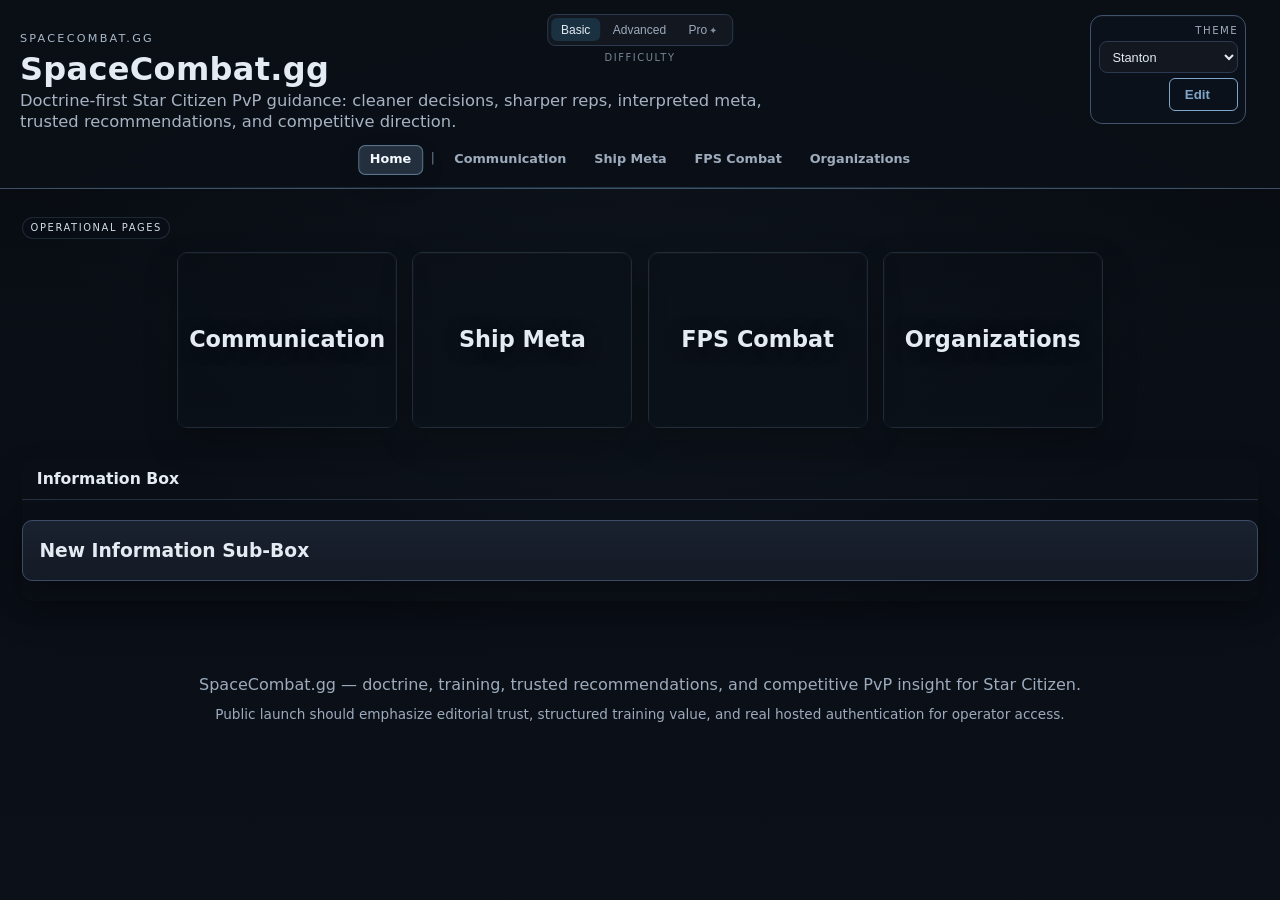
==== index.html @ c15464d0 "Add files via upload" ====
<!doctype html>
<html lang="en">
  <head>
    <meta charset="utf-8" />
    <meta name="viewport" content="width=device-width, initial-scale=1" />
    <title>SpaceCombat.gg — Star Citizen PvP Doctrine</title>
    <link rel="stylesheet" href="styles.css" />
  </head>
  <body>
    <header class="site-header">
      <div class="header-main">
        <div id="headerContent"></div>
        <div id="headerModeToggle" class="mode-toggle"></div>
        <div class="header-controls">
          <div class="header-actions">
            <div class="theme-control">
              <label for="themeSelect">Theme</label>
              <select id="themeSelect"></select>
            </div>
            <button id="adminToggle" class="btn btn-outline" type="button">Edit</button>
            <div class="status-pill" id="adminStatus">Viewer mode</div>
          </div>
        </div>
      </div>
      <div class="header-navs">
        <nav class="page-nav" id="pageNav"></nav>
        <div class="category-nav-band">
          <nav class="category-nav" id="categoryNav"></nav>
          <div id="headerSocials" class="header-socials"></div>
        </div>
      </div>
    </header>

    <section id="adminBox" class="admin-box panel"></section>

    <main id="blocksContainer"></main>

    <footer class="site-footer">
      <div id="footerContent"></div>
    </footer>

    <script src="app.js"></script>
  </body>
</html>
---- styles.css ----
:root {
  color-scheme: dark;
  --bg: #0b1018;
  --panel: #121a26;
  --panel-elev: #182233;
  --line: #24324a;
  --text: #e3ecf5;
  --muted: #9bb0c9;
  --accent: #4cc3ff;
  --accent-strong: #7ad7ff;
  --danger: #ff6b6b;
  --success: #6bffb3;
  --warning: #ffce6b;
  --shadow: 0 12px 30px rgba(0, 0, 0, 0.35);
}

* {
  box-sizing: border-box;
}

body {
  margin: 0;
  font-family: "Inter", "Segoe UI", system-ui, sans-serif;
  background: radial-gradient(circle at top, #101a29 0%, var(--bg) 45%);
  color: var(--text);
  min-height: 100vh;
}


.boot-error,
.boot-warning {
  margin: 0.9rem 1.4rem;
  padding: 0.65rem 0.85rem;
  border-radius: 8px;
  border: 1px solid;
  font-size: 0.85rem;
}

.boot-error {
  background: rgba(255, 107, 107, 0.12);
  border-color: var(--danger);
  color: #ffd4d4;
}

.boot-warning {
  background: rgba(255, 206, 107, 0.12);
  border-color: var(--warning);
  color: #ffe4a6;
}

h1,
h2,
h3 {
  margin: 0;
}

p {
  margin: 0.5rem 0;
}

a {
  color: var(--accent);
}

.site-header {
  position: sticky;
  top: 0;
  z-index: 20;
  background: rgba(11, 16, 24, 0.95);
  backdrop-filter: blur(12px);
  padding: 0.75rem 1.4rem 0.6rem;
  border-bottom: 1px solid var(--line);
  overflow: hidden;
}

.site-header.has-bg {
  background-image: linear-gradient(rgba(11, 16, 24, 0.85), rgba(11, 16, 24, 0.9)), var(--header-bg);
  background-size: cover;
  background-position: center;
}

.header-main {
  display: grid;
  grid-template-columns: minmax(0, 1fr) auto;
  gap: 1rem;
  align-items: start;
  position: relative;
  padding-right: 300px;
}

#headerModeToggle {
  position: absolute;
  left: 50%;
  top: 0;
  transform: translateX(-50%);
  justify-self: center;
  align-self: start;
  z-index: 3;
}

.header-controls {
  position: absolute;
  top: 0;
  right: 0;
}

.header-brand {
  display: grid;
  grid-template-columns: var(--header-logo-slot-width, 250px) minmax(0, max-content);
  gap: 1rem;
  align-items: center;
}

.header-logo-slot {
  width: var(--header-logo-slot-width, 250px);
  min-height: 1px;
  display: flex;
  align-items: center;
  justify-content: center;
}

.header-logo {
  width: 100%;
  max-width: 240px;
  height: auto;
  object-fit: contain;
  align-self: center;
  border-radius: 0;
  border: none;
  background: transparent;
}

.header-logo-editor {
  display: grid;
  gap: 0.5rem;
  margin-top: 0.6rem;
}

.eyebrow {
  text-transform: uppercase;
  letter-spacing: 0.2em;
  font-size: 0.7rem;
  color: var(--muted);
}

.subhead {
  color: var(--muted);
}

.header-actions {
  display: grid;
  grid-template-rows: auto auto auto;
  gap: 0.55rem;
  align-items: end;
  justify-items: end;
  min-width: 156px;
  padding: 0.7rem 0.72rem;
  border: 1px solid rgba(122, 215, 255, 0.22);
  border-radius: 14px;
  background: rgba(14, 21, 32, 0.88);
  box-shadow: 0 10px 26px rgba(0, 0, 0, 0.26);
}

.mode-toggle-stack {
  display: grid;
  justify-items: center;
  gap: 0.38rem;
}

.home-nav-btn {
  min-width: 3.4rem;
  height: 1.7rem;
  padding: 0 0.75rem;
  border-radius: 999px;
  display: inline-flex;
  align-items: center;
  justify-content: center;
  text-decoration: none;
  border: 1px solid rgba(122, 215, 255, 0.72);
  background: rgba(76, 195, 255, 0.2);
  box-shadow: inset 0 0 0 1px rgba(10, 16, 24, 0.35);
  color: var(--text);
  font-size: 0.64rem;
  font-weight: 600;
  letter-spacing: 0.08em;
  text-transform: uppercase;
}

.home-nav-btn.is-active {
  border-color: var(--accent);
  background: rgba(76, 195, 255, 0.34);
}

.header-navs {
  margin-top: 0.45rem;
  display: grid;
  gap: 0.35rem;
  justify-items: center;
  padding-inline: clamp(180px, 18vw, 320px);
}

.category-nav-band {
  display: grid;
  grid-template-columns: minmax(0, 1fr) 132px;
  align-items: center;
  width: min(100%, 980px);
  gap: 0.4rem;
}

.header-eyebrow-row {
  display: flex;
  align-items: center;
  gap: 1rem;
  flex-wrap: wrap;
}

.mode-toggle { display: inline-flex; }
.mode-toggle-buttons { display:inline-flex; gap:0.2rem; padding:0.2rem; border:1px solid var(--line); border-radius:8px; background:var(--panel); }
.mode-btn { border:none; background:transparent; color:var(--muted); padding:0.3rem 0.6rem; border-radius:6px; font-size:0.75rem; cursor:pointer; }
.mode-btn.is-active { background:rgba(76,195,255,0.15); color:var(--text); }

.theme-control {
  display: grid;
  gap: 0.28rem;
  justify-items: end;
  align-self: start;
  width: 100%;
  font-size: 0.7rem;
  text-transform: uppercase;
  letter-spacing: 0.12em;
  color: var(--muted);
}

.theme-control select {
  width: 100%;
  background: var(--panel);
  border: 1px solid var(--line);
  color: var(--text);
  border-radius: 8px;
  padding: 0.34rem 0.55rem;
  font-size: 0.8rem;
}

.status-pill {
  width: 100%;
  justify-content: center;
  padding: 0.35rem 0.75rem;
  border-radius: 999px;
  border: 1px solid var(--line);
  font-size: 0.75rem;
  color: var(--muted);
  display: none;
}

#adminToggle {
  justify-self: end;
  align-self: end;
  min-width: 4.3rem;
}

.admin-active .status-pill {
  display: inline-flex;
}

.top-nav {
  display: flex;
  justify-content: flex-end;
  align-items: center;
  gap: 1rem;
  margin-top: 1rem;
}

.top-nav input {
  width: min(420px, 100%);
  padding: 0.6rem 0.8rem;
  background: var(--panel);
  border: 1px solid var(--line);
  border-radius: 6px;
  color: var(--text);
}

.category-nav {
  margin-top: 1rem;
  display: grid;
  grid-template-columns: repeat(auto-fit, minmax(90px, 120px));
  justify-content: center;
  gap: 0.5rem;
}

.category-nav a {
  text-decoration: none;
  font-size: 0.8rem;
  padding: 0.35rem 0.7rem;
  border-radius: 6px;
  border: 1px solid var(--line);
  color: var(--muted);
  background: var(--panel);
}

.header-text {
  display: grid;
  gap: 0.15rem;
  width: fit-content;
  max-width: min(68ch, calc(100vw - 620px));
}

.header-subtitle-multiline { white-space: pre-wrap; }

.admin-box {
  display: none;
  margin: 1.5rem 2rem 0;
  padding: 1rem 1.25rem;
  gap: 0.8rem;
  background: var(--panel);
  border: 1px solid var(--line);
  border-radius: 12px;
  box-shadow: var(--shadow);
}

.admin-active .admin-box {
  display: grid;
}

.admin-box .admin-row {
  align-items: center;
  gap: 0.4rem;
}

.admin-box .admin-section {
  display: grid;
  gap: 0.5rem;
}

.admin-box .admin-section-title {
  font-size: 0.75rem;
  text-transform: uppercase;
  letter-spacing: 0.18em;
  color: var(--muted);
}

.admin-box .btn {
  padding: 0.35rem 0.6rem;
  font-size: 0.75rem;
}

.admin-box input,
.admin-box select,
.admin-box textarea {
  font-size: 0.75rem;
  padding: 0.3rem 0.45rem;
}

.header-socials {
  display: flex;
  gap: 0.3rem;
  align-items: center;
  justify-content: flex-end;
  min-height: 28px;
}

.header-socials a,
.header-socials span {
  width: 24px;
  height: 24px;
  display: inline-flex;
  align-items: center;
  justify-content: center;
  background: transparent;
  border: none;
}

.header-socials img {
  width: 100%;
  height: 100%;
  object-fit: contain;
}

.inline-input {
  background: transparent;
  border: 1px solid transparent;
  color: var(--text);
  padding: 0;
  font-family: inherit;
}

.inline-input:focus {
  outline: none;
  border-color: var(--accent);
  background: rgba(18, 26, 38, 0.5);
  padding: 0.2rem 0.35rem;
  border-radius: 6px;
}

.inline-input.eyebrow {
  text-transform: uppercase;
  letter-spacing: 0.2em;
  font-size: 0.7rem;
  color: var(--muted);
}

.inline-input.title {
  font-size: 2.1rem;
  font-weight: 700;
}

.inline-input.subhead {
  color: var(--muted);
  font-size: 1rem;
}

.inline-input.intro {
  color: var(--muted);
  font-size: 0.95rem;
  width: min(560px, 100%);
  min-height: 2.4rem;
}

main {
  padding: 2rem;
  display: flex;
  flex-direction: column;
  gap: 2rem;
}

#blocksContainer.page-content-enter {
  animation: pageContentEnter 420ms cubic-bezier(0.22, 0.7, 0.2, 1);
}

@keyframes pageContentEnter {
  from {
    opacity: 0;
    transform: translateY(-10px);
    clip-path: inset(0 0 18px 0);
  }
  to {
    opacity: 1;
    transform: translateY(0);
    clip-path: inset(0 0 0 0);
  }
}

.panel,
.category-section {
  scroll-margin-top: var(--scroll-offset, 180px);
}

.panel {
  background: var(--panel);
  border: 1px solid var(--line);
  border-radius: 12px;
  box-shadow: var(--shadow);
}

.panelless-block {
  background: transparent;
  border: none;
  box-shadow: none;
}

.panelless-block > .panel-body {
  padding-inline: 0;
}

.panel-header {
  padding: 0.7rem 1.5rem;
  border-bottom: 1px solid var(--line);
  display: flex;
  align-items: center;
  justify-content: space-between;
  gap: 1rem;
  flex-wrap: wrap;
}

.panel-header .header-controls {
  display: flex;
  gap: 0.5rem;
  flex-wrap: wrap;
  align-items: center;
}

.panel-title-input {
  background: transparent;
  border: 1px solid transparent;
  color: var(--text);
  font-size: 1.25rem;
  font-weight: 550;
  padding: 0;
}

.panel-title-input:focus {
  outline: none;
  border-color: var(--accent);
  background: rgba(18, 26, 38, 0.5);
  padding: 0.2rem 0.4rem;
  border-radius: 6px;
}

.panel-body {
  padding: 1.25rem 1.5rem;
}

.rules-grid {
  display: grid;
  gap: 1.5rem;
  grid-template-columns: repeat(auto-fit, minmax(200px, 260px));
  justify-content: center;
}

.rule-card {
  background: var(--panel-elev);
  padding: 1rem;
  border-radius: 10px;
  border: 1px solid var(--line);
  display: grid;
  gap: 0.5rem;
}

.rule-card .rule-subtitle {
  color: var(--muted);
  font-size: 0.9rem;
  margin-top: 0.1rem;
  margin-bottom: 0.1rem;
}

.rule-card .rule-body {
  border-top: 1px solid rgba(36, 50, 74, 0.5);
  padding-top: 0.5rem;
  margin-top: 0.2rem;
}

.rule-card .rule-body p {
  color: var(--text);
  line-height: 1.5;
  margin: 0.5rem 0 0;
}

.note-box {
  border: 1px solid rgba(255, 206, 107, 0.6);
  background: rgba(255, 206, 107, 0.12);
  color: var(--muted);
  padding: 0.5rem 0.65rem;
  border-radius: 8px;
  font-size: 0.8rem;
  line-height: 1.4;
}

.admin-active .rule-card input,
.admin-active .rule-card textarea {
  background: var(--panel);
  border: 1px solid var(--line);
  color: var(--text);
  border-radius: 6px;
  padding: 0.3rem 0.5rem;
  width: 100%;
}

.flow-grid {
  display: grid;
  gap: 1.5rem;
  grid-template-columns: repeat(4, minmax(220px, 1fr));
  align-items: stretch;
}

.flow-card {
  background: var(--panel-elev);
  border: 1px solid var(--line);
  padding: 1rem;
  border-radius: 10px;
  display: flex;
  flex-direction: column;
  gap: 0.5rem;
  height: 100%;
}

.flow-content {
  display: flex;
  flex-direction: column;
  gap: 0.5rem;
  flex: 1;
}

.flow-media {
  margin-top: auto;
  display: grid;
  gap: 0.6rem;
}

.flow-media-item {
  display: grid;
  gap: 0.4rem;
}

.flow-image {
  width: 100%;
  max-height: 240px;
  border-radius: 8px;
  object-fit: contain;
  background: rgba(18, 26, 38, 0.35);
}

.flow-row {
  margin-top: 0.8rem;
  display: flex;
  flex-wrap: wrap;
  gap: 0.4rem;
  align-items: center;
}

.flow-row-block {
  display: grid;
  gap: 0.5rem;
}

.flow-content > .flow-row-block:first-of-type {
  margin-top: 0.35rem;
}

.flow-row-block + .flow-row-block {
  margin-top: 1rem;
  padding-top: 1rem;
  border-top: 1px solid rgba(36, 50, 74, 0.6);
}

.flow-row-meta {
  display: grid;
  gap: 0.2rem;
}

.flow-row-title {
  font-size: 0.85rem;
  color: var(--text);
  font-weight: 600;
}

.flow-row-example {
  font-size: 0.8rem;
  color: var(--muted);
}

.flow-node-wrap {
  display: inline-flex;
  flex-direction: column;
  align-items: center;
  gap: 0.2rem;
}

.flow-role-label {
  font-size: 0.65rem;
  text-transform: uppercase;
  letter-spacing: 0.12em;
  color: var(--muted);
}

.flow-node {
  padding: 0.35rem 0.6rem;
  border-radius: 6px;
  background: rgba(76, 195, 255, 0.12);
  border: 1px solid rgba(76, 195, 255, 0.4);
  font-size: 0.85rem;
}

.flow-node.role-shot {
  background: rgba(158, 98, 255, 0.2);
  border-color: rgba(158, 98, 255, 0.5);
}

.flow-node.role-yourself {
  background: rgba(76, 195, 255, 0.15);
  border-color: rgba(76, 195, 255, 0.5);
}

.flow-node.role-enemy {
  background: rgba(255, 107, 107, 0.2);
  border-color: rgba(255, 107, 107, 0.5);
}

.flow-arrow {
  color: var(--muted);
  font-size: 0.95rem;
}

.flow-arrow.arrow-time {
  color: var(--accent-strong);
}

.flow-example-row {
  margin-top: 0.75rem;
  display: flex;
  flex-wrap: wrap;
  gap: 0.5rem;
  align-items: center;
}

.role-labels-editor {
  grid-column: 1 / -1;
  background: var(--panel-elev);
  border: 1px solid var(--line);
  border-radius: 10px;
  padding: 0.9rem;
  display: grid;
  gap: 0.75rem;
}

.role-labels-title {
  font-size: 0.8rem;
  text-transform: uppercase;
  letter-spacing: 0.14em;
  color: var(--muted);
}

.role-labels-list {
  display: grid;
  gap: 0.5rem;
}

.role-label-row {
  display: grid;
  grid-template-columns: minmax(140px, 1fr) auto minmax(140px, 220px) auto;
  gap: 0.5rem;
  align-items: center;
}

.role-color-preview {
  width: 18px;
  height: 18px;
  border-radius: 4px;
  border: 1px solid var(--line);
}

.role-color-select {
  background: var(--panel);
  border: 1px solid var(--line);
  color: var(--text);
  border-radius: 6px;
  padding: 0.35rem 0.5rem;
  font-size: 0.8rem;
}

.flow-example {
  align-self: flex-start;
}

.flow-divider { display:none; 
  color: var(--muted);
  font-size: 0.8rem;
  margin-left: 0.5rem;
}

.flow-note {
  font-size: 0.8rem;
  color: var(--muted);
}

.flow-editor {
  margin-top: 0.75rem;
  display: grid;
  gap: 0.4rem;
}

.flow-editor-panel {
  border: 1px dashed var(--line);
  border-radius: 8px;
  padding: 0.35rem 0.5rem 0.5rem;
  background: rgba(18, 26, 38, 0.4);
  max-width: 520px;
}

.flow-editor-panel summary {
  cursor: pointer;
  font-size: 0.75rem;
  color: var(--muted);
  font-weight: 600;
  list-style: none;
}

.flow-editor-panel summary::-webkit-details-marker {
  display: none;
}

.flow-editor-row {
  display: grid;
  gap: 0.35rem;
  margin-top: 0.5rem;
}

.flow-editor-item {
  display: grid;
  grid-template-columns: minmax(100px, 1fr) minmax(140px, 1.6fr) minmax(140px, 1fr) auto;
  gap: 0.5rem;
  align-items: center;
}

.flow-editor-item select,
.flow-editor-item input {
  background: var(--panel);
  border: 1px solid var(--line);
  color: var(--text);
  border-radius: 6px;
  padding: 0.3rem 0.45rem;
  font-size: 0.8rem;
}

.flow-editor-item label {
  font-size: 0.75rem;
  color: var(--muted);
}

.flow-editor-actions {
  display: flex;
  gap: 0.5rem;
  flex-wrap: wrap;
  margin-top: 0.5rem;
}

.flow-subbox-actions {
  display: flex;
  gap: 0.5rem;
  flex-wrap: wrap;
  align-items: center;
}

.flow-node-controls {
  display: flex;
  gap: 0.5rem;
  align-items: center;
}


.admin-tools {
  display: grid;
  gap: 1rem;
}

.admin-row {
  display: flex;
  flex-wrap: wrap;
  gap: 0.75rem;
  align-items: center;
}

.admin-note {
  color: var(--muted);
  font-size: 0.85rem;
}

.toggle {
  display: flex;
  align-items: center;
  gap: 0.5rem;
  font-size: 0.9rem;
}

.btn {
  background: var(--accent);
  color: #04101a;
  border: none;
  border-radius: 6px;
  padding: 0.5rem 0.9rem;
  cursor: pointer;
  font-weight: 600;
}

.btn-outline {
  background: transparent;
  border: 1px solid var(--accent);
  color: var(--accent);
}

.btn-ghost {
  background: transparent;
  color: var(--muted);
  border: 1px solid var(--line);
}

.btn-danger {
  border: 1px solid var(--danger);
  color: var(--danger);
  background: transparent;
}

.btn-warning {
  border: 1px solid var(--warning);
  color: var(--warning);
  background: rgba(255, 206, 107, 0.12);
}

.btn-compact {
  padding: 0.35rem 0.6rem;
  font-size: 0.75rem;
}

.btn:disabled,
.btn[disabled] {
  opacity: 0.5;
  cursor: not-allowed;
}

.category-section {
  display: flex;
  flex-direction: column;
  gap: 0.6rem;
}

.callout-group-card {
  background: var(--panel);
  border-radius: 12px;
  border: 1px solid var(--line);
  box-shadow: var(--shadow);
  padding: 1rem 1.25rem 1.25rem;
  display: flex;
  flex-direction: column;
  gap: 0.85rem;
}

.category-header {
  display: flex;
  justify-content: space-between;
  align-items: center;
  gap: 1rem;
  padding-bottom: 0.35rem;
  border-bottom: 1px solid var(--line);
}

.category-header h2 {
  font-size: 1.25rem;
}

.callout-card {
  background: var(--panel);
  border-radius: 10px;
  border: 1px solid var(--line);
  overflow: hidden;
}

.callout-header {
  display: flex;
  justify-content: space-between;
  align-items: center;
  padding: 0.85rem 1.2rem;
  cursor: pointer;
  background: rgba(18, 26, 38, 0.75);
}

.callout-title {
  display: flex;
  align-items: center;
  gap: 0.6rem;
  font-weight: 600;
}

.callout-title span {
  color: var(--accent-strong);
}

.chevron {
  transition: transform 0.2s ease;
}

.callout-card.expanded .chevron {
  transform: rotate(90deg);
}

.callout-body {
  padding: 0.85rem 1.1rem 1rem;
  display: none;
  gap: 0.6rem;
  border-top: 1px solid var(--line);
  grid-template-columns: repeat(2, minmax(0, 1fr));
  position: relative;
}

.callout-card.expanded .callout-body {
  display: grid;
}

.callout-body.has-media {
  padding-right: 220px;
}

.callout-media {
  position: absolute;
  top: 0.85rem;
  right: 1.1rem;
  width: 180px;
  height: calc(100% - 1.85rem);
  display: flex;
  flex-direction: column;
  gap: 0.4rem;
  align-items: stretch;
  justify-content: flex-start;
  overflow: hidden;
}

.callout-image {
  width: 100%;
  height: 100%;
  object-fit: contain;
  border-radius: 8px;
  background: rgba(18, 26, 38, 0.35);
  flex: 1;
  min-height: 0;
}

.image-upload {
  display: flex;
  flex-direction: column;
  gap: 0.35rem;
}

.flow-image-controls {
  align-items: flex-start;
}

.callout-image-controls {
  align-items: stretch;
}

.field {
  display: flex;
  flex-direction: column;
  gap: 0.35rem;
}

.field label {
  font-size: 0.75rem;
  text-transform: uppercase;
  letter-spacing: 0.08em;
  color: var(--muted);
  font-weight: 600;
}

.field input,
.field select,
.field textarea {
  background: var(--panel-elev);
  border: 1px solid var(--line);
  color: var(--text);
  border-radius: 6px;
  padding: 0.45rem 0.55rem;
}

.field textarea {
  min-height: 70px;
  resize: vertical;
}

.field .readonly {
  border-color: transparent;
  background: transparent;
  padding: 0;
  color: var(--text);
  font-weight: 400;
}

.callout-actions {
  display: flex;
  gap: 0.5rem;
  flex-wrap: wrap;
}

.block-actions {
  display: flex;
  gap: 0.35rem;
  flex-wrap: wrap;
  align-items: center;
}

.callout-group-actions {
  display: flex;
  gap: 0.5rem;
  flex-wrap: wrap;
  align-items: center;
}

.empty-state {
  padding: 1rem 1.5rem;
  color: var(--muted);
  border: 1px dashed var(--line);
  border-radius: 8px;
  background: rgba(18, 26, 38, 0.6);
}

.site-footer {
  padding: 2rem;
  text-align: center;
  color: var(--muted);
}

.footer-editor {
  display: grid;
  gap: 0.75rem;
}

.footer-editor input,
.footer-editor textarea {
  background: var(--panel);
  border: 1px solid var(--line);
  color: var(--text);
  border-radius: 6px;
  padding: 0.5rem 0.6rem;
}

.footer-line {
  color: var(--muted);
}

.footer-note {
  font-size: 0.85rem;
  margin-top: 0.5rem;
}

.online-admin-entry {
  margin-top: 1rem;
  display: flex;
  justify-content: center;
}

.online-admin-details summary {
  font-size: 0.6rem;
  text-transform: uppercase;
  letter-spacing: 0.28em;
  color: var(--muted);
  opacity: 0.4;
  cursor: pointer;
  list-style: none;
}

.online-admin-details summary::-webkit-details-marker {
  display: none;
}

.online-admin-form {
  margin-top: 0.4rem;
  display: flex;
  gap: 0.4rem;
  align-items: center;
  justify-content: center;
  flex-wrap: wrap;
}

.online-admin-form input {
  background: var(--panel);
  border: 1px solid var(--line);
  color: var(--text);
  border-radius: 6px;
  padding: 0.3rem 0.5rem;
  font-size: 0.75rem;
}

.online-admin-message {
  font-size: 0.7rem;
  color: var(--danger);
}

.callout-note-box {
  border: 1px solid rgba(255, 206, 107, 0.45);
  background: rgba(255, 206, 107, 0.1);
  color: var(--warning);
  padding: 0.3rem 0.5rem;
  border-radius: 8px;
  font-size: 0.8rem;
  line-height: 1.4;
  display: inline-flex;
  width: fit-content;
  max-width: 100%;
}

.callout-note-box.span-two {
  justify-self: start;
}

.rule-media {
  display: grid;
  gap: 0.5rem;
  margin-top: 0.5rem;
}

.rule-media .flow-image,
.rule-media .local-video,
.rule-media .youtube-frame {
  width: 100%;
  max-height: 240px;
  border-radius: 8px;
  object-fit: contain;
  background: rgba(18, 26, 38, 0.35);
}

.visibility-control label {
  font-size: 0.65rem;
  letter-spacing: 0.14em;
}

.visibility-control select {
  font-size: 0.75rem;
  padding: 0.25rem 0.4rem;
}

.flow-visibility {
  max-width: 200px;
}

.mode-basic .visibility-advanced {
  display: none;
}

.mode-advanced .visibility-basic {
  display: none;
}

.block-videos {
  display: grid;
  gap: 0.75rem;
}

.callout-group-card .block-videos {
  padding-top: 0.75rem;
  border-top: 1px solid var(--line);
}

.video-controls {
  display: flex;
  flex-wrap: wrap;
  gap: 0.5rem;
  align-items: center;
}

.video-controls input {
  background: var(--panel);
  border: 1px solid var(--line);
  color: var(--text);
  border-radius: 6px;
  padding: 0.4rem 0.6rem;
  min-width: 220px;
}

.video-grid {
  display: grid;
  gap: 0.75rem;
  grid-template-columns: repeat(auto-fit, minmax(240px, 1fr));
}

.video-grid.single {
  justify-items: start;
}

.video-card {
  display: grid;
  gap: 0.5rem;
  max-width: 520px;
  width: 100%;
}

.video-full .video-card {
  max-width: none;
}

.video-title {
  font-size: 0.8rem;
  color: var(--muted);
}

.video-title-input {
  background: var(--panel);
  border: 1px solid var(--line);
  color: var(--text);
  border-radius: 6px;
  padding: 0.35rem 0.5rem;
  font-size: 0.8rem;
  width: 100%;
}

.block-title-wrap {
  display: flex;
  flex-direction: column;
  gap: 0.2rem;
}

.block-context {
  font-size: 0.8rem;
  color: var(--muted);
}

.panel-context-input {
  background: transparent;
  border: 1px solid transparent;
  color: var(--muted);
  font-size: 0.85rem;
  padding: 0;
  min-width: 200px;
  width: 100%;
}

.panel-context-input:focus {
  outline: none;
  border-color: var(--accent);
  background: rgba(18, 26, 38, 0.5);
  padding: 0.2rem 0.35rem;
  border-radius: 6px;
}

.local-video,
.youtube-frame {
  width: 100%;
  aspect-ratio: 16 / 9;
  border: 0;
  border-radius: 10px;
  background: var(--panel-elev);
}

.span-two {
  grid-column: 1 / -1;
}

.half {
  min-width: 0;
}

input[type="file"] {
  display: none;
}

@media (max-width: 1024px) {
  .flow-grid {
    grid-template-columns: repeat(2, minmax(220px, 1fr));
  }
}

@media (max-width: 768px) {
  .header-main {
    grid-template-columns: 1fr;
    align-items: flex-start;
    padding-right: 0;
  }

  #headerModeToggle {
    position: static;
    transform: none;
    margin: 0.1rem auto 0.35rem;
  }

  .header-brand {
    grid-template-columns: 1fr;
    justify-items: flex-start;
  }

  .header-logo-slot {
    width: min(250px, 100%);
    justify-content: flex-start;
  }

  .header-logo {
    width: min(240px, 100%);
    height: auto;
  }

  .header-actions {
    width: 100%;
    align-items: flex-start;
  }

  .header-controls {
    width: 100%;
    align-items: flex-start;
    position: static;
  }

  .admin-box {
    margin: 1rem 1.5rem 0;
    width: auto;
  }

  .theme-control {
    justify-items: start;
  }


  .header-socials {
    position: static;
    margin-top: 0.75rem;
    justify-content: flex-start;
  }

  .top-nav {
    flex-direction: column;
    align-items: stretch;
  }

  .callout-body {
    grid-template-columns: 1fr;
  }

  .callout-body.has-media {
    padding-right: 1.1rem;
  }

  .callout-media {
    position: static;
    width: 100%;
    height: auto;
  }
}

@media (max-width: 640px) {
  .flow-grid {
    grid-template-columns: 1fr;
  }
}

.page-nav { margin-top: 0.45rem; display: grid; grid-template-columns: repeat(auto-fit, minmax(140px, 140px)); justify-content: center; gap: 0.45rem; }
.page-nav a { text-decoration:none; font-size:0.78rem; padding:0.35rem 0.7rem; border:1px solid var(--line); border-radius:6px; color:var(--muted); background:var(--panel); }
.page-nav a.is-active { color: var(--text); border-color: var(--accent); }
.home-hero { overflow:hidden; }
.home-hero.has-bg { background-image: linear-gradient(rgba(11,16,24,0.82),rgba(11,16,24,0.9)), var(--home-hero-bg); background-size: cover; background-position:center; }
.home-tiles { display:grid; grid-template-columns: repeat(auto-fit, minmax(180px, 220px)); justify-content: center; gap:1rem; }
.home-cta-row{ display:flex; gap:0.5rem; flex-wrap:wrap; margin-top:0.5rem;}
.advanced-indicator { color: var(--muted); font-size: 0.72rem; }

.home-tile{position:relative;overflow:hidden;border-radius:10px;min-height:150px;display:flex;flex-direction:column;background:linear-gradient(rgba(11,16,24,0.72),rgba(11,16,24,0.85)),var(--tile-bg);background-size:cover;background-position:center;}
.home-tile::after{content:"";position:absolute;inset:0;background:linear-gradient(rgba(11,16,24,0.45),rgba(11,16,24,0.72));pointer-events:none;z-index:1;}
.home-tile-title{font-size:1.35rem;font-weight:700;text-align:center;text-shadow:0 2px 10px rgba(0,0,0,0.5);position:relative;z-index:2;}
.home-tile-controls-strip{position:absolute;inset:0;border-radius:10px;display:flex;flex-direction:column;justify-content:space-between;gap:0.4rem;z-index:10;pointer-events:auto;background:rgba(11,16,24,0.92);border:1px solid rgba(76,195,255,0.22);padding:0.5rem;box-sizing:border-box;}
.home-tile-controls-strip .panel-title-input{font-size:0.75rem;padding:0.35rem 0.5rem;width:100%;border-radius:4px;}
.home-tile-controls-strip label,.home-tile-controls-strip input{border-radius:4px;}
.tile-media-row{display:flex;flex-wrap:wrap;gap:0.3rem;align-items:center;}
.tile-inline-actions{display:flex;gap:0.2rem;align-items:center;white-space:nowrap;}
.admin-active .home-tile::after{z-index:1;}
.admin-active .home-tile .home-tile-title{display:none;}
@media(max-width:1100px){.home-tile-controls-strip{flex-direction:row;flex-wrap:wrap;height:auto;position:static;}}
.home-hero-items{display:grid;gap:0.7rem;}
.home-hero-item{padding:0.7rem;}
.rule-card.has-bg{background-image:linear-gradient(rgba(18,26,38,0.88),rgba(18,26,38,0.9)), var(--rule-bg); background-size:cover; background-position:center;}


.header-main { align-items: center; }
.page-nav { margin-top: 0; display: grid; grid-template-columns: repeat(auto-fit, minmax(140px, 140px)); justify-content: center; gap: 0.45rem; }
.category-nav { margin-top: 0; display: grid; grid-template-columns: repeat(auto-fit, minmax(90px, 120px)); justify-content: center; gap: 0.35rem; }
.category-nav a { font-size: 0.72rem; padding: 0.26rem 0.5rem; background: rgba(24,34,51,0.92); border-color: rgba(76,195,255,0.22); display: block; text-align: center; }
.header-text { max-width: min(68ch, calc(100vw - 620px)); }
.header-title { width: fit-content; }
.subhead { margin-top: 0; max-width: 100%; }
.header-eyebrow { margin-bottom: 0.05rem; }
.header-title { margin: 0; line-height: 1.12; width: fit-content; }
.header-subtitle-multiline { margin: 0; width: 100%; max-width: 100%; line-height: 1.28; }

.click-edit { cursor: text; border-radius: 6px; }
.admin-active .click-edit:hover { outline: 1px dashed rgba(76,195,255,0.55); background: rgba(76,195,255,0.08); }

.admin-empty-placeholder {
  color: color-mix(in srgb, var(--muted) 82%, white 18%) !important;
  font-style: italic;
}

.home-hero-clean .panel-body { display:grid; gap:0.9rem; }
.hero-title-text { font-size: 1.7rem; font-weight: 700; }
.hero-split { display:grid; gap: 0.75rem; align-items:start; }
.hero-split-2 { grid-template-columns: repeat(2, minmax(0, 1fr)); }
.hero-split-col { min-width: 0; display:grid; gap:0.5rem; overflow:hidden; }
.hero-split-text { min-height: 1.2rem; }
.hero-col-media { display: grid; gap: 0.5rem; overflow: hidden; }
.hero-col-media-item { display: grid; gap: 0.35rem; max-width: 100%; }
.hero-col-media-item a { display: block; }
.hero-col-media-item .flow-image { width: 100%; max-height: 190px; object-fit: contain; }


.visibility-advanced { border-style: dashed !important; border-color: rgba(122,215,255,0.55) !important; }
.advanced-indicator { display:none; }

.subelement-head { display:flex; align-items:center; gap:0.3rem; margin-bottom:0.35rem; }
.subelement-title { font-weight:600; }


@media (max-width: 900px) {
  .header-main { grid-template-columns: 1fr; justify-items: center; padding-right: 0; }
  .header-controls { align-items: center; }
  .category-nav-band { grid-template-columns: 1fr; }
  .header-socials { justify-content: center; width: 100%; }
  #headerModeToggle { position: static; transform: none; margin-bottom: 0.35rem; }
  .header-text { max-width: min(68ch, 100%); }
}

.admin-active .home-tile .home-tile-title {
  position: relative;
  z-index: 6;
}

.category-nav.nav-deploy a,
.page-nav.nav-deploy a {
  opacity: 0;
  transform: translateY(-8px) scale(0.985);
  animation: navDeployIn 0.42s cubic-bezier(0.22, 0.7, 0.2, 1) forwards;
  animation-delay: calc(var(--deploy-order, 0) * 0.05s);
}

@keyframes navDeployIn {
  70% {
    opacity: 1;
    transform: translateY(1px) scale(1);
  }
  to {
    opacity: 1;
    transform: translateY(0) scale(1);
  }
}

.header-socials {
  min-width: 132px;
  justify-content: flex-end;
  align-items: center;
  gap: 0.25rem;
}

.header-socials img {
  width: 16px;
  height: 16px;
}

.ship-meta-box { display: grid; gap: 0.75rem; }
.ship-meta-subbox-grid { display:grid; grid-template-columns: repeat(auto-fit, minmax(200px, 220px)); justify-content: center; gap:0.7rem; }
.ship-meta-subbox { background: rgba(24,34,51,0.55); border:1px solid var(--line); border-radius:10px; padding:0.65rem; display:grid; gap:0.55rem; min-width:0; }
.ship-meta-compact-title { display:flex; align-items:center; gap:0.35rem; font-weight:600; white-space:nowrap; overflow:hidden; text-overflow:ellipsis; }
.ship-meta-compact-title .panel-title-input { min-width:0; font-size:0.8rem; }
.ship-meta-components-list { display:grid; gap:0.28rem; }
.ship-meta-component-row-compact { display:flex; align-items:center; justify-content:space-between; gap:0.4rem; }
.ship-meta-component-main { display:flex; align-items:center; gap:0.35rem; min-width:0; }
.ship-meta-component-name { white-space:nowrap; overflow:hidden; text-overflow:ellipsis; }
.ship-icon { display:inline-flex; align-items:center; justify-content:center; width:1rem; opacity:0.9; }
.ship-meta-signatures-compact { display:grid; grid-template-columns:repeat(5, minmax(0,1fr)); gap:0.3rem; }
.ship-meta-signatures-compact .field label { font-size:0.58rem; }
.ship-meta-signatures-compact .readonly { font-size:0.72rem; }
.ship-meta-cooling { display:flex; align-items:center; gap:0.35rem; }
.ship-meta-cooling-bars { display:flex; gap:0.2rem; flex:1; }
.ship-meta-cooling-bar { display:block; height:6px; border-radius:999px; background:linear-gradient(90deg, var(--accent), var(--accent-strong)); flex:1; max-width:22px; }





@media (max-width: 760px) {
  .ship-meta-subbox-grid { grid-template-columns: 1fr; }
  .ship-meta-signatures-compact { grid-template-columns: repeat(2, minmax(0, 1fr)); }
}

/* 2026-02 compact header + containment updates */
:root {
  --bg: #0c1017;
  --panel: #151b25;
  --panel-elev: #1b2432;
  --line: #2a3547;
  --accent: #68b4db;
  --accent-strong: #8fc7e7;
}

main, .panel, .panel-body, .flow-card, .rule-card, .ship-meta-subbox, .callout-card, .callout-body {
  min-width: 0;
}

.panel-header {
  padding: 0.45rem 0.9rem;
  border-bottom: 1px solid rgba(42, 53, 71, 0.85);
  background: transparent;
  gap: 0.6rem;
  flex-wrap: wrap;
}

.panel-header h2,
.panel-header .panel-title-input {
  font-size: 0.98rem;
  line-height: 1.2;
}

.block-title-wrap {
  display: inline-flex;
  align-items: baseline;
  gap: 0.5rem;
}

.block-context {
  font-size: 0.72rem;
  opacity: 0.85;
}

.rules-grid {
  grid-template-columns: repeat(auto-fit, minmax(200px, 260px));
  justify-content: center;
}

.rule-card {
  overflow: hidden;
}

.rule-card .rule-body p,
.rule-card textarea,
.flow-editor-item input,
.flow-editor-item select,
.ship-meta-subbox input,
.ship-meta-subbox textarea {
  overflow-wrap: anywhere;
  word-break: break-word;
}

.flow-grid {
  grid-template-columns: repeat(4, minmax(0, 1fr));
}

.flow-card,
.flow-editor-panel,
.flow-editor-row,
.flow-editor-item {
  width: 100%;
  max-width: 100%;
}

.flow-editor-panel {
  overflow: auto;
}

.flow-editor-item {
  grid-template-columns: minmax(90px, 1fr) minmax(120px, 1.4fr) minmax(110px, 1fr) auto;
}

.role-labels-editor {
  padding: 0.35rem;
  gap: 0.35rem;
}

.role-labels-editor-inline {
  background: transparent;
  border: none;
  padding: 0;
}

.role-labels-editor-inline .role-labels-title,
.role-labels-editor-inline .btn {
  display: none;
}

.role-labels-editor-inline .role-label-row {
  grid-template-columns: minmax(95px, 120px) auto minmax(80px, 110px) auto;
  gap: 0.25rem;
}

.role-labels-editor-inline .panel-title-input,
.role-labels-editor-inline .role-color-select,
.role-labels-editor-inline .btn {
  font-size: 0.68rem;
  padding: 0.2rem 0.3rem;
}

.flow-subbox-actions .btn,
.block-actions .btn {
  padding: 0.25rem 0.45rem;
  font-size: 0.68rem;
}

.ship-meta-subbox {
  overflow: hidden;
  background-image: linear-gradient(rgba(24, 34, 51, 0.84), rgba(24, 34, 51, 0.88)), var(--ship-meta-bg);
  background-size: cover;
  background-position: center;
}

.ship-meta-compact-title {
  font-size: 0.82rem;
  gap: 0.2rem;
}

.ship-meta-separator {
  opacity: 0.65;
}

.ship-meta-components-list,
.ship-meta-signatures-compact {
  display: grid;
  gap: 0.32rem;
}

.ship-meta-component-row-compact {
  display: grid;
  grid-template-columns: minmax(80px, 0.7fr) minmax(90px, 1fr) minmax(90px, 1fr);
  align-items: center;
}

.ship-meta-signatures-compact {
  grid-template-columns: repeat(5, minmax(0, 1fr));
}

.ship-meta-signatures-compact .field label {
  font-size: 0.56rem;
}

.ship-meta-signatures-compact .field input,
.ship-meta-signatures-compact .field .readonly {
  font-size: 0.72rem;
}


.site-header {
  padding-top: 0.35rem;
  padding-bottom: 0.45rem;
}

.header-main {
  align-items: start;
}

.header-brand {
  align-items: start;
}

.header-brand:has(.header-logo-slot:empty),
.header-brand.no-logo {
  grid-template-columns: minmax(0, 1fr);
}

.header-socials {
  position: static;
  margin-top: 0.2rem;
  justify-content: flex-start;
  min-width: 0;
}

.header-navs {
  margin-top: 0.2rem;
  gap: 0.2rem;
  justify-items: stretch;
}

.category-nav-band {
  width: 100%;
  grid-template-columns: 1fr;
}

.category-nav,
.page-nav {
  justify-content: flex-start;
}

@media (max-width: 1200px) {
  .ship-meta-signatures-compact { grid-template-columns: repeat(3, minmax(0, 1fr)); }
}

@media (max-width: 900px) {
  .ship-meta-signatures-compact { grid-template-columns: repeat(2, minmax(0, 1fr)); }
  .ship-meta-component-row-compact { grid-template-columns: 1fr; }
}

@media (max-width: 640px) {
  .ship-meta-signatures-compact { grid-template-columns: 1fr; }
}

/* 2026-02 requested compact/nav updates */
.header-navs,
.page-nav,
.category-nav {
  justify-items: center;
  justify-content: center;
}

.page-nav a.is-home-link {
  border-color: rgba(122, 215, 255, 0.8);
  background: rgba(76, 195, 255, 0.18);
  color: var(--text);
  font-weight: 700;
}

.page-nav a.is-draggable {
  cursor: grab;
}

.page-nav a.drop-target,
.home-tile.drop-target {
  outline: 1px dashed var(--accent);
  outline-offset: 2px;
}

.header-socials img {
  width: 42px;
  height: 42px;
}

.header-text {
  margin-top: 0.55rem;
}

.home-tiles {
  grid-template-columns: repeat(auto-fit, minmax(220px, 1fr));
}

.rules-grid,
.flow-grid {
  grid-template-columns: repeat(auto-fit, minmax(220px, 1fr));
}

.ship-meta-title-bar {
  display: flex;
  align-items: center;
  justify-content: space-between;
  gap: 0.5rem;
}

.ship-meta-info-link {
  font-size: 0.68rem;
  border: 1px solid var(--line);
  border-radius: 999px;
  padding: 0.2rem 0.5rem;
  color: var(--accent-strong);
  text-decoration: none;
  white-space: nowrap;
  background: rgba(18, 26, 38, 0.7);
}

.ship-meta-info-link.is-disabled {
  opacity: 0.5;
  pointer-events: none;
}

.ship-mode-toggle {
  width: fit-content;
  max-width: 100%;
  align-self: flex-start;
}

.ship-meta-component-row-compact {
  grid-template-columns: minmax(26px, auto) minmax(90px, 1fr) minmax(90px, 1fr);
}

.ship-meta-signatures-compact {
  grid-template-columns: minmax(0, 1fr) auto minmax(0, 0.9fr);
  align-items: stretch;
  gap: 0.45rem;
}

.ship-meta-signature-cluster {
  display: grid;
  grid-template-columns: repeat(3, minmax(0, 1fr));
  gap: 0.25rem;
}

.ship-meta-signature-damage {
  display: grid;
  grid-template-columns: repeat(2, minmax(0, 1fr));
  gap: 0.25rem;
}

.ship-meta-v-sep {
  width: 1px;
  background: rgba(155, 176, 201, 0.45);
}

.ship-meta-separator {
  color: rgba(155, 176, 201, 0.65);
}

.study-minimal-title .panel-context-input,
.study-minimal-title .block-context {
  font-size: 0.72rem;
  color: var(--muted);
}

.study-subbox-grid {
  display: grid;
  grid-template-columns: repeat(auto-fit, minmax(200px, 280px));
  justify-content: center;
  gap: 0.7rem;
}

.study-subbox-card {
  border: 1px solid var(--line);
  border-radius: 10px;
  padding: 0.55rem;
  background: rgba(18, 26, 38, 0.42);
  display: grid;
  gap: 0.45rem;
  min-width: 0;
  overflow: hidden;
}

.study-subbox-head {
  display: flex;
  align-items: center;
  justify-content: space-between;
  gap: 0.35rem;
}

.study-subbox-card .callout-header,
.study-subbox-card .callout-body {
  padding: 0.42rem 0.55rem;
}

@media (max-width: 900px) {
  .ship-meta-signature-cluster,
  .ship-meta-signature-damage {
    grid-template-columns: 1fr;
  }
  .ship-meta-signatures-compact {
    grid-template-columns: 1fr;
  }
  .ship-meta-v-sep {
    width: 100%;
    height: 1px;
  }
}

.block-header-controls {
  display: flex;
  flex-wrap: wrap;
  align-items: center;
  justify-content: flex-end;
  gap: 0.35rem;
  margin-left: auto;
  position: static;
}

.difficulty-label {
  font-size: 0.62rem;
  letter-spacing: 0.16em;
  color: var(--muted);
}

.admin-details {
  border: 1px solid var(--line);
  border-radius: 10px;
  padding: 0.45rem 0.6rem;
}

.admin-details > summary {
  cursor: pointer;
  list-style: none;
  text-transform: uppercase;
  letter-spacing: 0.12em;
  font-size: 0.72rem;
  color: var(--muted);
}

/* Agent update: home tile toolbar, header icon column, nav deploy, study overlays */
.header-main {
  padding-right: 0;
  grid-template-columns: minmax(0, 1fr);
}

.header-controls {
  position: absolute;
  top: 0.2rem;
  right: 1.1rem;
  z-index: 4;
}

.header-socials {
  position: absolute;
  top: 2.75rem;
  right: 1.15rem;
  min-width: 0;
  display: flex;
  flex-direction: column;
  gap: 0.35rem;
  z-index: 4;
}

.header-socials a,
.header-socials span {
  width: 18px;
  height: 18px;
}

.header-navs {
  width: 100%;
  justify-items: stretch;
  padding-inline: 0;
}

.page-nav,
.category-nav {
  width: 100%;
  justify-content: center;
}

.category-nav-band {
  grid-template-columns: minmax(0, 1fr);
  width: 100%;
}

.home-nav-btn {
  border-color: rgba(122, 215, 255, 0.45);
  background: rgba(76, 195, 255, 0.12);
}

.home-nav-btn.is-active {
  background: rgba(76, 195, 255, 0.2);
}

.mode-toggle-stack {
  gap: 0.22rem;
}

.difficulty-label {
  opacity: 0.75;
  margin-top: 0.12rem;
}

.home-nav-panel .panel-body {
  padding-top: 1rem;
}


.admin-active .home-tile {
  cursor: default;
}

.category-nav.nav-deploy a {
  opacity: 0;
  transform: translateY(-14px) scale(0.97);
  animation: subNavDeployIn 0.72s cubic-bezier(0.16, 0.84, 0.25, 1) forwards;
  animation-delay: calc(var(--deploy-order, 0) * 0.09s);
}

@keyframes subNavDeployIn {
  45% {
    opacity: 0.65;
    transform: translateY(4px) scale(0.995);
  }
  to {
    opacity: 1;
    transform: translateY(0) scale(1);
  }
}

.study-subbox-card {
  overflow: visible;
  position: relative;
}

.study-overlay-callout {
  position: relative;
  overflow: visible;
}

.study-overlay-callout .callout-body {
  position: absolute;
  left: 0;
  right: 0;
  top: calc(100% + 0.2rem);
  z-index: 30;
  background: rgba(12, 18, 28, 0.98);
  border: 1px solid var(--line);
  border-radius: 10px;
  box-shadow: var(--shadow);
}


@media (max-width: 1100px) {
  .home-tile-controls-strip {
    grid-template-columns: repeat(2, minmax(0, 1fr));
  }
}

@media (max-width: 900px) {
  .header-socials {
    position: static;
    flex-direction: row;
    justify-content: center;
    margin-top: 0.4rem;
  }

  .header-controls {
    position: static;
  }
}

/* Blocking fixes: ship meta, home tiles, nav deploy, study grid */
.ship-meta-separator {
  display: inline-block;
  width: 1px;
  min-width: 1px;
  height: 1.05rem;
  background: rgba(155, 176, 201, 0.55);
  color: transparent;
  margin-inline: 0.2rem;
}

.ship-meta-inline-flag {
  min-height: 1rem;
}

.ship-meta-ls-toggle {
  display: inline-flex;
  align-items: center;
  gap: 0.3rem;
  font-size: 0.68rem;
  color: var(--muted);
}

.ship-meta-ls-flag {
  display: inline-flex;
  align-items: center;
  gap: 0.25rem;
  font-size: 0.66rem;
  color: var(--accent-strong);
  border: 1px solid rgba(76, 195, 255, 0.24);
  border-radius: 999px;
  padding: 0.1rem 0.45rem;
  width: fit-content;
}

.home-nav-panel--viewer {
  background: transparent;
  border: none;
  box-shadow: none;
  padding: 0;
}

.home-nav-panel--viewer .panel-body {
  padding: 0;
}

.home-nav-panel--viewer .home-tile {
  align-items: center;
  justify-content: center;
}

.home-nav-panel--viewer .home-tile-title {
  display: flex;
  align-items: center;
  justify-content: center;
  width: 100%;
  text-align: center;
}


.header-socials {
  top: 2.6rem;
  right: 1.2rem;
  z-index: 12;
  gap: 0.45rem;
}

.page-nav.nav-deploy a,
.category-nav.nav-deploy a {
  opacity: 0;
  transform: translateY(-18px) scale(0.96);
  animation: subNavDeployIn 1.05s cubic-bezier(0.2, 0.82, 0.26, 1) forwards;
  animation-delay: calc(var(--deploy-order, 0) * 0.12s);
}

@keyframes subNavDeployIn {
  40% {
    opacity: 0.62;
    transform: translateY(6px) scale(0.99);
  }
  to {
    opacity: 1;
    transform: translateY(0) scale(1);
  }
}

.study-subbox-grid {
  grid-template-columns: repeat(auto-fit, minmax(200px, 280px));
  justify-content: center;
}



@media (max-width: 900px) {
  .header-socials {
    position: absolute;
    right: 0.8rem;
    top: 2.8rem;
    flex-direction: column;
    justify-content: flex-start;
  }
}



/* UX corrections: information cards, nav pills, ship meta spacing, study shell */
.rule-card {
  display: flex;
  flex-direction: column;
  gap: 0.35rem;
}

.rule-card h3 {
  margin: 0;
}

.rule-card .rule-subtitle {
  font-size: 0.78rem;
  margin: 0;
  line-height: 1.25;
}

.rule-card .rule-body {
  margin-top: 0.1rem;
  padding-top: 0.35rem;
  flex: 1;
}

.rule-media .flow-image,
.rule-media .local-video {
  width: 100%;
  aspect-ratio: 16 / 9;
  object-fit: cover;
  background: transparent;
}

.ship-meta-signatures-compact {
  grid-template-columns: minmax(0, 1fr) auto minmax(0, 1fr);
  gap: 0.28rem;
}

.ship-meta-signature-cluster,
.ship-meta-signature-damage {
  display: grid;
  gap: 0.18rem;
}

.ship-meta-signature-cluster {
  grid-template-columns: repeat(3, minmax(0, 1fr));
}

.ship-meta-signature-damage {
  grid-template-columns: repeat(2, minmax(0, 1fr));
}

.ship-meta-v-sep {
  width: 1px;
  min-width: 1px;
  background: rgba(155, 176, 201, 0.5);
}

.study-box-shell {
  background: transparent;
  border: none;
  box-shadow: none;
  padding: 0;
}

.study-box-shell .category-header {
  border-bottom: 1px solid var(--line);
  padding-bottom: 0.4rem;
}

.page-nav {
  width: fit-content;
  max-width: 100%;
  margin-inline: auto;
  padding: 0.2rem;
  border: 1px solid var(--line);
  border-radius: 10px;
  background: var(--panel);
  gap: 0.2rem;
}

.page-nav a {
  border: none;
  border-radius: 8px;
  padding: 0.3rem 0.62rem;
  background: transparent;
  color: var(--muted);
  font-size: 0.74rem;
}

.page-nav a.is-active {
  color: var(--text);
  background: rgba(76, 195, 255, 0.16);
  border: none;
}

.category-nav {
  width: fit-content;
  margin-inline: auto;
  padding: 0.16rem;
  border-radius: 9px;
  background: rgba(21, 27, 37, 0.82);
}

.category-nav a {
  border-radius: 7px;
}

.home-nav-panel--viewer .home-tile {
  align-items: center;
  justify-content: center;
  padding: 1rem;
}

.home-nav-panel--viewer .home-tile-title {
  font-size: clamp(1.55rem, 2vw, 1.95rem);
  min-height: 100%;
  align-items: center;
}

:root {
  --ui-ease: 260ms ease;
}

.site-header {
  min-height: 150px;
  position: sticky;
}



.page-nav {
  position: relative;
  overflow: hidden;
}

.page-nav-indicator {
  position: absolute;
  top: 0.2rem;
  left: 0;
  height: calc(100% - 0.4rem);
  border-radius: 8px;
  background: rgba(76, 195, 255, 0.2);
  transition: transform 320ms ease-in-out, width 320ms ease-in-out, opacity 220ms ease;
  opacity: 0;
  pointer-events: none;
}

.page-nav a,
.page-nav-separator {
  position: relative;
  z-index: 1;
}

.page-nav-separator {
  display: inline-flex;
  align-items: center;
  color: rgba(155, 176, 201, 0.7);
  padding: 0 0.2rem;
  font-size: 0.75rem;
}

.page-nav a.is-home-link {
  border-color: transparent;
  background: transparent;
  color: var(--muted);
  font-weight: 600;
}

.page-nav a.is-active {
  color: var(--text);
  background: transparent;
}

.callout-body {
  gap: 0.75rem;
}

.callout-expanded-title {
  font-weight: 650;
  font-size: 0.92rem;
  padding-bottom: 0.5rem;
  margin-bottom: 0.15rem;
  border-bottom: 1px solid rgba(155, 176, 201, 0.26);
  letter-spacing: 0.03em;
}

.btn,
.page-nav a,
.category-nav a,
.home-tile,
.rule-card,
.flow-card,
.study-subbox-card,
.callout-card,
.header-socials a,
.header-socials span,
.mode-btn {
  transition: transform var(--ui-ease), box-shadow var(--ui-ease), background-color var(--ui-ease), border-color var(--ui-ease), color var(--ui-ease), filter var(--ui-ease), opacity var(--ui-ease);
}

.btn:hover,
.mode-btn:hover,
.page-nav a:hover,
.category-nav a:hover {
  transform: translateY(-1px);
  box-shadow: 0 4px 14px rgba(0, 0, 0, 0.2);
}

.btn:hover,
.mode-btn:hover {
  border-color: rgba(122, 215, 255, 0.6);
}

.rule-card:hover,
.flow-card:hover,
.study-subbox-card:hover,
.callout-card:hover,
.home-tile:hover {
  transform: translateY(-2px);
  box-shadow: 0 16px 28px rgba(0, 0, 0, 0.32);
}

.home-tile:hover {
  background-size: 102%;
}

.header-socials a:hover,
.header-socials span:hover {
  filter: brightness(1.14);
}


/* Regression stabilization: header/nav/edit + study overlay layering */
.site-header {
  overflow: visible;
}


.header-navs,
.page-nav,
.category-nav,
.category-nav-band {
  display: flex;
  width: 100%;
}

.header-navs {
  display: grid;
}

.page-nav {
  background: transparent;
  border: 0;
  box-shadow: none;
  padding: 0.2rem;
  overflow: visible;
}

.page-nav a {
  border: 0;
  background: transparent;
}

.category-nav {
  background: transparent;
  border: 0;
  box-shadow: none;
  padding: 0.12rem 0;
}

.page-nav-indicator {
  transition: transform 680ms cubic-bezier(0.2, 0.78, 0.2, 1), width 680ms cubic-bezier(0.2, 0.78, 0.2, 1), opacity 260ms ease;
}

.study-overlay-backdrop {
  position: fixed;
  inset: 0;
  background: rgba(11, 16, 24, 0.08);
  z-index: 58;
  opacity: 0;
  pointer-events: none;
  transition: opacity 180ms ease;
}

.study-overlay-backdrop.is-visible {
  opacity: 1;
  pointer-events: auto;
}

.study-overlay-callout {
  position: relative;
  z-index: 59;
}

.study-overlay-callout.expanded {
  z-index: 60;
}

.study-overlay-callout .callout-body {
  z-index: 61;
}

/* Structural correction pass */
.site-header {
  z-index: 120;
  min-height: auto;
}

.page-nav,
.category-nav {
  position: relative;
  overflow: visible;
  display: flex;
  justify-content: center;
  align-items: center;
  gap: 0.45rem;
}

.page-nav a,
.category-nav a {
  position: relative;
  z-index: 2;
  background: transparent;
  border: 0;
}

.page-nav a {
  font-size: 0.8rem;
  padding: 0.42rem 0.78rem;
}

.category-nav a {
  font-size: 0.72rem;
  padding: 0.32rem 0.62rem;
}

.page-nav-indicator,
.category-nav-indicator {
  position: absolute;
  left: 0;
  border-radius: 8px;
  pointer-events: none;
  opacity: 0;
  transition: transform 300ms ease-in-out, width 300ms ease-in-out, opacity 180ms ease;
}

.page-nav-indicator {
  top: 0.18rem;
  height: calc(100% - 0.36rem);
  background: rgba(76, 195, 255, 0.2);
}

.category-nav-indicator {
  top: 0.08rem;
  height: calc(100% - 0.16rem);
  background: rgba(158, 98, 255, 0.2);
}

.study-subbox-card {
  position: relative;
  overflow: visible;
}

.study-overlay-callout {
  position: relative;
  z-index: 20;
  isolation: isolate;
}

.study-overlay-callout.expanded {
  z-index: 900;
}

.study-overlay-callout .callout-body {
  position: absolute;
  top: calc(100% + 0.2rem);
  left: 0;
  right: auto;
  min-width: 280px;
  width: min(460px, 62vw);
  z-index: 950;
  background: var(--panel-elev);
  box-shadow: 0 18px 34px rgba(0, 0, 0, 0.42);
  pointer-events: auto;
}

.ship-meta-top-row {
  display: grid;
  grid-template-columns: minmax(0, 1fr) auto auto;
  align-items: center;
  gap: 0.55rem;
}

.ship-meta-compact-title {
  min-width: 0;
  display: inline-flex;
  align-items: center;
  gap: 0.4rem;
  white-space: nowrap;
  overflow: hidden;
  text-overflow: ellipsis;
}

.ship-mode-toggle {
  justify-self: center;
  width: fit-content;
}

.ship-meta-info-link {
  justify-self: end;
}

@media (max-width: 900px) {
  .ship-meta-top-row {
    grid-template-columns: 1fr;
    justify-items: start;
  }
  .ship-mode-toggle {
    justify-self: start;
  }
}

/* Requested UX refinements */
.site-header {
  position: sticky;
}

.site-header::before {
  content: "";
  position: absolute;
  inset: 0;
  background-image: linear-gradient(rgba(11, 16, 24, 0.85), rgba(11, 16, 24, 0.9)), var(--header-bg);
  background-size: cover;
  background-position: center;
  opacity: var(--header-bg-opacity, 1);
  transition: opacity 260ms ease;
  pointer-events: none;
  z-index: -1;
}

.site-header.has-bg {
  background-image: none;
}

:root {
  --nav-indicator-bg: color-mix(in srgb, var(--accent) 22%, transparent);
}

.page-nav-indicator,
.category-nav-indicator {
  background: var(--nav-indicator-bg) !important;
}

#blocksContainer.page-content-enter > * {
  opacity: 0;
  transform: translateY(-8px);
  animation: staggerContentIn 520ms cubic-bezier(0.22, 0.7, 0.2, 1) forwards;
  animation-delay: calc(var(--stagger-index, 0) * 90ms);
}

@keyframes staggerContentIn {
  from {
    opacity: 0;
    transform: translateY(-8px);
  }
  to {
    opacity: 1;
    transform: translateY(0);
  }
}

.mode-btn.is-locked {
  opacity: 0.72;
  cursor: not-allowed;
}

.ship-meta-top-row {
  grid-template-columns: minmax(0, 1fr) auto minmax(0, 1fr);
}

.ship-meta-top-row .ship-meta-compact-title {
  justify-self: start;
}

.ship-mode-toggle {
  justify-self: center;
  margin-inline: auto;
}

.ship-meta-info-link {
  justify-self: end;
}

/* Requested UX updates */
:root {
  --nav-indicator-color: rgba(127, 166, 201, 0.22);
}
body {
  background:
    linear-gradient(180deg, rgba(4, 7, 12, 0.78) 0%, rgba(10, 16, 24, 0.55) 34%, rgba(16, 24, 36, 0.35) 100%),
    radial-gradient(circle at 50% 8%, color-mix(in srgb, var(--accent) 12%, transparent) 0%, transparent 58%),
    var(--page-bg-image, none),
    var(--bg);
  background-size: auto, auto, cover, auto;
  background-attachment: fixed, fixed, fixed, fixed;
  transition: background 380ms ease;
}
body.has-page-bg::before {
  content: "";
  position: fixed;
  inset: 0;
  background-image: var(--page-bg-image);
  background-size: cover;
  background-position: center;
  opacity: var(--page-bg-opacity, 1);
  transition: opacity 300ms ease;
  pointer-events: none;
  z-index: -1;
}
.site-header {
  padding: 1rem 1.4rem 0.85rem;
}
.header-navs {
  margin-top: 0.9rem;
  position: relative;
  overflow: visible;
}
.category-nav-band,
.page-nav {
  background: color-mix(in srgb, var(--panel) 84%, var(--accent) 16%);
  border: 1px solid color-mix(in srgb, var(--line) 72%, var(--accent) 28%);
  border-radius: 10px;
  padding: 0.45rem;
}
.page-nav,
.category-nav {
  position: relative;
}
.page-nav a,
.category-nav a {
  max-width: 140px;
  text-wrap: balance;
  white-space: normal;
  line-height: 1.15;
  text-align: center;
}
.nav-shared-indicator {
  position: absolute;
  left: 0;
  top: 0;
  height: 30px;
  border-radius: 7px;
  background: var(--nav-indicator-color);
  border: 1px solid color-mix(in srgb, var(--accent) 58%, transparent);
  box-shadow: inset 0 0 0 1px rgba(8, 12, 18, 0.45);
  transition: transform 360ms cubic-bezier(0.2, 0.68, 0.2, 1), width 360ms cubic-bezier(0.2, 0.68, 0.2, 1), opacity 220ms ease;
  pointer-events: none;
  z-index: 0;
  opacity: 0;
}
.page-nav a,
.category-nav a {
  position: relative;
  z-index: 1;
}
.category-nav.nav-deploy a {
  animation: navDeployFall 520ms ease both;
}
@keyframes navDeployFall {
  from { opacity: 0; transform: translateY(-10px); }
  to { opacity: 1; transform: translateY(0); }
}
.mode-btn.is-pro {
  position: relative;
  padding-right: 1.2rem;
}
.mode-btn.is-pro::after {
  content: attr(data-tooltip);
  position: absolute;
  left: 50%;
  bottom: calc(100% + 7px);
  transform: translateX(-50%) translateY(4px);
  opacity: 0;
  background: rgba(8, 12, 20, 0.95);
  border: 1px solid var(--line);
  border-radius: 6px;
  padding: 0.2rem 0.4rem;
  font-size: 0.66rem;
  color: var(--muted);
  white-space: nowrap;
  transition: opacity 180ms ease, transform 180ms ease;
}
.mode-btn.is-pro:hover::after { opacity: 1; transform: translateX(-50%) translateY(0); }
.mode-lock { margin-left: 0.3rem; font-size: 0.66rem; opacity: 0.78; }
.panel-no-title > .panel-body { padding-top: 1rem; }
.panel-header.is-title-empty { border-bottom: none; padding-bottom: 0.2rem; }
.readonly.is-na { color: color-mix(in srgb, var(--muted) 75%, transparent); font-style: italic; }
.ship-meta-top-row { display:grid; grid-template-columns:minmax(0,1fr) auto auto; gap:0.5rem; align-items:center; }
.ship-meta-compact-title .panel-title-input { max-width: 180px; }
.ship-meta-qty {
  border: 1px solid var(--line);
  border-radius: 999px;
  font-size: 0.65rem;
  color: var(--muted);
  padding: 0.05rem 0.35rem;
  min-width: 2.1rem;
  text-align: center;
  background: rgba(10, 16, 24, 0.45);
}
.pro-page { max-width: 980px; margin-inline: auto; }
.pro-page-body { display:grid; gap:0.9rem; }
.pro-feature-list { display:grid; gap:0.45rem; }
.pro-feature-row { background: var(--panel-elev); border:1px solid var(--line); border-radius:8px; padding:0.55rem 0.7rem; }
.pro-cta-editor { display:grid; gap:0.5rem; grid-template-columns: repeat(2,minmax(0,1fr)); }

/* Focused 2026-02 UX/layout fixes (style-preserving) */
.page-nav,
.category-nav-band,
.category-nav {
  background: transparent !important;
  border: 0 !important;
  box-shadow: none !important;
  padding: 0 !important;
}

.header-navs {
  position: relative;
  overflow: visible;
}

.page-nav a,
.category-nav a {
  max-width: 150px;
  white-space: normal;
  text-wrap: balance;
  line-height: 1.15;
  text-align: center;
}

.nav-shared-indicator {
  min-height: 30px;
  transition: transform 360ms cubic-bezier(0.2, 0.68, 0.2, 1), width 360ms cubic-bezier(0.2, 0.68, 0.2, 1), height 360ms cubic-bezier(0.2, 0.68, 0.2, 1), opacity 220ms ease;
}

.mode-btn.is-pro {
  padding-right: 0.7rem;
}

.mode-lock {
  margin-left: 0.16rem;
}

.admin-box {
  gap: 0.95rem;
}

.admin-divider {
  border-top: 1px solid rgba(155, 176, 201, 0.28);
  margin: 0.1rem 0;
}

.admin-subgroup {
  display: grid;
  gap: 0.45rem;
}

.admin-subtitle {
  font-size: 0.65rem;
  text-transform: uppercase;
  letter-spacing: 0.1em;
  color: var(--muted);
  margin-bottom: 0.08rem;
}

.admin-subgroup {
  display: flex;
  flex-direction: column;
  gap: 0.3rem;
}

.icon-row {
  flex-wrap: wrap;
  gap: 0.25rem;
  align-items: center;
}

.icon-row .btn,
.icon-row input {
  min-height: 1.9rem;
}

.admin-section {
  gap: 0.65rem;
}

.admin-section .admin-row {
  display: grid;
  grid-template-columns: repeat(4, minmax(0, 1fr));
  align-items: center;
  gap: 0.5rem;
}

.admin-section .admin-row.online-add-row {
  grid-template-columns: repeat(4, minmax(0, 1fr));
}

.admin-section .online-add-row .btn {
  grid-column: 1;
  width: 100%;
}

.ship-meta-top-row {
  grid-template-columns: minmax(0, 1fr) auto minmax(0, 1fr);
}

.ship-mode-toggle {
  justify-self: center;
}

.ship-meta-signatures-compact.is-edit {
  display: grid;
  grid-template-columns: repeat(3, minmax(0, 1fr));
  gap: 0.35rem;
  padding: 0.4rem;
  border: 1px solid rgba(155, 176, 201, 0.26);
  border-radius: 8px;
  background: rgba(11, 16, 24, 0.3);
}

.ship-meta-stats-title {
  font-size: 0.64rem;
  text-transform: uppercase;
  letter-spacing: 0.15em;
  color: var(--muted);
  margin-top: 0.1rem;
}

.ship-meta-signatures-compact.is-edit .field {
  gap: 0.2rem;
}

.ship-meta-signatures-compact.is-edit .field label {
  font-size: 0.54rem;
}

.ship-meta-signatures-compact.is-edit .field input {
  height: 1.55rem;
  padding: 0.15rem 0.35rem;
  font-size: 0.68rem;
}

.ship-meta-qty {
  min-width: 1.65rem;
  padding: 0.02rem 0.25rem;
  font-size: 0.62rem;
}

.ship-meta-qty.is-input {
  width: 2.25rem;
  height: 1.35rem;
  padding: 0.05rem 0.2rem;
}

.study-subbox-grid {
  grid-template-columns: repeat(auto-fit, minmax(200px, 280px));
  justify-content: center;
}

.study-element-grid {
  display: grid;
  grid-template-columns: repeat(auto-fit, minmax(160px, 240px));
  justify-content: center;
  gap: 0.42rem;
  align-items: start;
}

.study-subbox-card {
  min-width: 0;
}

.study-element-grid .callout-card {
  overflow: visible;
}

.study-element-grid .callout-header {
  min-height: 2rem;
  padding: 0.4rem 0.5rem;
}

.study-element-grid .callout-title {
  gap: 0.35rem;
  font-size: 0.78rem;
}

.study-overlay-callout {
  z-index: 2;
}

.study-overlay-callout.expanded {
  z-index: 70;
}

.study-overlay-callout .callout-body {
  top: calc(100% + 0.18rem);
  left: 0;
  right: auto;
  bottom: auto;
  min-width: 320px;
  width: min(560px, calc(100vw - 4rem));
  max-height: min(62vh, 520px);
  overflow: auto;
  z-index: 71;
  isolation: isolate;
}

.study-overlay-callout.expand-up .callout-body {
  top: auto;
  bottom: calc(100% + 0.18rem);
}

.study-overlay-callout.align-right .callout-body {
  left: auto;
  right: 0;
}

.study-overlay-callout .callout-body .field,
.study-overlay-callout .callout-body textarea,
.study-overlay-callout .callout-body input,
.study-overlay-callout .callout-body select {
  font-size: 0.68rem;
}

@media (max-width: 1100px) {

  .admin-section .admin-row {
    grid-template-columns: repeat(2, minmax(0, 1fr));
  }

  .ship-meta-signatures-compact.is-edit {
    grid-template-columns: repeat(2, minmax(0, 1fr));
  }
}

@media (max-width: 700px) {
  .admin-section .admin-row,
  .ship-meta-signatures-compact.is-edit {
    grid-template-columns: 1fr;
  }

  .study-overlay-callout .callout-body {
    width: min(92vw, 420px);
    min-width: 0;
  }
}

@media (max-width: 1100px) {
  .admin-col--right {
    flex: 1 1 100%;
    min-width: 0;
  }

  .admin-action-sections,
  .admin-action-sections--home {
    display: flex;
    flex-direction: column;
  }

  .admin-row--header-controls,
  .admin-row-wrap--account,
  .admin-icon-row {
    display: flex !important;
    flex-wrap: wrap;
  }

  .admin-inline-cluster--icons {
    margin-left: 0;
  }
}

/* Layout and UX corrections */
.home-tiles {
  grid-template-columns: repeat(auto-fit, minmax(180px, 220px));
  justify-content: center;
}



.admin-box {
  padding: 0.7rem 0.9rem;
  gap: 0.6rem;
}

.admin-box .btn {
  padding: 0.28rem 0.6rem;
  min-height: 1.7rem;
  font-size: 0.68rem;
}

.admin-col {
  display: flex;
  flex-direction: column;
  gap: 0.35rem;
  min-width: 0;
}

.admin-col--left {
  flex: 1 1 auto;
  min-width: 0;
}

.admin-col--right {
  flex: 0 0 44%;
  min-width: 400px;
}

.admin-action-sections--home {
  gap: 0.5rem;
}

.admin-row--header-controls {
  justify-content: space-between;
  align-items: center;
  gap: 0.4rem;
}

.admin-inline-cluster {
  display: inline-flex;
  align-items: center;
  gap: 0.35rem;
  min-width: 0;
}

.admin-inline-cluster--theme {
  flex: 1 1 auto;
}

.admin-inline-cluster--theme .panel-title-input {
  width: min(160px, 100%);
}

.admin-inline-cluster--icons {
  flex: 0 0 auto;
  margin-left: auto;
}

.btn-mini-icon-add {
  padding: 0.18rem 0.42rem;
  min-height: 1.45rem;
  font-size: 0.64rem;
}

.admin-icon-list {
  display: flex;
  flex-direction: column;
  gap: 0.4rem;
}

.admin-icon-row {
  display: grid !important;
  grid-template-columns: auto minmax(0, 1fr) auto;
  align-items: center;
  gap: 0.3rem;
}

.admin-icon-upload {
  white-space: nowrap;
}

.admin-header-toolbar {
  display: flex;
  flex-wrap: wrap;
  gap: 0.5rem;
  align-items: center;
}

.admin-toolbar-item {
  display: inline-flex;
  align-items: center;
  gap: 0.45rem;
}

.admin-toolbar-item--theme {
  margin-left: auto;
}

.admin-toolbar-item--theme .panel-title-input {
  width: auto;
  min-width: 120px;
}

.admin-subgroup--controls {
  gap: 0.3rem;
}

.admin-row--logo {
  gap: 0.4rem;
  align-items: center;
}

.admin-row--logo .panel-title-input {
  flex: 1 1 auto;
  min-width: 0;
}

.admin-row--bg {
  gap: 0.35rem;
  align-items: center;
  flex-wrap: wrap;
}

.admin-row--bg .admin-note {
  margin-left: auto;
}

.admin-action-sections {
  display: flex;
  flex-direction: column;
  gap: 0.2rem;
}

.admin-action-sections--home {
  display: grid;
  grid-template-columns: repeat(3, minmax(0, 1fr));
  gap: 0.55rem;
  align-items: start;
}

.admin-action-segment {
  display: flex;
  flex-direction: column;
  gap: 0.15rem;
  min-width: 0;
  flex: none;
  border: none;
  background: none;
  padding: 0;
}

.admin-action-sections--home .admin-action-segment {
  min-width: 0;
  max-width: 100%;
}

.admin-action-sections--home .admin-action-segment:nth-child(2),
.admin-action-sections--home .admin-action-segment:nth-child(3) {
  flex: 0 1 auto;
}

.admin-action-sections--home .admin-action-segment:nth-child(1) {
  flex: 1 1 auto;
}

.admin-action-segment .btn,
.admin-action-segment .admin-row-wrap .btn {
  width: auto;
  flex: 0 0 auto;
  white-space: nowrap;
}

.admin-row-wrap {
  display: flex;
  flex-wrap: wrap;
  gap: 0.5rem;
  align-items: center;
}

.admin-row-wrap--account {
  display: flex !important;
  flex-wrap: wrap;
  gap: 0.35rem;
  align-items: center;
}

.admin-row-wrap--account .panel-title-input {
  flex: 1 1 auto;
  min-width: 80px;
}

.admin-icon-inline {
  display: flex;
  flex-wrap: wrap;
  gap: 0.5rem;
  align-items: center;
}

.admin-icon-inline .panel-title-input {
  flex: 1 1 140px;
  min-width: 0;
}

.admin-action-segment .admin-row-wrap .btn {
  flex: 0 0 auto;
  white-space: nowrap;
}

.admin-v-divider {
  display: none;
}

.admin-box .admin-row {
  align-items: center;
  gap: 0.45rem;
}

.admin-box .admin-section {
  display: flex;
  flex-direction: column;
  gap: 0.4rem;
}

.admin-box .admin-section-title {
  color: color-mix(in srgb, var(--muted) 82%, white 18%);
}

.admin-box .admin-row {
  display: flex;
  flex-wrap: wrap;
  gap: 0.35rem;
  align-items: center;
}

.admin-box .btn,
.admin-box input,
.admin-box select,
.admin-box textarea,
.admin-box .panel-title-input {
  min-height: 1.9rem;
  font-size: 0.7rem;
}

.admin-row-wrap {
  display: flex;
  flex-wrap: wrap;
  gap: 0.35rem;
}

.admin-v-divider {
  width: 1px;
  background: rgba(155, 176, 201, 0.32);
}

.study-box-shell,
.study-subbox-grid,
.study-subbox-card,
.study-element-grid,
.study-element-grid .callout-card,
.study-overlay-callout,
.study-overlay-callout .callout-body {
  overflow: visible;
}

.study-element-grid {
  position: relative;
  z-index: 1;
}

.study-overlay-callout {
  position: relative;
  z-index: 5000;
}

.study-overlay-callout.expanded {
  z-index: 6000;
}

.study-overlay-callout .callout-body {
  z-index: 7000;
}

.study-overlay-callout .subelement-title,
.study-overlay-callout .subelement-title-input {
  font-weight: 700;
}

.study-overlay-callout .subelement-title-input {
  width: 100%;
  min-width: 0;
}

.study-overlay-callout .subelement-content {
  font-size: 0.74rem;
  color: var(--muted);
}

.study-overlay-callout .subelement-field textarea {
  min-height: 6.5rem;
  resize: vertical;
}

@media (max-width: 1100px) {
  .admin-action-segment {
    flex-basis: 100%;
  }
}

/* Ship meta compact alignment updates (no visual redesign) */
.mode-lock {
  margin-left: 0.14rem;
  font-size: 0.62rem;
  opacity: 0.82;
}

.ship-mode-toggle .mode-btn {
  padding-inline: 0.52rem;
}

.ship-meta-component-row-compact {
  display: grid;
  grid-template-columns: auto minmax(0, 1fr) auto;
  align-items: center;
  gap: 0.32rem;
}

.ship-meta-component-row-compact .panel-title-input {
  min-width: 0;
}

.ship-meta-where-view {
  display: inline-flex;
  flex-direction: column;
  align-items: flex-start;
  gap: 0.08rem;
  min-width: 1.5rem;
}

.ship-meta-find-label {
  font-size: 0.58rem;
  font-weight: 400;
  letter-spacing: 0.07em;
  text-transform: uppercase;
  color: var(--muted);
  opacity: 0.65;
  white-space: nowrap;
}

.ship-meta-find-header {
  width: 100%;
  display: flex;
  justify-content: flex-end;
  padding-bottom: 0.08rem;
}

.ship-meta-where-input {
  resize: vertical;
  min-height: 1.65rem;
  max-height: 4.4rem;
  width: min(100%, 200px);
  overflow: auto;
  line-height: 1.2;
  font-size: 0.67rem;
  padding-block: 0.24rem;
}

.ship-meta-where-wrap {
  position: relative;
  display: inline-flex;
  align-items: center;
  z-index: 5;
}

.ship-meta-where-btn {
  width: 1.2rem;
  height: 1.2rem;
  border-radius: 999px;
  border: 1px solid var(--line);
  background: rgba(18, 26, 38, 0.8);
  color: var(--muted);
  font-size: 0.66rem;
  line-height: 1;
  padding: 0;
  cursor: help;
}

.ship-meta-where-btn:hover,
.ship-meta-where-wrap.is-open .ship-meta-where-btn {
  color: var(--accent-strong);
  border-color: color-mix(in srgb, var(--line) 55%, var(--accent) 45%);
}

.ship-meta-where-tooltip {
  position: absolute;
  right: 0;
  top: calc(100% + 0.28rem);
  width: min(300px, 52vw);
  max-height: 180px;
  overflow: auto;
  padding: 0.42rem 0.5rem;
  border-radius: 8px;
  border: 1px solid var(--line);
  background: rgba(10, 15, 23, 0.96);
  color: var(--text);
  font-size: 0.65rem;
  line-height: 1.35;
  white-space: pre-wrap;
  box-shadow: 0 8px 16px rgba(0, 0, 0, 0.35);
  z-index: 400;
  opacity: 0;
  pointer-events: none;
  transform: translateY(4px);
  transition: opacity 140ms ease, transform 140ms ease;
}

.ship-meta-where-wrap.is-open .ship-meta-where-tooltip {
  opacity: 1;
  pointer-events: auto;
  transform: translateY(0);
}

.ship-meta-signatures-compact {
  display: flex;
  align-items: stretch;
  gap: 0.38rem;
  flex-wrap: nowrap;
  overflow-x: auto;
  min-width: 0;
}

.ship-meta-signature-cluster,
.ship-meta-signature-damage {
  display: flex;
  align-items: stretch;
  gap: 0.32rem;
  flex: 1 1 auto;
  min-width: 0;
}

.ship-meta-signature-cluster .field,
.ship-meta-signature-damage .field {
  min-width: 0;
  flex: 1 1 0;
}

.ship-meta-signatures-compact .field label {
  white-space: nowrap;
}

.ship-meta-v-sep {
  width: 1px;
  flex: 0 0 1px;
  background: rgba(155, 176, 201, 0.45);
}

@media (max-width: 1180px) {
  .ship-meta-signatures-compact {
    overflow-x: auto;
    padding-bottom: 0.12rem;
  }

  .ship-meta-signature-cluster,
  .ship-meta-signature-damage {
    min-width: max-content;
  }
}

/* 2026-03 polish pass overrides */
:root {
  --shadow-soft: 0 14px 32px rgba(0, 0, 0, 0.28);
  --shadow-card-hover: 0 18px 36px rgba(0, 0, 0, 0.32);
  --panel-glass: color-mix(in srgb, var(--panel) 88%, rgba(255, 255, 255, 0.03));
}

body {
  line-height: 1.45;
}

.site-header {
  padding: 0.85rem 1.25rem 0.7rem;
  border-bottom-color: color-mix(in srgb, var(--line) 78%, var(--accent) 22%);
}

.header-main {
  gap: 0.7rem;
}

.header-brand {
  gap: 0.85rem;
}

.header-text {
  gap: 0.22rem;
  margin-top: 0.2rem;
}

.header-title {
  letter-spacing: 0.01em;
}

.header-subtitle-multiline {
  max-width: min(74ch, 100%);
  color: color-mix(in srgb, var(--muted) 90%, white 10%);
}

.header-controls {
  top: 0.1rem;
  right: 0.85rem;
}

.header-actions {
  gap: 0.32rem;
  padding: 0.45rem;
  border: 1px solid color-mix(in srgb, var(--line) 76%, var(--accent) 24%);
  border-radius: 12px;
  background: rgba(12, 18, 28, 0.72);
  box-shadow: inset 0 1px 0 rgba(255,255,255,0.03);
}

.theme-control {
  gap: 0.18rem;
  font-size: 0.64rem;
  letter-spacing: 0.14em;
}

.theme-control select,
.admin-box input,
.admin-box select,
.admin-box textarea,
.video-controls input,
.field input,
.field select,
.field textarea,
.panel-title-input,
.video-title-input {
  min-height: 2rem;
  border-radius: 8px;
}

.header-socials {
  top: 2.9rem;
  right: 0.95rem;
  gap: 0.35rem;
}

.header-socials a,
.header-socials span {
  width: 20px;
  height: 20px;
  border-radius: 999px;
  background: rgba(10, 16, 24, 0.72);
  border: 1px solid rgba(127, 166, 201, 0.18);
}

.header-socials img {
  width: 14px;
  height: 14px;
}

.page-nav,
.category-nav {
  gap: 0.3rem;
}

.page-nav a,
.category-nav a {
  padding: 0.42rem 0.72rem;
  border-radius: 8px;
  font-weight: 600;
}

.category-nav a {
  font-size: 0.68rem;
  letter-spacing: 0.03em;
}

.nav-shared-indicator {
  box-shadow: inset 0 0 0 1px rgba(255,255,255,0.03), 0 8px 20px rgba(0,0,0,0.18);
}

.admin-box {
  margin: 1rem 1.4rem 0;
  padding: 0.9rem;
  border-radius: 14px;
  background: linear-gradient(180deg, rgba(20, 28, 40, 0.96), rgba(15, 21, 31, 0.96));
  box-shadow: var(--shadow-soft);
}

.admin-section-title,
.admin-subtitle {
  color: color-mix(in srgb, var(--muted) 82%, white 18%);
}

.admin-action-segment,
.admin-section {
  padding: 0.7rem;
  border: 1px solid rgba(127, 166, 201, 0.14);
  border-radius: 12px;
  background: rgba(10, 15, 23, 0.32);
}

.admin-row-wrap {
  gap: 0.45rem;
}

.admin-box .btn,
.tile-inline-actions .btn,
.block-actions .btn {
  border-radius: 8px;
}

.btn {
  transition-duration: 180ms;
}

.btn:hover,
.mode-btn:hover,
.page-nav a:hover,
.category-nav a:hover {
  transform: translateY(-1px);
}

.rule-card:hover,
.flow-card:hover,
.study-subbox-card:hover,
.callout-card:hover,
.home-tile:hover {
  transform: translateY(-1px);
  box-shadow: var(--shadow-card-hover);
}

.panel,
.rule-card,
.flow-card,
.callout-card,
.study-subbox-card,
.ship-meta-subbox {
  box-shadow: var(--shadow-soft);
}

.panel-header {
  padding: 0.65rem 0.9rem;
}

.panel-heading-group {
  display: grid;
  gap: 0.24rem;
  min-width: 0;
}

.panel-type-badge {
  width: fit-content;
  padding: 0.14rem 0.42rem;
  border-radius: 999px;
  border: 1px solid rgba(127, 166, 201, 0.18);
  background: rgba(10, 16, 24, 0.42);
  color: color-mix(in srgb, var(--muted) 80%, white 20%);
  font-size: 0.58rem;
  line-height: 1;
  letter-spacing: 0.18em;
  text-transform: uppercase;
}

.panel-type-badge--rules {
  color: color-mix(in srgb, var(--accent-strong) 70%, white 30%);
}

.panel-type-badge--flows {
  color: color-mix(in srgb, #caa7ff 70%, white 30%);
}

.panel-type-badge--calloutGroup,
.panel-type-badge--shipMeta,
.panel-type-badge--video,
.panel-type-badge--home {
  color: color-mix(in srgb, var(--text) 76%, var(--muted) 24%);
}

.panel-header.is-title-empty {
  display: none;
}

.admin-active .panel-header.is-title-empty,
.admin-active .panel-header.is-title-empty.is-admin-reachable {
  display: flex;
}

.panel-no-title > .panel-body {
  padding-top: 0.4rem;
}

.block-actions {
  gap: 0.3rem;
}

.rules-grid,
.flow-grid,
.study-subbox-grid,
.study-element-grid,
.home-tiles,
.ship-meta-subbox-grid {
  gap: 0.85rem;
}

.rule-card,
.flow-card,
.ship-meta-subbox,
.study-subbox-card {
  border-color: color-mix(in srgb, var(--line) 82%, var(--accent) 18%);
  background: linear-gradient(180deg, rgba(26, 34, 48, 0.95), rgba(20, 27, 39, 0.95));
}

.rule-card .rule-body,
.flow-row-block + .flow-row-block,
.callout-group-card .block-videos,
.category-header {
  border-top-color: rgba(127, 166, 201, 0.16);
  border-bottom-color: rgba(127, 166, 201, 0.16);
}

.callout-header {
  min-height: 2.7rem;
  padding: 0.6rem 0.8rem;
}

.callout-body {
  padding: 0.75rem 0.85rem 0.9rem;
}

.callout-expanded-title {
  padding-bottom: 0.35rem;
}

.home-nav-panel--viewer .home-tile {
  min-height: 168px;
  border: 1px solid rgba(127, 166, 201, 0.16);
  box-shadow: var(--shadow-soft);
}

.home-nav-panel--viewer .home-tile::after {
  background: linear-gradient(rgba(7, 12, 18, 0.34), rgba(10, 16, 24, 0.74));
}

.home-nav-panel--viewer .home-tile-title {
  font-size: clamp(1.25rem, 1.7vw, 1.75rem);
  line-height: 1.1;
  padding: 0.5rem;
  text-wrap: balance;
}


.study-overlay-callout .callout-body {
  border: 1px solid color-mix(in srgb, var(--line) 78%, var(--accent) 22%);
  background: linear-gradient(180deg, rgba(14, 21, 31, 0.98), rgba(10, 16, 24, 0.98));
}

.ship-meta-top-row {
  gap: 0.4rem;
}

.ship-meta-info-link,
.ship-meta-ls-flag,
.ship-meta-qty {
  background: rgba(9, 14, 21, 0.8);
}

.empty-state {
  padding: 0.85rem 1rem;
  border-radius: 10px;
  border-color: rgba(127, 166, 201, 0.22);
  color: color-mix(in srgb, var(--muted) 88%, white 12%);
}

.home-nav-panel .panel-header {
  align-items: center;
  justify-content: space-between;
}

.home-nav-panel .panel-heading-group {
  gap: 0.2rem;
}

.home-nav-panel .panel-body {
  padding-top: 0.9rem;
}

.home-nav-panel--viewer {
  display: grid;
  gap: 0.55rem;
}

.home-nav-panel--viewer::before {
  content: "Operational Pages";
  width: fit-content;
  padding: 0.16rem 0.45rem;
  border-radius: 999px;
  border: 1px solid rgba(127, 166, 201, 0.18);
  background: rgba(10, 16, 24, 0.42);
  color: color-mix(in srgb, var(--text) 76%, var(--muted) 24%);
  font-size: 0.62rem;
  letter-spacing: 0.16em;
  text-transform: uppercase;
}

.home-nav-panel--viewer .panel-body {
  padding-top: 0.15rem;
}

.home-nav-panel--viewer .home-tiles {
  gap: 0.95rem;
  margin-top: 0.1rem;
}

.home-nav-panel--viewer .home-tile {
  min-height: 176px;
  position: relative;
  overflow: hidden;
  justify-content: center;
  border-color: rgba(127, 166, 201, 0.18);
  cursor: pointer;
  text-decoration: none;
  transition: transform var(--ui-ease), box-shadow var(--ui-ease), border-color var(--ui-ease), filter var(--ui-ease), background-size var(--ui-ease);
}

.home-nav-panel--viewer .home-tile::before {
  content: "";
  position: absolute;
  inset: 0;
  border-radius: inherit;
  box-shadow: inset 0 0 0 1px rgba(255,255,255,0.03);
  pointer-events: none;
  transition: box-shadow var(--ui-ease);
}

.home-nav-panel--viewer .home-tile::after {
  z-index: 2;
  background: linear-gradient(rgba(7, 12, 18, 0.26), rgba(10, 16, 24, 0.72));
  transition: background var(--ui-ease);
}

.home-nav-panel--viewer .home-tile.has-media {
  background-position: center;
  background-size: cover;
}

.home-nav-panel--viewer .home-tile:not(.has-media) {
  background-size: cover;
}

.home-nav-panel--viewer .home-tile-title {
  position: relative;
  z-index: 6;
  max-width: 14ch;
  margin-inline: auto;
  align-self: center;
  font-size: clamp(1.3rem, 1.8vw, 1.8rem);
  line-height: 1.06;
  color: var(--text);
  font-weight: 700;
  letter-spacing: 0;
  text-shadow: 0 2px 18px rgba(0, 0, 0, 0.48);
  transition: transform var(--ui-ease), color var(--ui-ease), text-shadow var(--ui-ease), letter-spacing var(--ui-ease);
  pointer-events: none;
  user-select: none;
}

.home-nav-panel--viewer .home-tile-hover-video {
  z-index: 1;
  transition: opacity var(--ui-ease);
}

.home-nav-panel--viewer .home-tile:hover {
  transform: translateY(-2px);
  background-position: center;
  background-size: 103%;
  border-color: rgba(122, 215, 255, 0.24);
  box-shadow: 0 20px 36px rgba(0, 0, 0, 0.34);
  filter: saturate(1.04);
}

.home-nav-panel--viewer .home-tile:hover::before {
  box-shadow: inset 0 0 0 1px rgba(122, 215, 255, 0.18);
}

.home-nav-panel--viewer .home-tile:hover::after {
  background: linear-gradient(rgba(7, 12, 18, 0.18), rgba(10, 16, 24, 0.68));
}

.home-nav-panel--viewer .home-tile:hover .home-tile-title {
  transform: translateY(-2px);
  color: #f1f7fd;
  text-shadow: 0 4px 24px rgba(0, 0, 0, 0.58);
  letter-spacing: 0.01em;
}

.home-nav-panel--viewer .home-tile.has-media:hover .home-tile-hover-video {
  opacity: 1;
}

.home-nav-panel--viewer .home-tile.has-media:hover {
  background-image: none;
}

.home-nav-panel--viewer .home-tile:focus-visible {
  outline: 2px solid rgba(122, 215, 255, 0.42);
  outline-offset: 2px;
}

.callout-group-card > .tile-inline-actions {
  margin-top: -0.15rem;
}

.callout-group-card > .tile-inline-actions .btn,
.flow-example-row .btn,
.home-nav-panel .block-actions .btn,
.panel-header .block-actions .btn,
.callout-group-card > .block-videos {
  min-height: 1.75rem;
}

.callout-title {
  min-width: 0;
}

.callout-title > span:last-child {
  overflow: hidden;
  text-overflow: ellipsis;
  white-space: nowrap;
}

.study-subbox-head h3 {
  font-size: 0.92rem;
  letter-spacing: 0.01em;
}

.study-element-grid > .empty-state {
  min-height: 100%;
  display: flex;
  align-items: center;
}

.ship-meta-mode-content {
  display: grid;
  gap: 0.55rem;
}

.ship-meta-stats-title {
  margin-top: 0.2rem;
}

.flow-row-title,
.home-nav-panel .panel-heading-group h2 {
  letter-spacing: 0.01em;
}

.readonly.is-na {
  letter-spacing: 0.01em;
}

.callout-note-box {
  color: color-mix(in srgb, var(--warning) 78%, white 22%);
}

@media (max-width: 1100px) {
  .header-controls,
  .header-socials {
    position: static;
  }

  .header-actions {
    width: 100%;
    align-items: flex-start;
  }

  .header-main {
    grid-template-columns: 1fr;
  }
}

@media (max-width: 700px) {
  .site-header,
  main,
  .site-footer {
    padding-left: 1rem;
    padding-right: 1rem;
  }

  .admin-box {
    margin-left: 1rem;
    margin-right: 1rem;
  }

  .home-tile {
    min-height: 150px;
  }
}

/* public-ready authority polish */
.header-title {
  text-wrap: balance;
}

.header-eyebrow {
  color: color-mix(in srgb, var(--accent-strong) 44%, var(--muted) 56%);
}

.header-text {
  max-width: min(78ch, 100%);
}

.header-subtitle-multiline,
.inline-input.subhead {
  font-size: 1.02rem;
}

.header-brand {
  align-items: center;
}

.site-header::after {
  content: "";
  position: absolute;
  inset: auto 0 0 0;
  height: 1px;
  background: linear-gradient(90deg, transparent, rgba(122, 215, 255, 0.2), transparent);
  pointer-events: none;
}

.header-navs {
  margin-top: 0.75rem;
}

.page-nav a,
.category-nav a {
  text-transform: none;
}

.page-nav a.is-active,
.category-nav a.is-active {
  color: #f4f9ff;
}

.callout-expanded-title {
  text-transform: none;
}

.flow-card h3,
.rule-card h3,
.study-subbox-head h3 {
  text-wrap: balance;
}

.home-nav-panel--viewer .home-tile-title {
  max-width: 12ch;
}

.home-nav-panel--viewer .home-tile {
  min-height: 184px;
}

.home-nav-panel--viewer .home-tile:hover {
  filter: saturate(1.06) brightness(1.02);
}

.empty-state {
  background: rgba(12, 18, 28, 0.56);
}

.flow-note,
.flow-row-example,
.block-context {
  color: color-mix(in srgb, var(--muted) 86%, white 14%);
}

.ship-meta-info-link:hover {
  border-color: rgba(122, 215, 255, 0.34);
}

.org-showcase-grid {
  display: grid;
  grid-template-columns: repeat(auto-fit, minmax(300px, 1fr));
  gap: 0.7rem;
  align-items: start;
}

.org-card {
  display: grid;
  grid-template-columns: minmax(0, 1fr) auto;
  gap: 0.55rem;
  padding: 0.72rem 0.82rem;
  border: 1px solid var(--line);
  border-radius: 14px;
  background: linear-gradient(180deg, rgba(18, 26, 38, 0.96), rgba(12, 18, 28, 0.96));
  overflow: hidden;
  position: relative;
}

.org-card.has-bg::before {
  content: "";
  position: absolute;
  inset: 0;
  background-image: linear-gradient(rgba(9, 14, 21, 0.78), rgba(9, 14, 21, 0.92)), var(--org-card-bg);
  background-size: cover;
  background-position: center;
  opacity: 0.92;
  pointer-events: none;
  z-index: 0;
}

.org-card > * {
  position: relative;
  z-index: 1;
}

.org-card-left {
  display: flex;
  flex-direction: column;
  gap: 0.22rem;
  min-width: 0;
}

.org-card-name {
  font-size: 0.95rem;
  font-weight: 700;
  color: var(--text);
  margin: 0;
  line-height: 1.2;
}

.org-card-tagline {
  font-size: 0.76rem;
  color: var(--muted);
  margin: 0;
  line-height: 1.4;
}

.org-card-tags {
  display: flex;
  flex-wrap: wrap;
  gap: 0.2rem;
  align-items: center;
}

.org-tag {
  display: inline-flex;
  padding: 0.12rem 0.38rem;
  border-radius: 999px;
  font-size: 0.66rem;
  font-weight: 600;
  letter-spacing: 0.05em;
  text-transform: uppercase;
  background: color-mix(in srgb, var(--tag-color, var(--accent)) 18%, transparent);
  border: 1px solid color-mix(in srgb, var(--tag-color, var(--accent)) 45%, transparent);
  color: var(--tag-color, var(--accent));
}

.org-card-right {
  display: flex;
  flex-direction: column;
  align-items: center;
  gap: 0.24rem;
  flex-shrink: 0;
}

.org-card-logo {
  width: 68px;
  max-height: 68px;
  object-fit: contain;
  border-radius: 10px;
  border: 1px solid rgba(255,255,255,0.06);
  background: rgba(9, 14, 21, 0.56);
  padding: 0.35rem;
}

.org-card-links {
  display: flex;
  gap: 0.22rem;
  align-items: center;
}

.org-link-icon {
  display: inline-flex;
  align-items: center;
  justify-content: center;
  width: 24px;
  height: 24px;
  border-radius: 6px;
  border: 1px solid rgba(122, 215, 255, 0.22);
  background: rgba(76, 195, 255, 0.08);
  color: var(--accent);
  text-decoration: none;
  font-size: 0.85rem;
  transition: background 0.15s, transform 0.15s;
}

.org-link-icon:hover {
  background: rgba(76, 195, 255, 0.18);
  transform: translateY(-1px);
}

.org-link-icon svg,
.org-link-icon-img {
  width: 16px;
  height: 16px;
}

.org-card.is-editing {
  gap: 0.6rem;
  padding: 0.75rem;
}

.org-card.is-editing .org-card-left {
  gap: 0.35rem;
}

.org-card.is-editing .field {
  margin-bottom: 0;
}

.org-card-edit-fields {
  display: grid;
  grid-template-columns: 1fr 1fr;
  gap: 0.22rem;
  margin-top: 0.15rem;
}

.org-card-actions {
  display: flex;
  gap: 0.25rem;
  align-items: center;
  margin-top: 0.1rem;
}

.org-card-head,
.org-card-badge,
.org-card-media,
.org-card-content,
.org-card-body,
.org-achievements-list,
.org-achievement-chip,
.org-card-contact,
.org-card-note {
  display: none;
}

@media (max-width: 540px) {
  .org-card {
    grid-template-columns: 1fr;
  }

  .org-card-right {
    flex-direction: row;
    justify-content: flex-start;
  }

  .org-card-logo {
    width: 60px;
    height: 60px;
  }
}

.callout-card.expanded {
  box-shadow: 0 18px 32px rgba(0, 0, 0, 0.34);
}

.callout-header:hover {
  background: rgba(20, 28, 40, 0.86);
}

.study-overlay-callout .callout-body {
  backdrop-filter: blur(10px);
}

.home-nav-panel .panel-type-badge,
.panel-type-badge {
  box-shadow: inset 0 0 0 1px rgba(255,255,255,0.03);
  display: none;
}

.admin-active .home-nav-panel .panel-type-badge,
.admin-active .panel-type-badge {
  display: inline-flex;
}

@media (max-width: 700px) {
  .header-subtitle-multiline,
  .inline-input.subhead {
    font-size: 0.96rem;
  }
}

/* 2026-03 focused layout correction pass */
.header-main {
  grid-template-columns: minmax(0, 1fr) auto;
  align-items: start;
  gap: 1rem;
}

.header-brand,
.header-text {
  min-width: 0;
}

main {
  width: min(2080px, calc(100% - 2.8rem));
  margin-inline: auto;
  padding: 1.8rem 0 2rem;
}

.admin-box {
  width: min(2080px, calc(100% - 3.1rem));
  margin-inline: auto;
}

.home-nav-panel--viewer .home-tile {
  min-height: 176px;
}

.home-nav-panel--viewer .home-tile-title {
  max-width: 12ch;
  font-size: clamp(1.28rem, 1.75vw, 1.8rem);
}


.ship-meta-subbox-grid {
  display: grid;
  grid-template-columns: repeat(4, minmax(0, 420px));
  justify-content: start;
  align-items: start;
  gap: 0.75rem;
}

.ship-meta-subbox {
  width: min(100%, 420px);
}





@media (max-width: 760px) {
  .ship-meta-subbox-grid {
    grid-template-columns: 1fr;
  }

  .ship-meta-subbox {
    width: 100%;
  }
}

.ship-meta-subbox {
  gap: 0.7rem;
}

.ship-meta-top-row {
  grid-template-columns: minmax(0, 1fr) auto minmax(0, 1fr);
  align-items: center;
}

.ship-meta-compact-title,
.ship-meta-top-row .ship-meta-compact-title {
  width: auto;
  white-space: nowrap;
  overflow: hidden;
  text-overflow: ellipsis;
}

.ship-meta-compact-title .panel-title-input {
  max-width: 180px;
}

.ship-mode-toggle {
  justify-self: center;
}

.ship-meta-info-link {
  justify-self: end;
}

.ship-meta-components-list {
  gap: 0.32rem;
}

.ship-meta-component-row-compact {
  grid-template-columns: auto minmax(0, 1fr) auto;
  gap: 0.32rem;
}

.ship-meta-component-main {
  display: flex;
  align-items: center;
  gap: 0.35rem;
  min-width: 0;
}

.ship-meta-where-view {
  display: inline-flex;
  justify-content: flex-end;
  min-width: 1.5rem;
}

.ship-meta-signatures-compact {
  display: flex;
  align-items: stretch;
  gap: 0.38rem;
  flex-wrap: nowrap;
  overflow-x: auto;
  min-width: 0;
}

.ship-meta-signature-cluster,
.ship-meta-signature-damage,
.ship-meta-signature-hp {
  display: flex;
  align-items: stretch;
  gap: 0.32rem;
  min-width: 0;
}

.ship-meta-signature-cluster,
.ship-meta-signature-damage,
.ship-meta-signature-hp {
  flex: 1 1 0;
}

.ship-meta-signature-cluster .field,
.ship-meta-signature-damage .field,
.ship-meta-signature-hp .field {
  min-width: 0;
  flex: 1 1 0;
}

.ship-meta-v-sep {
  display: block;
  width: 1px;
  flex: 0 0 1px;
  background: rgba(155, 176, 201, 0.45);
}

.ship-meta-signatures-compact .field {
  display: flex;
  flex-direction: column;
  justify-content: flex-start;
}

.ship-meta-signatures-compact .field label {
  white-space: normal;
  line-height: 1.08;
  font-size: 0.58rem;
  letter-spacing: 0.04em;
}

.ship-meta-signatures-compact .readonly,
.ship-meta-signatures-compact input {
  min-width: 0;
}

.ship-meta-signatures-compact.is-edit {
  grid-template-columns: repeat(3, minmax(0, 1fr));
}

.study-subbox-grid {
  display: grid;
  grid-template-columns: repeat(auto-fit, minmax(200px, 280px));
  justify-content: center;
  gap: 0.9rem;
  align-items: start;
}

.study-subbox-card {
  align-self: start;
  height: auto;
}

.study-element-grid {
  display: grid;
  grid-template-columns: repeat(auto-fit, minmax(160px, 240px));
  justify-content: center;
  gap: 0.55rem;
  align-content: start;
  align-items: start;
}

.callout-title {
  min-width: 0;
}

.callout-title > span:last-child {
  white-space: normal;
  line-height: 1.15;
}

@media (max-width: 1180px) {
  .header-main {
    grid-template-columns: 1fr;
  }

  .header-text {
    max-width: 100%;
  }

  .ship-meta-signatures-compact {
    overflow-x: auto;
    padding-bottom: 0.12rem;
  }
}

@media (max-width: 760px) {
  main {
    width: min(100%, calc(100% - 1.6rem));
  }

  .admin-box {
    width: min(100%, calc(100% - 1.8rem));
  }

  .home-tile-controls-strip {
    grid-template-columns: 1fr;
  }

  .home-tile-controls-strip .tile-inline-actions .btn,
  .admin-row-wrap .btn,
  .admin-section--actions .admin-row .btn {
    flex: 1 1 100%;
  }

  .ship-meta-top-row,
  .ship-meta-signatures-compact.is-edit,
  .ship-meta-component-row-compact {
    grid-template-columns: 1fr;
  }

  .study-overlay-callout .callout-body {
    width: min(92vw, 420px);
    min-width: 0;
  }
}

/* === V4 extras: compact admin + overlay force-above === */
.admin-section--compact .admin-row {
  display: flex;
  flex-wrap: wrap;
  gap: 0.35rem;
}

.admin-section--compact .btn,
.admin-section--compact .panel-title-input,
.admin-section--compact select {
  min-width: 0;
}

.admin-section--compact .btn {
  min-height: 2rem;
  width: auto;
  white-space: nowrap;
}

.admin-col--right .admin-section-title {
  margin-bottom: 0.25rem;
}

.admin-col--right .admin-subgroup {
  gap: 0.35rem;
}

.admin-col--right .admin-row {
  display: flex;
  flex-wrap: wrap;
  gap: 0.35rem;
  align-items: center;
}


.tile-inline-actions .btn {
  min-width: 0;
  min-height: 1.4rem;
}

/* Force study hover/expand panels above everything */
.study-box-shell,
.study-subbox-grid,
.study-subbox-card,
.study-element-grid,
.study-element-grid .callout-card,
.panel,
.panel-body,
.category-block {
  overflow: visible !important;
}

.study-overlay-callout {
  position: relative !important;
  z-index: 5000 !important;
  overflow: visible !important;
}

.study-overlay-callout.expanded {
  z-index: 6000 !important;
}

.study-overlay-callout .callout-body {
  z-index: 7000 !important;
  overflow: visible !important;
}
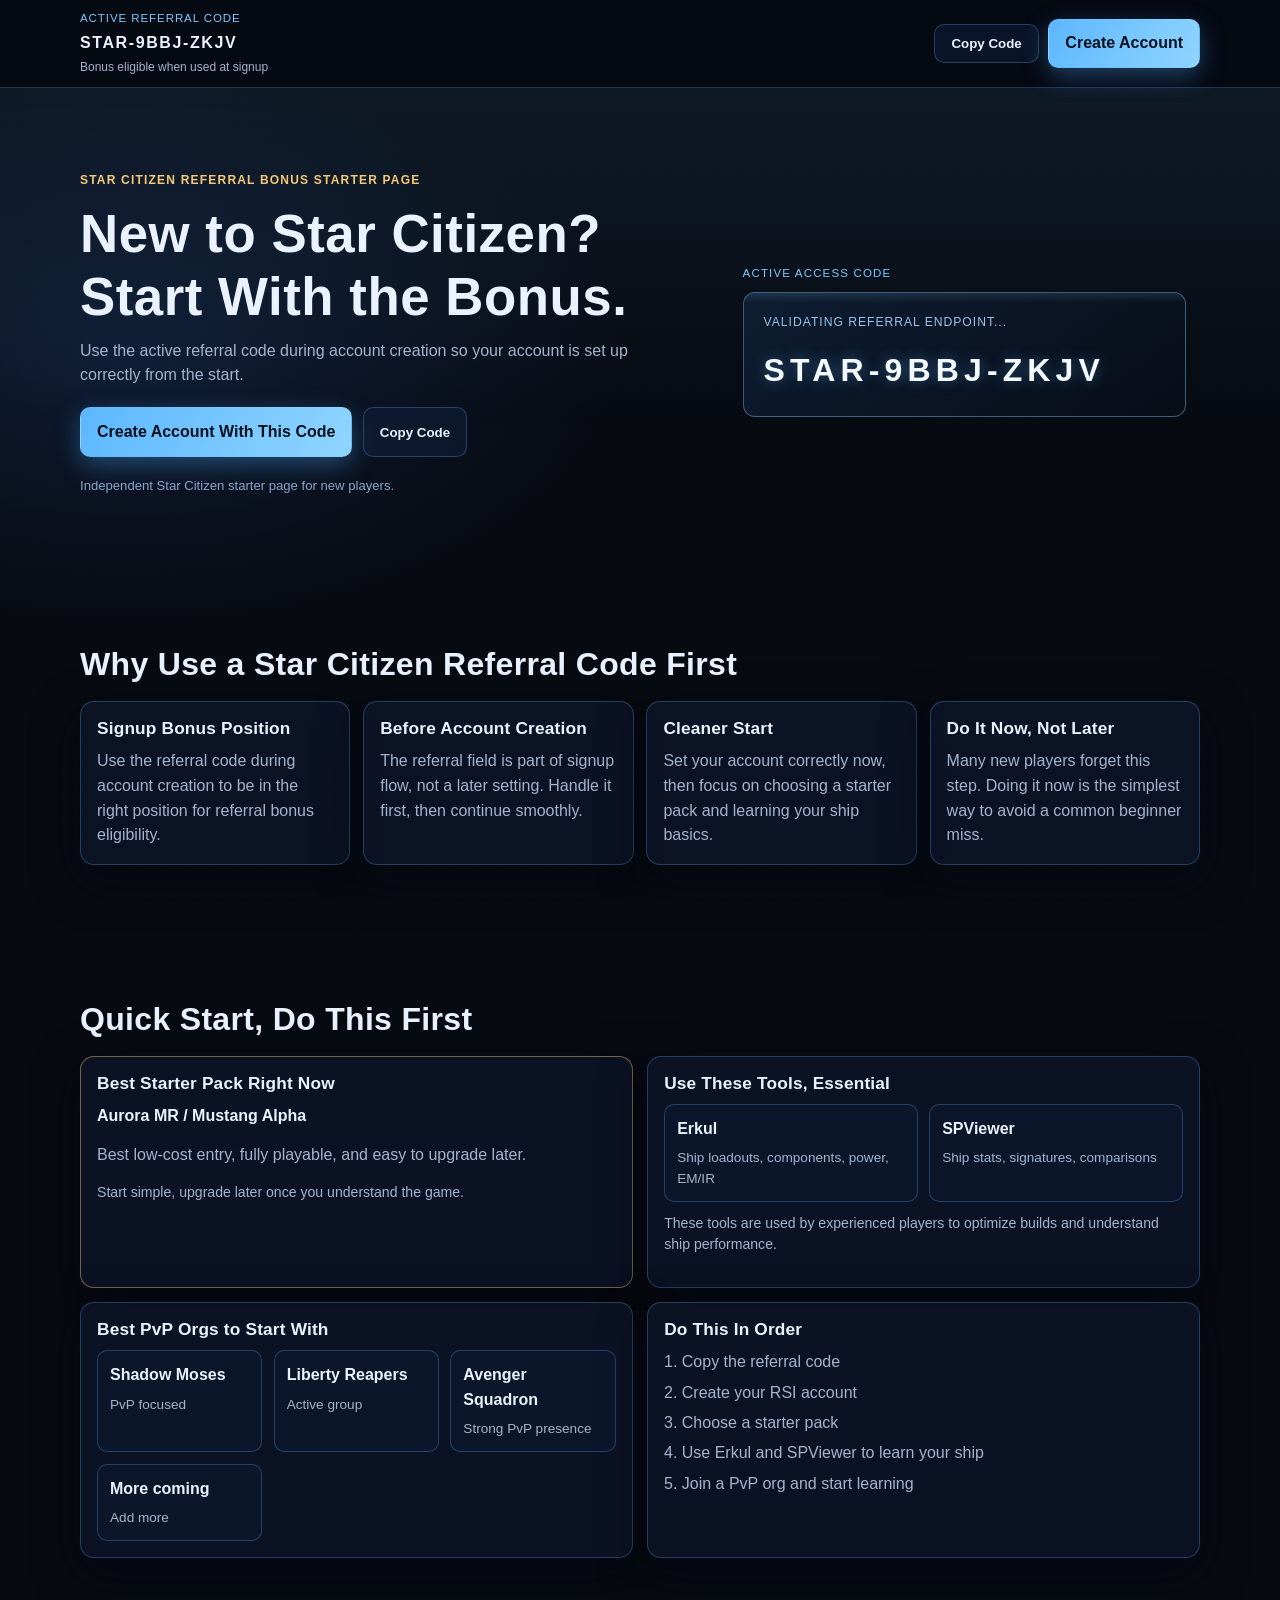
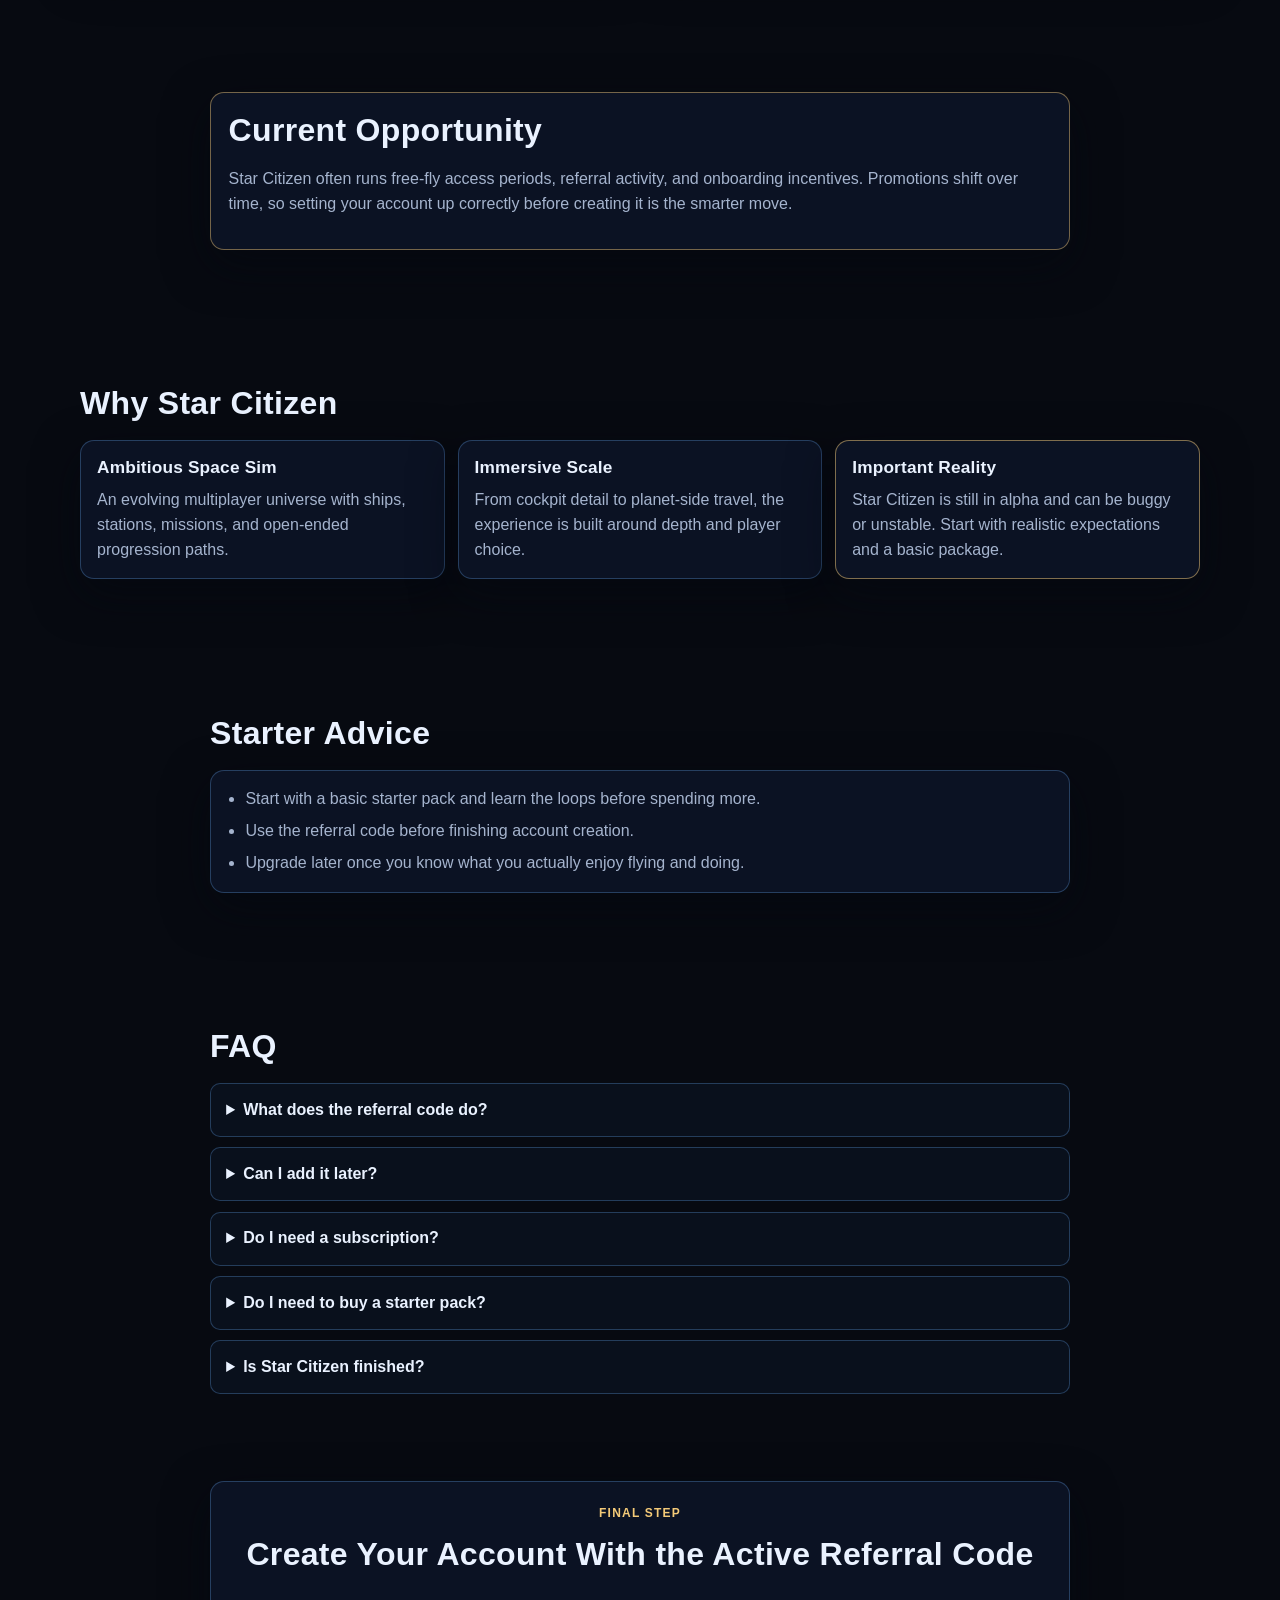
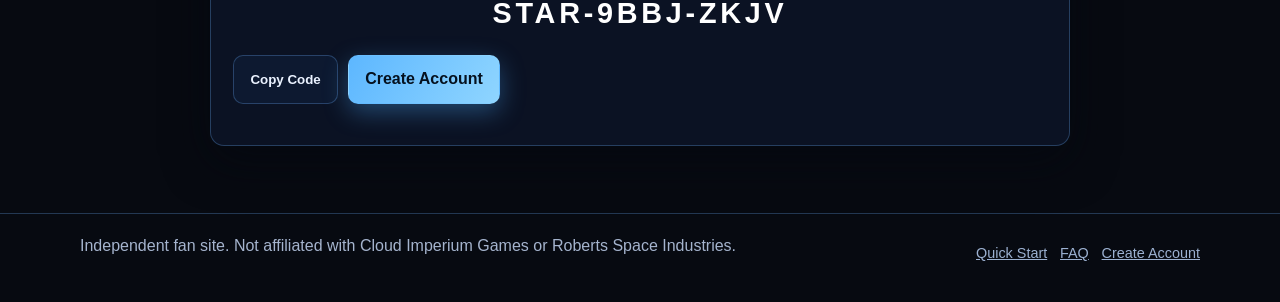
==== commit f594a9d2: "Build one-page Star Citizen referral landing page" ====
--- a/index.html
+++ b/index.html
@@ -1,44 +1,202 @@
-<!doctype html>
-<html lang="en">
-  <head>
-    <meta charset="utf-8" />
-    <meta name="viewport" content="width=device-width, initial-scale=1" />
-    <title>SpaceCombat.gg — Star Citizen PvP Doctrine</title>
-    <link rel="stylesheet" href="styles.css" />
-  </head>
-  <body>
-    <header class="site-header">
-      <div class="header-main">
-        <div id="headerContent"></div>
-        <div id="headerModeToggle" class="mode-toggle"></div>
-        <div class="header-controls">
-          <div class="header-actions">
-            <div class="theme-control">
-              <label for="themeSelect">Theme</label>
-              <select id="themeSelect"></select>
-            </div>
-            <button id="adminToggle" class="btn btn-outline" type="button">Edit</button>
-            <div class="status-pill" id="adminStatus">Viewer mode</div>
-          </div>
-        </div>
-      </div>
-      <div class="header-navs">
-        <nav class="page-nav" id="pageNav"></nav>
-        <div class="category-nav-band">
-          <nav class="category-nav" id="categoryNav"></nav>
-          <div id="headerSocials" class="header-socials"></div>
-        </div>
-      </div>
-    </header>
-
-    <section id="adminBox" class="admin-box panel"></section>
-
-    <main id="blocksContainer"></main>
-
-    <footer class="site-footer">
-      <div id="footerContent"></div>
-    </footer>
-
-    <script src="app.js"></script>
-  </body>
-</html>
+<!DOCTYPE html>
+<html lang="en">
+  <head>
+    <meta charset="UTF-8" />
+    <meta name="viewport" content="width=device-width, initial-scale=1.0" />
+    <title>Star Citizen Referral Code | Bonus Signup Starter Page</title>
+    <meta
+      name="description"
+      content="Use this Star Citizen referral code during account creation to be bonus-eligible. Beginner-friendly quick start, starter pack guidance, and essential tools in one clean fan-made page."
+    />
+    <meta property="og:title" content="Star Citizen Referral Code Starter Page" />
+    <meta
+      property="og:description"
+      content="Create your Star Citizen account with an active referral code, follow a quick beginner path, and start with the right setup."
+    />
+    <meta property="og:type" content="website" />
+    <meta property="og:url" content="https://example.com/" />
+    <meta property="og:site_name" content="Star Citizen Starter Referral" />
+    <link rel="stylesheet" href="style.css" />
+  </head>
+  <body>
+    <a class="skip-link" href="#main">Skip to main content</a>
+
+    <header class="top-bar" aria-label="Referral action bar">
+      <div class="top-bar__inner container">
+        <div class="top-bar__group">
+          <p class="top-bar__label">Active Referral Code</p>
+          <p class="top-bar__code" data-code-display>STAR-9BBJ-ZKJV</p>
+          <p class="top-bar__helper">Bonus eligible when used at signup</p>
+        </div>
+
+        <div class="top-bar__actions">
+          <button class="btn btn--ghost" type="button" data-copy-btn>Copy Code</button>
+          <a class="btn btn--primary" data-referral-link href="#" target="_blank" rel="noopener noreferrer"
+            >Create Account</a
+          >
+        </div>
+      </div>
+    </header>
+
+    <main id="main">
+      <section class="hero section">
+        <div class="hero__bg" aria-hidden="true"></div>
+        <div class="container hero__grid">
+          <div class="hero__content reveal">
+            <p class="eyebrow">Star Citizen referral bonus starter page</p>
+            <h1 data-hero-headline>Start Star Citizen With a Bonus</h1>
+            <p class="hero__sub" data-hero-subheadline>
+              Use the referral code while creating your RSI account. This is the clean, beginner-first path to start correctly.
+            </p>
+            <div class="hero__actions">
+              <a class="btn btn--primary" data-referral-link href="#" target="_blank" rel="noopener noreferrer"
+                >Create Account With This Code</a
+              >
+              <button class="btn btn--ghost" type="button" data-copy-btn>Copy Code</button>
+            </div>
+            <p class="hero__trust">Independent Star Citizen starter page for new players.</p>
+          </div>
+
+          <aside class="code-module reveal" aria-label="Active access code module">
+            <p class="code-module__label">Active access code</p>
+            <div class="code-module__frame">
+              <div class="scanline" aria-hidden="true"></div>
+              <p class="code-module__status" data-code-status>Initializing code sync...</p>
+              <p class="code-module__value" data-code-display>STAR-9BBJ-ZKJV</p>
+            </div>
+          </aside>
+        </div>
+      </section>
+
+      <section class="section">
+        <div class="container">
+          <h2>Why Use a Star Citizen Referral Code First</h2>
+          <div class="card-grid card-grid--4 reveal">
+            <article class="panel card">
+              <h3>Signup Bonus Position</h3>
+              <p>Use the referral code during account creation to be in the right position for referral bonus eligibility.</p>
+            </article>
+            <article class="panel card">
+              <h3>Before Account Creation</h3>
+              <p>The referral field is part of signup flow, not a later setting. Handle it first, then continue smoothly.</p>
+            </article>
+            <article class="panel card">
+              <h3>Cleaner Start</h3>
+              <p>Set your account correctly now, then focus on choosing a starter pack and learning your ship basics.</p>
+            </article>
+            <article class="panel card">
+              <h3>Do It Now, Not Later</h3>
+              <p>Many new players forget this step. Doing it now is the simplest way to avoid a common beginner miss.</p>
+            </article>
+          </div>
+        </div>
+      </section>
+
+      <section class="section" id="quick-start">
+        <div class="container">
+          <h2>Quick Start, Do This First</h2>
+          <div class="quick-grid reveal">
+            <article class="panel quick-block quick-block--featured">
+              <h3>Best Starter Pack Right Now</h3>
+              <p class="quick-block__title" data-starter-pack-name></p>
+              <p data-starter-pack-description></p>
+              <p class="quick-block__hint">Start simple, upgrade later once you understand the game.</p>
+            </article>
+
+            <article class="panel quick-block">
+              <h3>Use These Tools, Essential</h3>
+              <div class="tool-grid" data-tools></div>
+              <p class="quick-support">
+                These tools are used by experienced players to optimize builds and understand ship performance.
+              </p>
+            </article>
+
+            <article class="panel quick-block">
+              <h3>Best PvP Orgs to Start With</h3>
+              <div class="org-grid" data-orgs></div>
+            </article>
+
+            <article class="panel quick-block">
+              <h3>Do This In Order</h3>
+              <ol class="path-list" data-quick-path></ol>
+            </article>
+          </div>
+        </div>
+      </section>
+
+      <section class="section">
+        <div class="container narrow reveal">
+          <article class="panel opportunity">
+            <h2 data-opportunity-title>Current Opportunity</h2>
+            <p data-opportunity-text></p>
+          </article>
+        </div>
+      </section>
+
+      <section class="section">
+        <div class="container reveal">
+          <h2>Why Star Citizen</h2>
+          <div class="card-grid card-grid--3">
+            <article class="panel card">
+              <h3>Ambitious Space Sim</h3>
+              <p>An evolving multiplayer universe with ships, stations, missions, and open-ended progression paths.</p>
+            </article>
+            <article class="panel card">
+              <h3>Immersive Scale</h3>
+              <p>From cockpit detail to planet-side travel, the experience is built around depth and player choice.</p>
+            </article>
+            <article class="panel card card--caution">
+              <h3>Important Reality</h3>
+              <p>Star Citizen is still in alpha and can be buggy or unstable. Start with realistic expectations and a basic package.</p>
+            </article>
+          </div>
+        </div>
+      </section>
+
+      <section class="section">
+        <div class="container narrow reveal">
+          <h2>Starter Advice</h2>
+          <div class="panel advice">
+            <ul>
+              <li>Start with a basic starter pack and learn the loops before spending more.</li>
+              <li>Use the referral code before finishing account creation.</li>
+              <li>Upgrade later once you know what you actually enjoy flying and doing.</li>
+            </ul>
+          </div>
+        </div>
+      </section>
+
+      <section class="section" id="faq">
+        <div class="container narrow reveal">
+          <h2>FAQ</h2>
+          <div class="faq" data-faq></div>
+        </div>
+      </section>
+
+      <section class="section final-cta">
+        <div class="container narrow reveal">
+          <article class="panel final-cta__panel">
+            <p class="eyebrow">Final step</p>
+            <h2>Create Your Account With the Active Referral Code</h2>
+            <p class="final-cta__code" data-code-display>STAR-9BBJ-ZKJV</p>
+            <div class="hero__actions">
+              <button class="btn btn--ghost" type="button" data-copy-btn>Copy Code</button>
+              <a class="btn btn--primary" data-referral-link href="#" target="_blank" rel="noopener noreferrer">Create Account</a>
+            </div>
+          </article>
+        </div>
+      </section>
+    </main>
+
+    <footer class="site-footer">
+      <div class="container footer-grid">
+        <p>
+          Independent fan site. Not affiliated with Cloud Imperium Games or Roberts Space Industries.
+        </p>
+        <nav aria-label="Footer links" data-footer-links></nav>
+      </div>
+    </footer>
+
+    <script src="script.js"></script>
+  </body>
+</html>
--- a/style.css
+++ b/style.css
@@ -0,0 +1,519 @@
+:root {
+  --bg: #070a11;
+  --bg-soft: #0b1020;
+  --panel: rgba(14, 23, 44, 0.72);
+  --line: rgba(107, 176, 255, 0.28);
+  --text: #eaf2ff;
+  --muted: #a5b4ce;
+  --primary: #5db7ff;
+  --primary-strong: #79c9ff;
+  --gold: #f4ca78;
+  --max: 1120px;
+  --radius: 14px;
+  --shadow: 0 15px 45px rgba(4, 8, 16, 0.65);
+}
+
+* {
+  box-sizing: border-box;
+}
+
+html {
+  scroll-behavior: smooth;
+}
+
+body {
+  margin: 0;
+  color: var(--text);
+  font-family: Inter, Segoe UI, Roboto, Helvetica, Arial, sans-serif;
+  background:
+    radial-gradient(1200px 600px at 80% -10%, rgba(56, 153, 255, 0.18), transparent 60%),
+    radial-gradient(900px 500px at 10% 10%, rgba(42, 92, 175, 0.22), transparent 55%),
+    var(--bg);
+  line-height: 1.55;
+}
+
+body::before {
+  content: "";
+  position: fixed;
+  inset: 0;
+  pointer-events: none;
+  background-image: radial-gradient(circle at 30% 20%, rgba(255, 255, 255, 0.12) 1px, transparent 1px);
+  background-size: 3px 3px;
+  opacity: 0.08;
+}
+
+h1,
+h2,
+h3 {
+  line-height: 1.2;
+  letter-spacing: 0.01em;
+  margin: 0 0 0.65rem;
+}
+
+h1 {
+  font-size: clamp(1.9rem, 6vw, 3.3rem);
+}
+
+h2 {
+  font-size: clamp(1.45rem, 3vw, 2rem);
+  margin-bottom: 1.1rem;
+}
+
+h3 {
+  font-size: 1.08rem;
+}
+
+p {
+  margin: 0 0 0.9rem;
+  color: var(--muted);
+}
+
+a {
+  color: inherit;
+}
+
+.container {
+  width: min(var(--max), 92%);
+  margin: 0 auto;
+}
+
+.narrow {
+  width: min(860px, 92%);
+}
+
+.skip-link {
+  position: absolute;
+  left: -999px;
+  top: 0;
+}
+
+.skip-link:focus {
+  left: 0.5rem;
+  top: 0.5rem;
+  background: #fff;
+  color: #000;
+  z-index: 999;
+  padding: 0.5rem 0.75rem;
+  border-radius: 6px;
+}
+
+.top-bar {
+  position: sticky;
+  top: 0;
+  z-index: 30;
+  backdrop-filter: blur(14px);
+  background: rgba(5, 9, 19, 0.8);
+  border-bottom: 1px solid var(--line);
+}
+
+.top-bar__inner {
+  display: flex;
+  gap: 1rem;
+  align-items: center;
+  justify-content: space-between;
+  padding: 0.65rem 0;
+}
+
+.top-bar__group {
+  display: grid;
+  gap: 0.15rem;
+}
+
+.top-bar__label {
+  text-transform: uppercase;
+  color: var(--primary-strong);
+  letter-spacing: 0.08em;
+  font-size: 0.72rem;
+  margin: 0;
+}
+
+.top-bar__code {
+  color: var(--text);
+  font-weight: 700;
+  letter-spacing: 0.1em;
+  margin: 0;
+}
+
+.top-bar__helper {
+  margin: 0;
+  font-size: 0.75rem;
+}
+
+.top-bar__actions {
+  display: flex;
+  gap: 0.6rem;
+  align-items: center;
+}
+
+.btn {
+  border: 1px solid transparent;
+  border-radius: 10px;
+  padding: 0.7rem 1rem;
+  font-weight: 650;
+  cursor: pointer;
+  text-decoration: none;
+  display: inline-flex;
+  align-items: center;
+  justify-content: center;
+  transition: transform 0.2s ease, box-shadow 0.2s ease, background 0.2s ease;
+}
+
+.btn:focus-visible {
+  outline: 2px solid var(--gold);
+  outline-offset: 2px;
+}
+
+.btn:hover {
+  transform: translateY(-1px);
+}
+
+.btn--primary {
+  color: #05111f;
+  background: linear-gradient(120deg, var(--primary), #8fd5ff);
+  box-shadow: 0 8px 24px rgba(77, 171, 255, 0.35);
+}
+
+.btn--ghost {
+  color: var(--text);
+  border-color: var(--line);
+  background: rgba(17, 32, 58, 0.58);
+}
+
+.section {
+  padding: 4.2rem 0;
+}
+
+.hero {
+  padding-top: 5.2rem;
+  position: relative;
+  overflow: clip;
+}
+
+.hero__bg {
+  position: absolute;
+  inset: 0;
+  background: linear-gradient(180deg, rgba(93, 183, 255, 0.09), transparent 70%);
+  pointer-events: none;
+}
+
+.hero__grid {
+  position: relative;
+  display: grid;
+  grid-template-columns: 1.2fr 0.9fr;
+  gap: 1.2rem;
+  align-items: center;
+}
+
+.eyebrow {
+  color: var(--gold);
+  text-transform: uppercase;
+  letter-spacing: 0.1em;
+  font-size: 0.75rem;
+  font-weight: 700;
+  margin-bottom: 0.75rem;
+}
+
+.hero__sub {
+  max-width: 62ch;
+}
+
+.hero__actions {
+  display: flex;
+  flex-wrap: wrap;
+  gap: 0.65rem;
+  margin: 1.2rem 0;
+}
+
+.hero__trust {
+  font-size: 0.82rem;
+  color: #8ca4c9;
+}
+
+.panel {
+  background: var(--panel);
+  border: 1px solid var(--line);
+  border-radius: var(--radius);
+  box-shadow: var(--shadow);
+}
+
+.code-module {
+  padding: 0.9rem;
+}
+
+.code-module__label {
+  margin: 0 0 0.6rem;
+  text-transform: uppercase;
+  font-size: 0.72rem;
+  letter-spacing: 0.1em;
+  color: var(--primary-strong);
+}
+
+.code-module__frame {
+  position: relative;
+  overflow: hidden;
+  border-radius: 12px;
+  border: 1px solid rgba(141, 201, 255, 0.4);
+  padding: 1.25rem;
+  background: linear-gradient(145deg, rgba(15, 31, 52, 0.95), rgba(8, 14, 24, 0.9));
+}
+
+.scanline {
+  position: absolute;
+  left: 0;
+  right: 0;
+  top: -30%;
+  height: 38%;
+  background: linear-gradient(180deg, transparent, rgba(146, 218, 255, 0.28), transparent);
+  animation: scan 4s linear infinite;
+}
+
+.code-module__status {
+  font-size: 0.76rem;
+  letter-spacing: 0.08em;
+  text-transform: uppercase;
+  color: #9cc3ea;
+}
+
+.code-module__value {
+  margin: 0;
+  font-size: clamp(1.25rem, 4vw, 2rem);
+  letter-spacing: 0.16em;
+  color: #f3f9ff;
+  text-shadow: 0 0 14px rgba(93, 183, 255, 0.4);
+  font-weight: 800;
+}
+
+.card-grid {
+  display: grid;
+  gap: 0.8rem;
+}
+
+.card-grid--4 {
+  grid-template-columns: repeat(4, minmax(0, 1fr));
+}
+
+.card-grid--3 {
+  grid-template-columns: repeat(3, minmax(0, 1fr));
+}
+
+.card {
+  padding: 1rem;
+}
+
+.card p {
+  margin: 0;
+}
+
+.card--caution {
+  border-color: rgba(244, 202, 120, 0.5);
+}
+
+.quick-grid {
+  display: grid;
+  grid-template-columns: repeat(2, minmax(0, 1fr));
+  gap: 0.9rem;
+}
+
+.quick-block {
+  padding: 1rem;
+}
+
+.quick-block--featured {
+  border-color: rgba(244, 202, 120, 0.45);
+}
+
+.quick-block__title {
+  font-weight: 700;
+  color: var(--text);
+}
+
+.quick-block__hint,
+.quick-support {
+  font-size: 0.88rem;
+  margin-top: 0.65rem;
+}
+
+.tool-grid,
+.org-grid {
+  display: grid;
+  gap: 0.7rem;
+}
+
+.tool-grid {
+  grid-template-columns: repeat(2, minmax(0, 1fr));
+}
+
+.org-grid {
+  grid-template-columns: repeat(3, minmax(0, 1fr));
+}
+
+.link-card,
+.org-card {
+  display: block;
+  text-decoration: none;
+  border: 1px solid var(--line);
+  border-radius: 10px;
+  background: rgba(13, 27, 48, 0.66);
+  padding: 0.75rem;
+  transition: border-color 0.2s ease, transform 0.2s ease;
+}
+
+.link-card:hover,
+.org-card:hover {
+  border-color: rgba(143, 213, 255, 0.76);
+  transform: translateY(-2px);
+}
+
+.link-card strong,
+.org-card strong {
+  color: var(--text);
+}
+
+.link-card span,
+.org-card span {
+  display: block;
+  color: var(--muted);
+  font-size: 0.85rem;
+  margin-top: 0.35rem;
+}
+
+.path-list {
+  margin: 0;
+  padding-left: 1.1rem;
+  display: grid;
+  gap: 0.35rem;
+  color: var(--muted);
+}
+
+.opportunity {
+  padding: 1.1rem;
+  border-color: rgba(244, 202, 120, 0.45);
+}
+
+.advice {
+  padding: 1rem;
+}
+
+.advice ul {
+  margin: 0;
+  padding-left: 1.15rem;
+  display: grid;
+  gap: 0.45rem;
+  color: var(--muted);
+}
+
+.faq {
+  display: grid;
+  gap: 0.65rem;
+}
+
+.faq details {
+  border: 1px solid var(--line);
+  border-radius: 10px;
+  padding: 0.85rem 0.95rem;
+  background: rgba(12, 22, 39, 0.55);
+}
+
+.faq summary {
+  cursor: pointer;
+  font-weight: 650;
+  color: var(--text);
+}
+
+.final-cta {
+  padding-top: 1.2rem;
+}
+
+.final-cta__panel {
+  padding: 1.4rem;
+  text-align: center;
+}
+
+.final-cta__code {
+  color: #fff;
+  letter-spacing: 0.13em;
+  font-size: clamp(1.2rem, 4vw, 1.8rem);
+  margin: 0.45rem 0 1rem;
+  font-weight: 800;
+}
+
+.site-footer {
+  border-top: 1px solid var(--line);
+  padding: 1.2rem 0 1.8rem;
+}
+
+.footer-grid {
+  display: flex;
+  gap: 1rem;
+  justify-content: space-between;
+  align-items: center;
+  flex-wrap: wrap;
+}
+
+.footer-grid nav {
+  display: flex;
+  gap: 0.8rem;
+}
+
+.footer-grid nav a {
+  color: #9cb1d1;
+  font-size: 0.9rem;
+}
+
+.reveal {
+  opacity: 0;
+  transform: translateY(14px);
+  transition: opacity 0.55s ease, transform 0.55s ease;
+}
+
+.reveal.is-visible {
+  opacity: 1;
+  transform: translateY(0);
+}
+
+@keyframes scan {
+  from {
+    transform: translateY(0);
+  }
+  to {
+    transform: translateY(350%);
+  }
+}
+
+@media (max-width: 990px) {
+  .card-grid--4 {
+    grid-template-columns: repeat(2, minmax(0, 1fr));
+  }
+
+  .card-grid--3,
+  .hero__grid,
+  .quick-grid,
+  .org-grid {
+    grid-template-columns: 1fr;
+  }
+}
+
+@media (max-width: 720px) {
+  .section {
+    padding: 3.2rem 0;
+  }
+
+  .top-bar__inner {
+    flex-direction: column;
+    align-items: stretch;
+  }
+
+  .top-bar__actions {
+    width: 100%;
+    display: grid;
+    grid-template-columns: 1fr 1fr;
+  }
+
+  .top-bar__actions .btn {
+    width: 100%;
+  }
+
+  .tool-grid {
+    grid-template-columns: 1fr;
+  }
+}
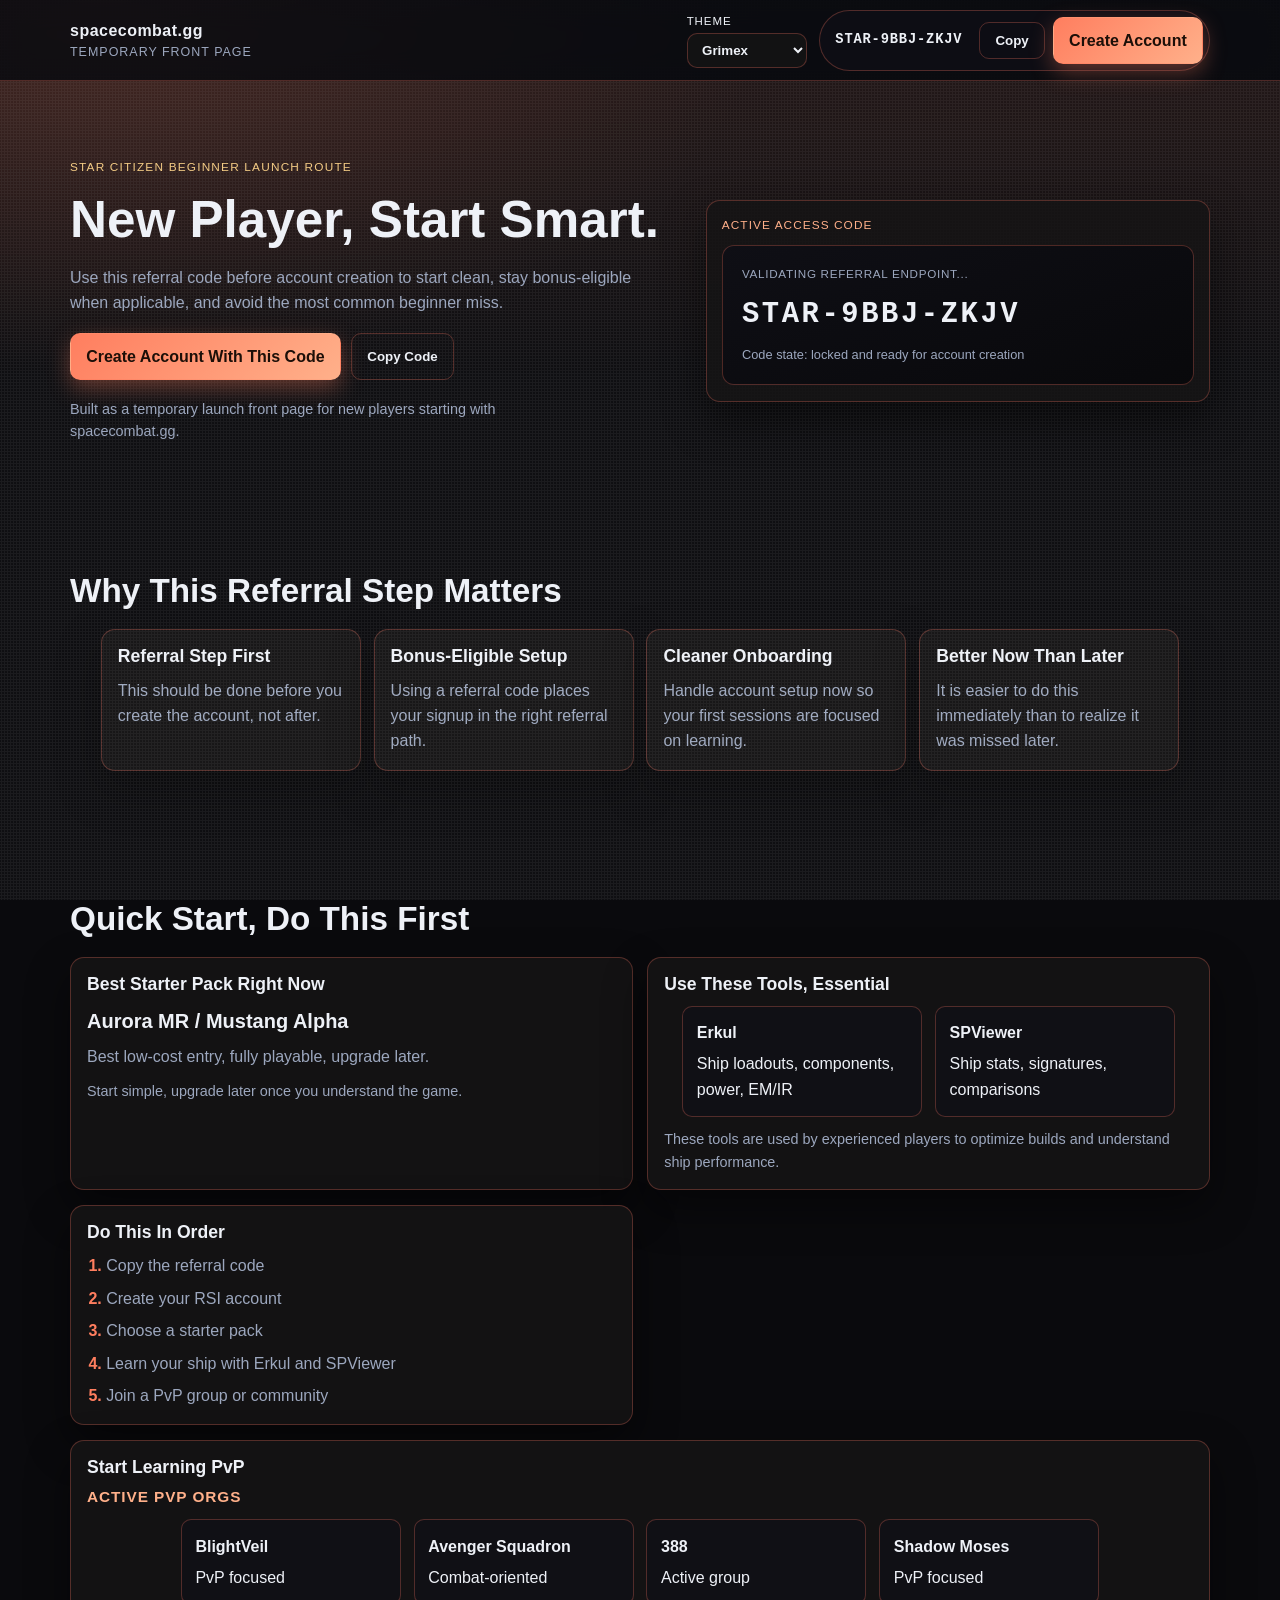
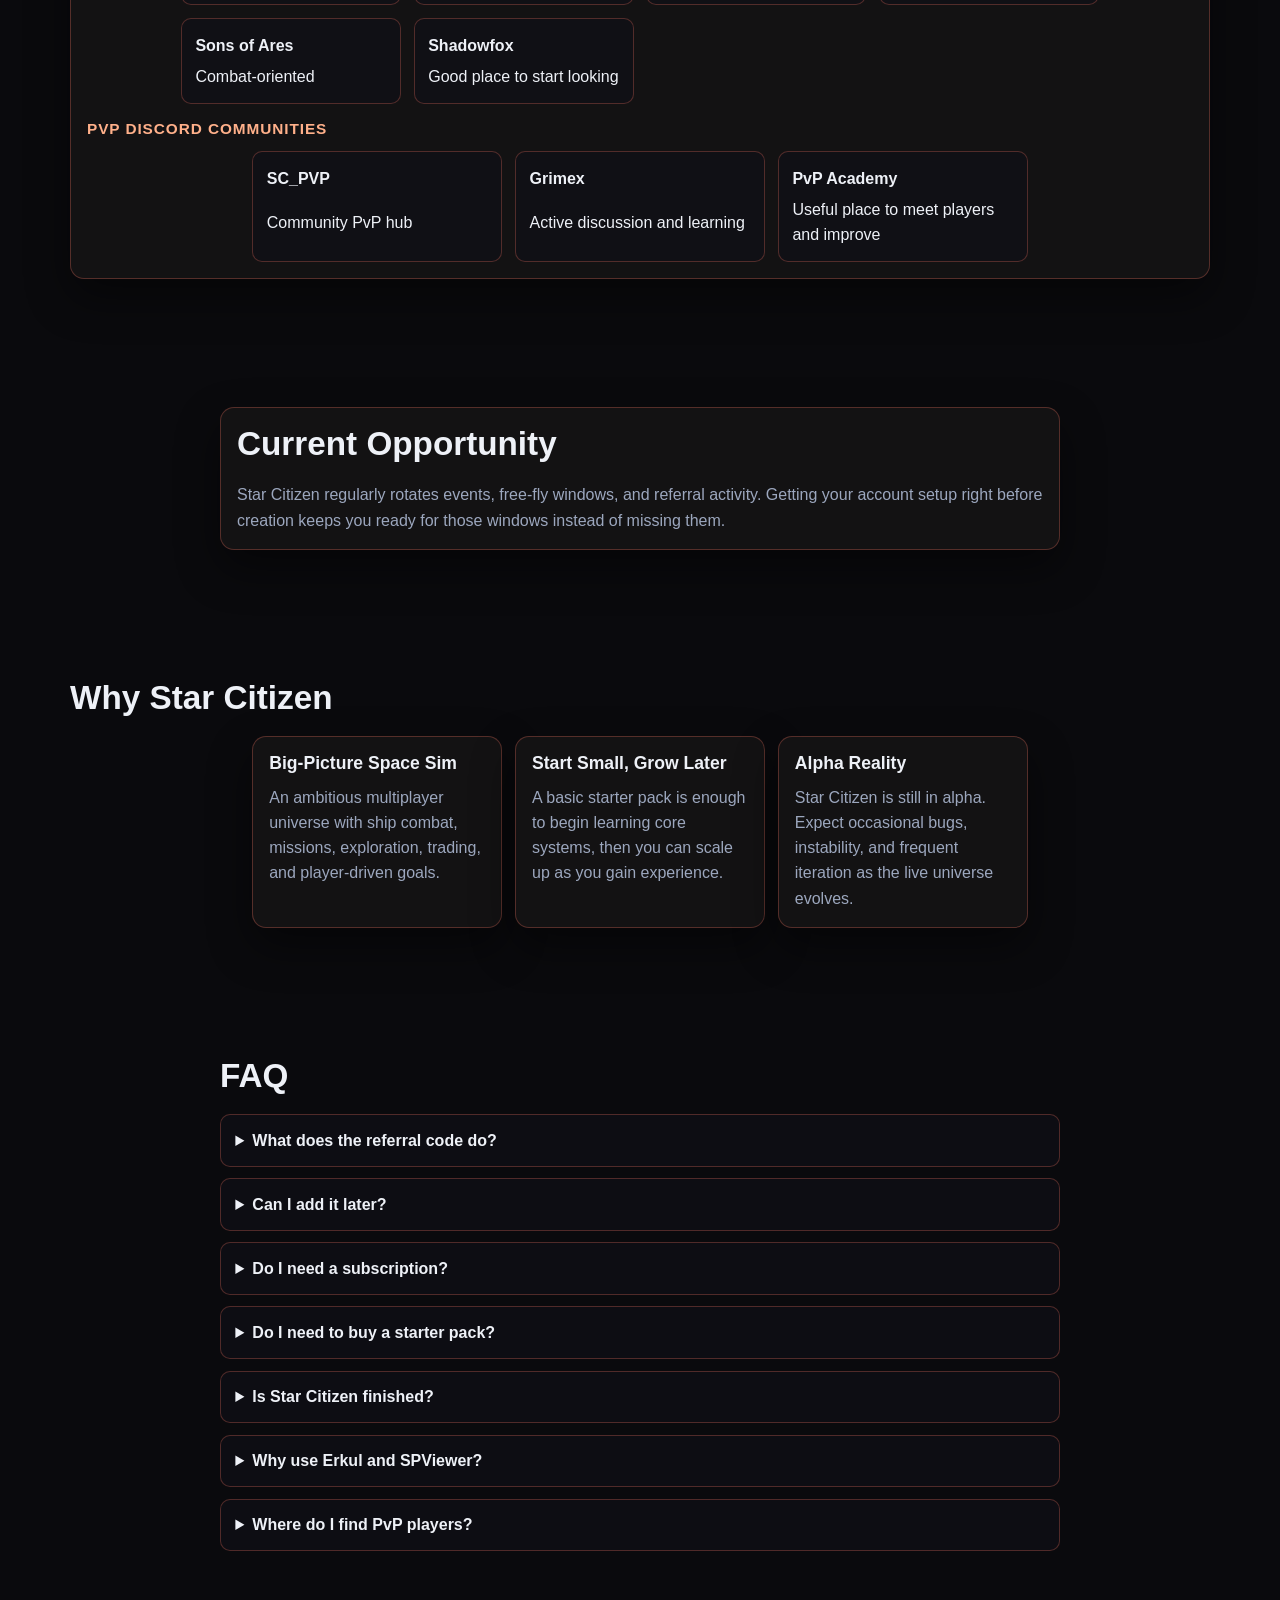
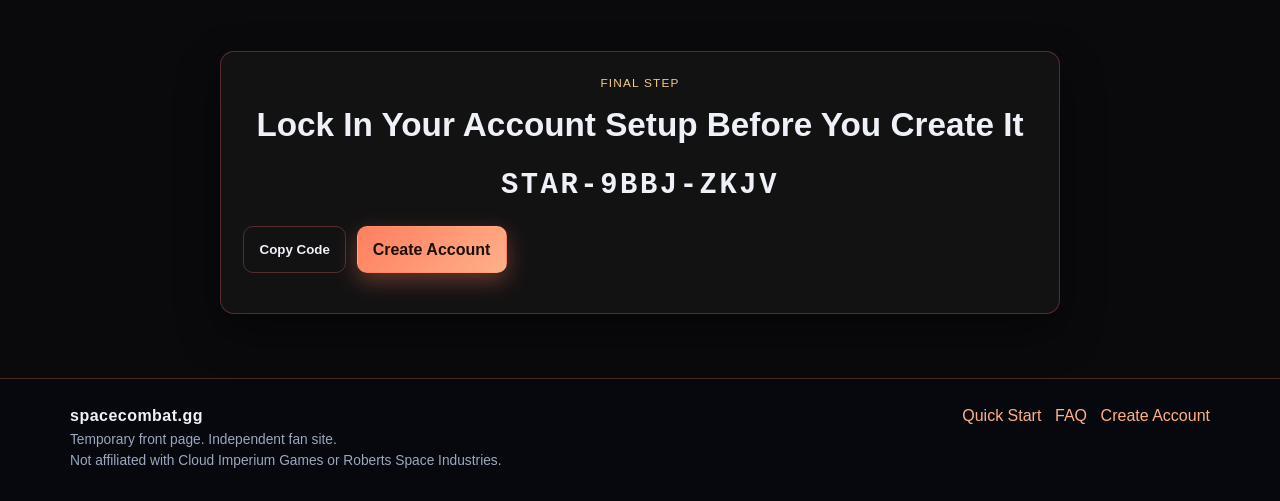
==== commit e8fe1a8d: "Build polished temporary spacecombat front page with themes and onboarding" ====
--- a/index.html
+++ b/index.html
@@ -3,122 +3,116 @@
   <head>
     <meta charset="UTF-8" />
     <meta name="viewport" content="width=device-width, initial-scale=1.0" />
-    <title>Star Citizen Referral Code | Bonus Signup Starter Page</title>
+    <title>spacecombat.gg | Star Citizen Referral Code + Quick Start PvP Front Page</title>
     <meta
       name="description"
-      content="Use this Star Citizen referral code during account creation to be bonus-eligible. Beginner-friendly quick start, starter pack guidance, and essential tools in one clean fan-made page."
+      content="Temporary premium front page for spacecombat.gg. Use the active Star Citizen referral code before account creation, pick a starter pack, and connect with PvP orgs and communities."
     />
-    <meta property="og:title" content="Star Citizen Referral Code Starter Page" />
+    <meta property="og:title" content="spacecombat.gg Temporary Front Page" />
     <meta
       property="og:description"
-      content="Create your Star Citizen account with an active referral code, follow a quick beginner path, and start with the right setup."
+      content="Star Citizen referral code, beginner quick-start path, starter pack guidance, essential tools, and active PvP community links."
     />
     <meta property="og:type" content="website" />
-    <meta property="og:url" content="https://example.com/" />
-    <meta property="og:site_name" content="Star Citizen Starter Referral" />
+    <meta property="og:url" content="https://spacecombat.gg/" />
+    <meta property="og:site_name" content="spacecombat.gg" />
     <link rel="stylesheet" href="style.css" />
   </head>
   <body>
     <a class="skip-link" href="#main">Skip to main content</a>
 
-    <header class="top-bar" aria-label="Referral action bar">
-      <div class="top-bar__inner container">
-        <div class="top-bar__group">
-          <p class="top-bar__label">Active Referral Code</p>
-          <p class="top-bar__code" data-code-display>STAR-9BBJ-ZKJV</p>
-          <p class="top-bar__helper">Bonus eligible when used at signup</p>
+    <header class="topbar" aria-label="Temporary front page header">
+      <div class="container topbar__inner">
+        <div class="brand-block">
+          <p class="brand-block__site" data-site-name>spacecombat.gg</p>
+          <p class="brand-block__label" data-site-label>Temporary Front Page</p>
         </div>
 
-        <div class="top-bar__actions">
-          <button class="btn btn--ghost" type="button" data-copy-btn>Copy Code</button>
-          <a class="btn btn--primary" data-referral-link href="#" target="_blank" rel="noopener noreferrer"
-            >Create Account</a
-          >
+        <div class="header-controls">
+          <label class="theme-picker" for="themeSelect">
+            <span>Theme</span>
+            <select id="themeSelect" data-theme-select aria-label="Select site theme"></select>
+          </label>
+
+          <div class="ref-chip" aria-label="Active referral code controls">
+            <span class="ref-chip__code" data-code-display>STAR-9BBJ-ZKJV</span>
+            <button class="btn btn--ghost" type="button" data-copy-btn>Copy</button>
+            <a class="btn btn--primary" data-referral-link href="#" target="_blank" rel="noopener noreferrer">Create Account</a>
+          </div>
         </div>
       </div>
     </header>
 
     <main id="main">
-      <section class="hero section">
-        <div class="hero__bg" aria-hidden="true"></div>
+      <section class="section hero">
+        <div class="hero__texture" aria-hidden="true"></div>
         <div class="container hero__grid">
-          <div class="hero__content reveal">
-            <p class="eyebrow">Star Citizen referral bonus starter page</p>
-            <h1 data-hero-headline>Start Star Citizen With a Bonus</h1>
-            <p class="hero__sub" data-hero-subheadline>
-              Use the referral code while creating your RSI account. This is the clean, beginner-first path to start correctly.
-            </p>
+          <div class="hero__copy reveal">
+            <p class="eyebrow">Star Citizen beginner launch route</p>
+            <h1 data-hero-headline></h1>
+            <p class="hero__sub" data-hero-subheadline></p>
             <div class="hero__actions">
               <a class="btn btn--primary" data-referral-link href="#" target="_blank" rel="noopener noreferrer"
                 >Create Account With This Code</a
               >
               <button class="btn btn--ghost" type="button" data-copy-btn>Copy Code</button>
             </div>
-            <p class="hero__trust">Independent Star Citizen starter page for new players.</p>
+            <p class="hero__note">Built as a temporary launch front page for new players starting with spacecombat.gg.</p>
           </div>
 
-          <aside class="code-module reveal" aria-label="Active access code module">
-            <p class="code-module__label">Active access code</p>
-            <div class="code-module__frame">
+          <aside class="panel code-panel reveal" aria-label="Active access code panel">
+            <p class="code-panel__label">Active access code</p>
+            <div class="code-panel__frame">
               <div class="scanline" aria-hidden="true"></div>
-              <p class="code-module__status" data-code-status>Initializing code sync...</p>
-              <p class="code-module__value" data-code-display>STAR-9BBJ-ZKJV</p>
+              <p class="code-panel__status" data-code-status>Syncing access assignment...</p>
+              <p class="code-panel__value" data-code-display>STAR-9BBJ-ZKJV</p>
+              <p class="code-panel__foot">Code state: locked and ready for account creation</p>
             </div>
           </aside>
         </div>
       </section>
 
       <section class="section">
-        <div class="container">
-          <h2>Why Use a Star Citizen Referral Code First</h2>
-          <div class="card-grid card-grid--4 reveal">
-            <article class="panel card">
-              <h3>Signup Bonus Position</h3>
-              <p>Use the referral code during account creation to be in the right position for referral bonus eligibility.</p>
-            </article>
-            <article class="panel card">
-              <h3>Before Account Creation</h3>
-              <p>The referral field is part of signup flow, not a later setting. Handle it first, then continue smoothly.</p>
-            </article>
-            <article class="panel card">
-              <h3>Cleaner Start</h3>
-              <p>Set your account correctly now, then focus on choosing a starter pack and learning your ship basics.</p>
-            </article>
-            <article class="panel card">
-              <h3>Do It Now, Not Later</h3>
-              <p>Many new players forget this step. Doing it now is the simplest way to avoid a common beginner miss.</p>
-            </article>
-          </div>
+        <div class="container reveal">
+          <h2>Why This Referral Step Matters</h2>
+          <div class="grid grid--4" data-benefits></div>
         </div>
       </section>
 
       <section class="section" id="quick-start">
-        <div class="container">
+        <div class="container reveal">
           <h2>Quick Start, Do This First</h2>
-          <div class="quick-grid reveal">
-            <article class="panel quick-block quick-block--featured">
+          <div class="quick-layout">
+            <article class="panel content-card">
               <h3>Best Starter Pack Right Now</h3>
-              <p class="quick-block__title" data-starter-pack-name></p>
+              <p class="content-card__big" data-starter-pack-name></p>
               <p data-starter-pack-description></p>
-              <p class="quick-block__hint">Start simple, upgrade later once you understand the game.</p>
+              <p class="content-card__hint">Start simple, upgrade later once you understand the game.</p>
             </article>
 
-            <article class="panel quick-block">
+            <article class="panel content-card">
               <h3>Use These Tools, Essential</h3>
-              <div class="tool-grid" data-tools></div>
-              <p class="quick-support">
+              <div class="grid grid--2" data-tools></div>
+              <p class="support-text">
                 These tools are used by experienced players to optimize builds and understand ship performance.
               </p>
             </article>
 
-            <article class="panel quick-block">
-              <h3>Best PvP Orgs to Start With</h3>
-              <div class="org-grid" data-orgs></div>
+            <article class="panel content-card">
+              <h3>Do This In Order</h3>
+              <ol class="path-list" data-quick-path></ol>
             </article>
 
-            <article class="panel quick-block">
-              <h3>Do This In Order</h3>
-              <ol class="path-list" data-quick-path></ol>
+            <article class="panel content-card content-card--wide">
+              <h3>Start Learning PvP</h3>
+              <div class="subsection">
+                <h4>Active PvP Orgs</h4>
+                <div class="grid grid--orgs" data-orgs></div>
+              </div>
+              <div class="subsection">
+                <h4>PvP Discord Communities</h4>
+                <div class="grid grid--3" data-discords></div>
+              </div>
             </article>
           </div>
         </div>
@@ -126,8 +120,8 @@
 
       <section class="section">
         <div class="container narrow reveal">
-          <article class="panel opportunity">
-            <h2 data-opportunity-title>Current Opportunity</h2>
+          <article class="panel content-card">
+            <h2 data-opportunity-title></h2>
             <p data-opportunity-text></p>
           </article>
         </div>
@@ -136,33 +130,7 @@
       <section class="section">
         <div class="container reveal">
           <h2>Why Star Citizen</h2>
-          <div class="card-grid card-grid--3">
-            <article class="panel card">
-              <h3>Ambitious Space Sim</h3>
-              <p>An evolving multiplayer universe with ships, stations, missions, and open-ended progression paths.</p>
-            </article>
-            <article class="panel card">
-              <h3>Immersive Scale</h3>
-              <p>From cockpit detail to planet-side travel, the experience is built around depth and player choice.</p>
-            </article>
-            <article class="panel card card--caution">
-              <h3>Important Reality</h3>
-              <p>Star Citizen is still in alpha and can be buggy or unstable. Start with realistic expectations and a basic package.</p>
-            </article>
-          </div>
-        </div>
-      </section>
-
-      <section class="section">
-        <div class="container narrow reveal">
-          <h2>Starter Advice</h2>
-          <div class="panel advice">
-            <ul>
-              <li>Start with a basic starter pack and learn the loops before spending more.</li>
-              <li>Use the referral code before finishing account creation.</li>
-              <li>Upgrade later once you know what you actually enjoy flying and doing.</li>
-            </ul>
-          </div>
+          <div class="grid grid--3" data-why-cards></div>
         </div>
       </section>
 
@@ -175,9 +143,9 @@
 
       <section class="section final-cta">
         <div class="container narrow reveal">
-          <article class="panel final-cta__panel">
+          <article class="panel content-card final-cta__card">
             <p class="eyebrow">Final step</p>
-            <h2>Create Your Account With the Active Referral Code</h2>
+            <h2>Lock In Your Account Setup Before You Create It</h2>
             <p class="final-cta__code" data-code-display>STAR-9BBJ-ZKJV</p>
             <div class="hero__actions">
               <button class="btn btn--ghost" type="button" data-copy-btn>Copy Code</button>
@@ -188,12 +156,14 @@
       </section>
     </main>
 
-    <footer class="site-footer">
-      <div class="container footer-grid">
-        <p>
-          Independent fan site. Not affiliated with Cloud Imperium Games or Roberts Space Industries.
-        </p>
-        <nav aria-label="Footer links" data-footer-links></nav>
+    <footer class="footer">
+      <div class="container footer__inner">
+        <div>
+          <p class="footer__site" data-site-name>spacecombat.gg</p>
+          <p class="footer__note">Temporary front page. Independent fan site.</p>
+          <p class="footer__note">Not affiliated with Cloud Imperium Games or Roberts Space Industries.</p>
+        </div>
+        <nav class="footer__links" data-footer-links aria-label="Footer links"></nav>
       </div>
     </footer>
 
--- a/style.css
+++ b/style.css
@@ -1,16 +1,41 @@
 :root {
-  --bg: #070a11;
-  --bg-soft: #0b1020;
-  --panel: rgba(14, 23, 44, 0.72);
-  --line: rgba(107, 176, 255, 0.28);
+  --bg: #0a0a0d;
+  --bg-soft: #101017;
+  --panel: rgba(22, 20, 22, 0.85);
+  --line: rgba(255, 120, 96, 0.28);
+  --text: #eef1f7;
+  --muted: #9ca7be;
+  --accent: #ff7e5f;
+  --accent-2: #ffb08a;
+  --warn: #f3cb85;
+  --shadow: 0 18px 44px rgba(0, 0, 0, 0.45);
+  --max: 1140px;
+  --radius: 14px;
+}
+
+/* Theme variants */
+body[data-theme='pyro'] {
+  --bg: #0d0907;
+  --bg-soft: #1a100c;
+  --panel: rgba(36, 20, 14, 0.82);
+  --line: rgba(255, 147, 90, 0.36);
+  --text: #fff1e7;
+  --muted: #d7b7a1;
+  --accent: #ff9a52;
+  --accent-2: #ffd09c;
+  --warn: #ffd87d;
+}
+
+body[data-theme='avs'] {
+  --bg: #060c17;
+  --bg-soft: #0d1627;
+  --panel: rgba(16, 28, 47, 0.8);
+  --line: rgba(109, 170, 255, 0.34);
   --text: #eaf2ff;
-  --muted: #a5b4ce;
-  --primary: #5db7ff;
-  --primary-strong: #79c9ff;
-  --gold: #f4ca78;
-  --max: 1120px;
-  --radius: 14px;
-  --shadow: 0 15px 45px rgba(4, 8, 16, 0.65);
+  --muted: #afc0df;
+  --accent: #7cc0ff;
+  --accent-2: #b9dbff;
+  --warn: #9cc8ff;
 }
 
 * {
@@ -23,48 +48,65 @@
 
 body {
   margin: 0;
-  color: var(--text);
+  min-height: 100vh;
   font-family: Inter, Segoe UI, Roboto, Helvetica, Arial, sans-serif;
+  color: var(--text);
+  line-height: 1.58;
   background:
-    radial-gradient(1200px 600px at 80% -10%, rgba(56, 153, 255, 0.18), transparent 60%),
-    radial-gradient(900px 500px at 10% 10%, rgba(42, 92, 175, 0.22), transparent 55%),
+    radial-gradient(1100px 450px at 75% -15%, color-mix(in srgb, var(--accent) 22%, transparent), transparent 70%),
+    radial-gradient(900px 500px at 8% 0%, color-mix(in srgb, var(--accent) 16%, transparent), transparent 74%),
     var(--bg);
-  line-height: 1.55;
 }
 
 body::before {
-  content: "";
+  content: '';
   position: fixed;
   inset: 0;
   pointer-events: none;
-  background-image: radial-gradient(circle at 30% 20%, rgba(255, 255, 255, 0.12) 1px, transparent 1px);
+  opacity: 0.07;
+  background-image: radial-gradient(circle, #fff 1px, transparent 1.6px);
   background-size: 3px 3px;
-  opacity: 0.08;
 }
 
 h1,
 h2,
+h3,
+h4,
+p {
+  margin: 0;
+}
+
+h1,
+h2,
+h3,
+h4 {
+  line-height: 1.2;
+}
+
+h1 {
+  font-size: clamp(2rem, 4vw, 3.2rem);
+  margin-bottom: 0.9rem;
+}
+
+h2 {
+  font-size: clamp(1.5rem, 2.6vw, 2.1rem);
+  margin-bottom: 1.15rem;
+}
+
 h3 {
-  line-height: 1.2;
-  letter-spacing: 0.01em;
-  margin: 0 0 0.65rem;
-}
-
-h1 {
-  font-size: clamp(1.9rem, 6vw, 3.3rem);
-}
-
-h2 {
-  font-size: clamp(1.45rem, 3vw, 2rem);
-  margin-bottom: 1.1rem;
-}
-
-h3 {
-  font-size: 1.08rem;
+  font-size: 1.1rem;
+  margin-bottom: 0.65rem;
+}
+
+h4 {
+  font-size: 0.96rem;
+  text-transform: uppercase;
+  letter-spacing: 0.06em;
+  color: var(--accent-2);
+  margin-bottom: 0.8rem;
 }
 
 p {
-  margin: 0 0 0.9rem;
   color: var(--muted);
 }
 
@@ -78,7 +120,7 @@
 }
 
 .narrow {
-  width: min(860px, 92%);
+  width: min(840px, 92%);
 }
 
 .skip-link {
@@ -90,143 +132,170 @@
 .skip-link:focus {
   left: 0.5rem;
   top: 0.5rem;
+  z-index: 99;
   background: #fff;
   color: #000;
-  z-index: 999;
-  padding: 0.5rem 0.75rem;
-  border-radius: 6px;
-}
-
-.top-bar {
+  padding: 0.45rem 0.65rem;
+  border-radius: 0.4rem;
+}
+
+.section {
+  padding: 4rem 0;
+}
+
+.topbar {
   position: sticky;
   top: 0;
-  z-index: 30;
+  z-index: 20;
+  border-bottom: 1px solid var(--line);
+  background: rgba(8, 10, 15, 0.78);
   backdrop-filter: blur(14px);
-  background: rgba(5, 9, 19, 0.8);
-  border-bottom: 1px solid var(--line);
-}
-
-.top-bar__inner {
+}
+
+.topbar__inner {
+  min-height: 72px;
   display: flex;
   gap: 1rem;
+  justify-content: space-between;
   align-items: center;
-  justify-content: space-between;
-  padding: 0.65rem 0;
-}
-
-.top-bar__group {
-  display: grid;
-  gap: 0.15rem;
-}
-
-.top-bar__label {
+  padding: 0.6rem 0;
+}
+
+.brand-block__site,
+.footer__site {
+  color: var(--text);
+  font-weight: 800;
+  letter-spacing: 0.03em;
+}
+
+.brand-block__label {
+  font-size: 0.78rem;
+  letter-spacing: 0.08em;
   text-transform: uppercase;
-  color: var(--primary-strong);
+}
+
+.header-controls {
+  display: flex;
+  align-items: center;
+  gap: 0.8rem;
+  flex-wrap: wrap;
+  justify-content: end;
+}
+
+.theme-picker {
+  display: grid;
+  gap: 0.2rem;
+  font-size: 0.72rem;
+  text-transform: uppercase;
   letter-spacing: 0.08em;
-  font-size: 0.72rem;
-  margin: 0;
-}
-
-.top-bar__code {
-  color: var(--text);
+}
+
+.theme-picker select {
+  min-width: 120px;
+  background: var(--panel);
+  color: var(--text);
+  border: 1px solid var(--line);
+  border-radius: 10px;
+  padding: 0.5rem 0.65rem;
+  font-weight: 600;
+}
+
+.ref-chip {
+  display: flex;
+  gap: 0.5rem;
+  align-items: center;
+  padding: 0.38rem;
+  border: 1px solid var(--line);
+  border-radius: 999px;
+  background: color-mix(in srgb, var(--bg-soft) 72%, transparent);
+}
+
+.ref-chip__code {
+  font-family: ui-monospace, SFMono-Regular, Menlo, Consolas, monospace;
+  font-size: 0.86rem;
+  letter-spacing: 0.06em;
   font-weight: 700;
-  letter-spacing: 0.1em;
-  margin: 0;
-}
-
-.top-bar__helper {
-  margin: 0;
-  font-size: 0.75rem;
-}
-
-.top-bar__actions {
-  display: flex;
-  gap: 0.6rem;
-  align-items: center;
+  padding-inline: 0.55rem;
 }
 
 .btn {
   border: 1px solid transparent;
   border-radius: 10px;
-  padding: 0.7rem 1rem;
-  font-weight: 650;
+  display: inline-flex;
+  justify-content: center;
+  align-items: center;
+  font-weight: 700;
+  padding: 0.62rem 0.95rem;
+  text-decoration: none;
   cursor: pointer;
-  text-decoration: none;
-  display: inline-flex;
-  align-items: center;
-  justify-content: center;
-  transition: transform 0.2s ease, box-shadow 0.2s ease, background 0.2s ease;
-}
-
-.btn:focus-visible {
-  outline: 2px solid var(--gold);
-  outline-offset: 2px;
+  transition: 0.2s ease;
 }
 
 .btn:hover {
   transform: translateY(-1px);
 }
 
+.btn:focus-visible,
+.theme-picker select:focus-visible {
+  outline: 2px solid var(--warn);
+  outline-offset: 2px;
+}
+
 .btn--primary {
-  color: #05111f;
-  background: linear-gradient(120deg, var(--primary), #8fd5ff);
-  box-shadow: 0 8px 24px rgba(77, 171, 255, 0.35);
+  color: #1c0f08;
+  background: linear-gradient(135deg, var(--accent), var(--accent-2));
+  box-shadow: 0 8px 22px color-mix(in srgb, var(--accent) 35%, transparent);
 }
 
 .btn--ghost {
   color: var(--text);
   border-color: var(--line);
-  background: rgba(17, 32, 58, 0.58);
-}
-
-.section {
-  padding: 4.2rem 0;
+  background: transparent;
 }
 
 .hero {
-  padding-top: 5.2rem;
+  padding-top: 4.8rem;
   position: relative;
   overflow: clip;
 }
 
-.hero__bg {
+.hero__texture {
   position: absolute;
   inset: 0;
-  background: linear-gradient(180deg, rgba(93, 183, 255, 0.09), transparent 70%);
   pointer-events: none;
+  background: linear-gradient(180deg, color-mix(in srgb, var(--accent) 8%, transparent), transparent 70%);
 }
 
 .hero__grid {
   position: relative;
   display: grid;
-  grid-template-columns: 1.2fr 0.9fr;
+  grid-template-columns: 1.1fr 0.9fr;
   gap: 1.2rem;
   align-items: center;
 }
 
 .eyebrow {
-  color: var(--gold);
   text-transform: uppercase;
   letter-spacing: 0.1em;
-  font-size: 0.75rem;
-  font-weight: 700;
+  color: var(--warn);
+  font-size: 0.74rem;
   margin-bottom: 0.75rem;
 }
 
-.hero__sub {
-  max-width: 62ch;
+.hero__sub,
+.hero__note {
+  max-width: 64ch;
 }
 
 .hero__actions {
   display: flex;
   flex-wrap: wrap;
   gap: 0.65rem;
-  margin: 1.2rem 0;
-}
-
-.hero__trust {
-  font-size: 0.82rem;
-  color: #8ca4c9;
+  margin: 1.1rem 0;
+}
+
+.hero__note {
+  font-size: 0.9rem;
 }
 
 .panel {
@@ -236,228 +305,214 @@
   box-shadow: var(--shadow);
 }
 
-.code-module {
-  padding: 0.9rem;
-}
-
-.code-module__label {
-  margin: 0 0 0.6rem;
+.code-panel {
+  padding: 0.95rem;
+}
+
+.code-panel__label {
   text-transform: uppercase;
-  font-size: 0.72rem;
-  letter-spacing: 0.1em;
-  color: var(--primary-strong);
-}
-
-.code-module__frame {
+  letter-spacing: 0.09em;
+  color: var(--accent-2);
+  font-size: 0.74rem;
+  margin-bottom: 0.65rem;
+}
+
+.code-panel__frame {
   position: relative;
   overflow: hidden;
   border-radius: 12px;
-  border: 1px solid rgba(141, 201, 255, 0.4);
-  padding: 1.25rem;
-  background: linear-gradient(145deg, rgba(15, 31, 52, 0.95), rgba(8, 14, 24, 0.9));
+  border: 1px solid var(--line);
+  padding: 1.2rem;
+  background: linear-gradient(160deg, color-mix(in srgb, var(--bg-soft) 92%, black), color-mix(in srgb, var(--bg) 86%, black));
 }
 
 .scanline {
   position: absolute;
-  left: 0;
-  right: 0;
-  top: -30%;
-  height: 38%;
-  background: linear-gradient(180deg, transparent, rgba(146, 218, 255, 0.28), transparent);
-  animation: scan 4s linear infinite;
-}
-
-.code-module__status {
-  font-size: 0.76rem;
-  letter-spacing: 0.08em;
+  inset: 0;
+  background: linear-gradient(180deg, transparent 43%, color-mix(in srgb, var(--accent) 34%, transparent) 51%, transparent 59%);
+  transform: translateY(-100%);
+  animation: scan 2.6s linear infinite;
+}
+
+@keyframes scan {
+  to {
+    transform: translateY(100%);
+  }
+}
+
+.code-panel__status {
   text-transform: uppercase;
-  color: #9cc3ea;
-}
-
-.code-module__value {
-  margin: 0;
-  font-size: clamp(1.25rem, 4vw, 2rem);
-  letter-spacing: 0.16em;
-  color: #f3f9ff;
-  text-shadow: 0 0 14px rgba(93, 183, 255, 0.4);
+  letter-spacing: 0.06em;
+  font-size: 0.73rem;
+  margin-bottom: 0.5rem;
+}
+
+.code-panel__value,
+.final-cta__code {
+  font-family: ui-monospace, SFMono-Regular, Menlo, Consolas, monospace;
+  font-size: clamp(1.2rem, 3.5vw, 1.8rem);
+  letter-spacing: 0.09em;
   font-weight: 800;
-}
-
-.card-grid {
+  color: var(--text);
+}
+
+.code-panel__foot {
+  margin-top: 0.5rem;
+  font-size: 0.8rem;
+}
+
+.content-card {
+  padding: 1rem;
+}
+
+.content-card__big {
+  color: var(--text);
+  font-size: 1.25rem;
+  font-weight: 700;
+  margin-bottom: 0.45rem;
+}
+
+.content-card__hint {
+  margin-top: 0.65rem;
+  font-size: 0.9rem;
+}
+
+.support-text {
+  margin-top: 0.7rem;
+  font-size: 0.9rem;
+}
+
+.grid {
   display: grid;
   gap: 0.8rem;
-}
-
-.card-grid--4 {
-  grid-template-columns: repeat(4, minmax(0, 1fr));
-}
-
-.card-grid--3 {
-  grid-template-columns: repeat(3, minmax(0, 1fr));
-}
-
-.card {
-  padding: 1rem;
-}
-
-.card p {
-  margin: 0;
-}
-
-.card--caution {
-  border-color: rgba(244, 202, 120, 0.5);
-}
-
-.quick-grid {
-  display: grid;
+  justify-content: center;
+}
+
+.grid--4 {
+  grid-template-columns: repeat(auto-fit, minmax(220px, 260px));
+}
+
+.grid--3 {
+  grid-template-columns: repeat(auto-fit, minmax(210px, 250px));
+}
+
+.grid--2 {
+  grid-template-columns: repeat(auto-fit, minmax(190px, 240px));
+}
+
+.grid--orgs {
+  grid-template-columns: repeat(auto-fit, minmax(180px, 220px));
+}
+
+.quick-layout {
+  display: grid;
+  gap: 0.9rem;
   grid-template-columns: repeat(2, minmax(0, 1fr));
-  gap: 0.9rem;
-}
-
-.quick-block {
-  padding: 1rem;
-}
-
-.quick-block--featured {
-  border-color: rgba(244, 202, 120, 0.45);
-}
-
-.quick-block__title {
-  font-weight: 700;
-  color: var(--text);
-}
-
-.quick-block__hint,
-.quick-support {
-  font-size: 0.88rem;
-  margin-top: 0.65rem;
-}
-
-.tool-grid,
-.org-grid {
-  display: grid;
-  gap: 0.7rem;
-}
-
-.tool-grid {
-  grid-template-columns: repeat(2, minmax(0, 1fr));
-}
-
-.org-grid {
-  grid-template-columns: repeat(3, minmax(0, 1fr));
-}
-
-.link-card,
-.org-card {
-  display: block;
+}
+
+.content-card--wide {
+  grid-column: span 2;
+}
+
+.link-card {
+  display: grid;
+  gap: 0.38rem;
   text-decoration: none;
+  padding: 0.85rem;
+  border-radius: 10px;
   border: 1px solid var(--line);
-  border-radius: 10px;
-  background: rgba(13, 27, 48, 0.66);
-  padding: 0.75rem;
-  transition: border-color 0.2s ease, transform 0.2s ease;
-}
-
-.link-card:hover,
-.org-card:hover {
-  border-color: rgba(143, 213, 255, 0.76);
+  background: color-mix(in srgb, var(--bg-soft) 72%, transparent);
+  transition: 0.2s ease;
+}
+
+.link-card strong {
+  color: var(--text);
+}
+
+.link-card:hover {
   transform: translateY(-2px);
-}
-
-.link-card strong,
-.org-card strong {
-  color: var(--text);
-}
-
-.link-card span,
-.org-card span {
-  display: block;
-  color: var(--muted);
-  font-size: 0.85rem;
-  margin-top: 0.35rem;
+  border-color: color-mix(in srgb, var(--accent) 65%, var(--line));
 }
 
 .path-list {
   margin: 0;
-  padding-left: 1.1rem;
-  display: grid;
-  gap: 0.35rem;
+  padding-left: 1.2rem;
   color: var(--muted);
-}
-
-.opportunity {
-  padding: 1.1rem;
-  border-color: rgba(244, 202, 120, 0.45);
-}
-
-.advice {
-  padding: 1rem;
-}
-
-.advice ul {
-  margin: 0;
-  padding-left: 1.15rem;
   display: grid;
   gap: 0.45rem;
-  color: var(--muted);
+}
+
+.path-list li::marker {
+  color: var(--accent);
+  font-weight: 800;
+}
+
+.subsection + .subsection {
+  margin-top: 1rem;
 }
 
 .faq {
   display: grid;
-  gap: 0.65rem;
+  gap: 0.7rem;
 }
 
 .faq details {
   border: 1px solid var(--line);
   border-radius: 10px;
-  padding: 0.85rem 0.95rem;
-  background: rgba(12, 22, 39, 0.55);
+  padding: 0.8rem 0.9rem;
+  background: color-mix(in srgb, var(--bg-soft) 68%, transparent);
 }
 
 .faq summary {
   cursor: pointer;
+  color: var(--text);
   font-weight: 650;
-  color: var(--text);
+}
+
+.faq p {
+  margin-top: 0.55rem;
 }
 
 .final-cta {
-  padding-top: 1.2rem;
-}
-
-.final-cta__panel {
+  padding-top: 2.2rem;
+}
+
+.final-cta__card {
+  text-align: center;
   padding: 1.4rem;
-  text-align: center;
 }
 
 .final-cta__code {
-  color: #fff;
-  letter-spacing: 0.13em;
-  font-size: clamp(1.2rem, 4vw, 1.8rem);
-  margin: 0.45rem 0 1rem;
-  font-weight: 800;
-}
-
-.site-footer {
+  margin-top: 0.35rem;
+}
+
+.footer {
   border-top: 1px solid var(--line);
-  padding: 1.2rem 0 1.8rem;
-}
-
-.footer-grid {
+  background: rgba(6, 8, 14, 0.8);
+  padding: 1.5rem 0 1.8rem;
+}
+
+.footer__inner {
   display: flex;
+  justify-content: space-between;
   gap: 1rem;
-  justify-content: space-between;
-  align-items: center;
   flex-wrap: wrap;
 }
 
-.footer-grid nav {
+.footer__note {
+  font-size: 0.86rem;
+}
+
+.footer__links {
   display: flex;
-  gap: 0.8rem;
-}
-
-.footer-grid nav a {
-  color: #9cb1d1;
-  font-size: 0.9rem;
+  gap: 0.85rem;
+  flex-wrap: wrap;
+  align-content: start;
+}
+
+.footer__links a {
+  text-decoration: none;
+  color: var(--accent-2);
 }
 
 .reveal {
@@ -468,52 +523,46 @@
 
 .reveal.is-visible {
   opacity: 1;
-  transform: translateY(0);
-}
-
-@keyframes scan {
-  from {
-    transform: translateY(0);
-  }
-  to {
-    transform: translateY(350%);
-  }
-}
-
-@media (max-width: 990px) {
-  .card-grid--4 {
-    grid-template-columns: repeat(2, minmax(0, 1fr));
-  }
-
-  .card-grid--3,
+  transform: none;
+}
+
+@media (max-width: 960px) {
   .hero__grid,
-  .quick-grid,
-  .org-grid {
+  .quick-layout {
     grid-template-columns: 1fr;
   }
-}
-
-@media (max-width: 720px) {
-  .section {
-    padding: 3.2rem 0;
-  }
-
-  .top-bar__inner {
+
+  .content-card--wide {
+    grid-column: auto;
+  }
+
+  .topbar__inner {
     flex-direction: column;
     align-items: stretch;
   }
 
-  .top-bar__actions {
+  .header-controls {
+    justify-content: space-between;
+  }
+}
+
+@media (max-width: 680px) {
+  .ref-chip {
     width: 100%;
-    display: grid;
-    grid-template-columns: 1fr 1fr;
-  }
-
-  .top-bar__actions .btn {
-    width: 100%;
-  }
-
-  .tool-grid {
-    grid-template-columns: 1fr;
-  }
-}
+    justify-content: space-between;
+    border-radius: 14px;
+    flex-wrap: wrap;
+  }
+
+  .btn {
+    flex: 1;
+  }
+
+  .hero {
+    padding-top: 4rem;
+  }
+
+  .section {
+    padding: 3.4rem 0;
+  }
+}
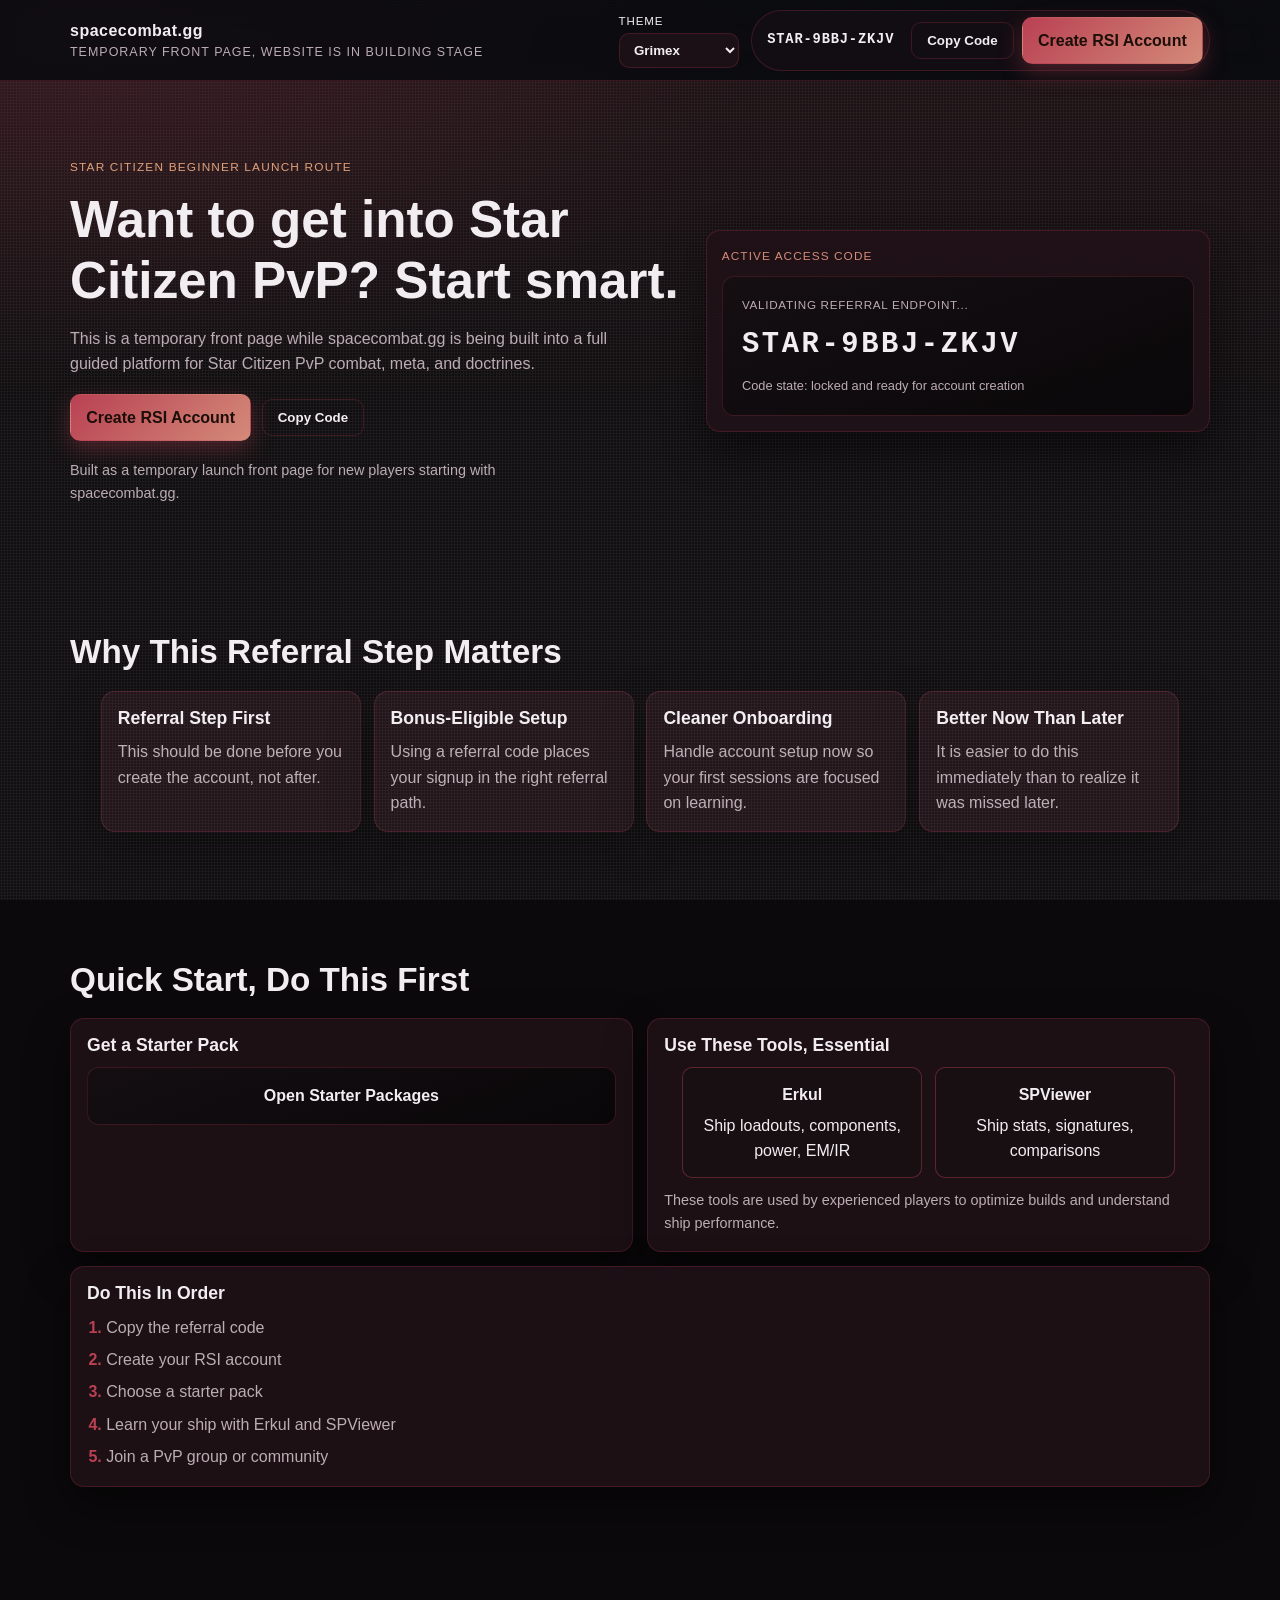
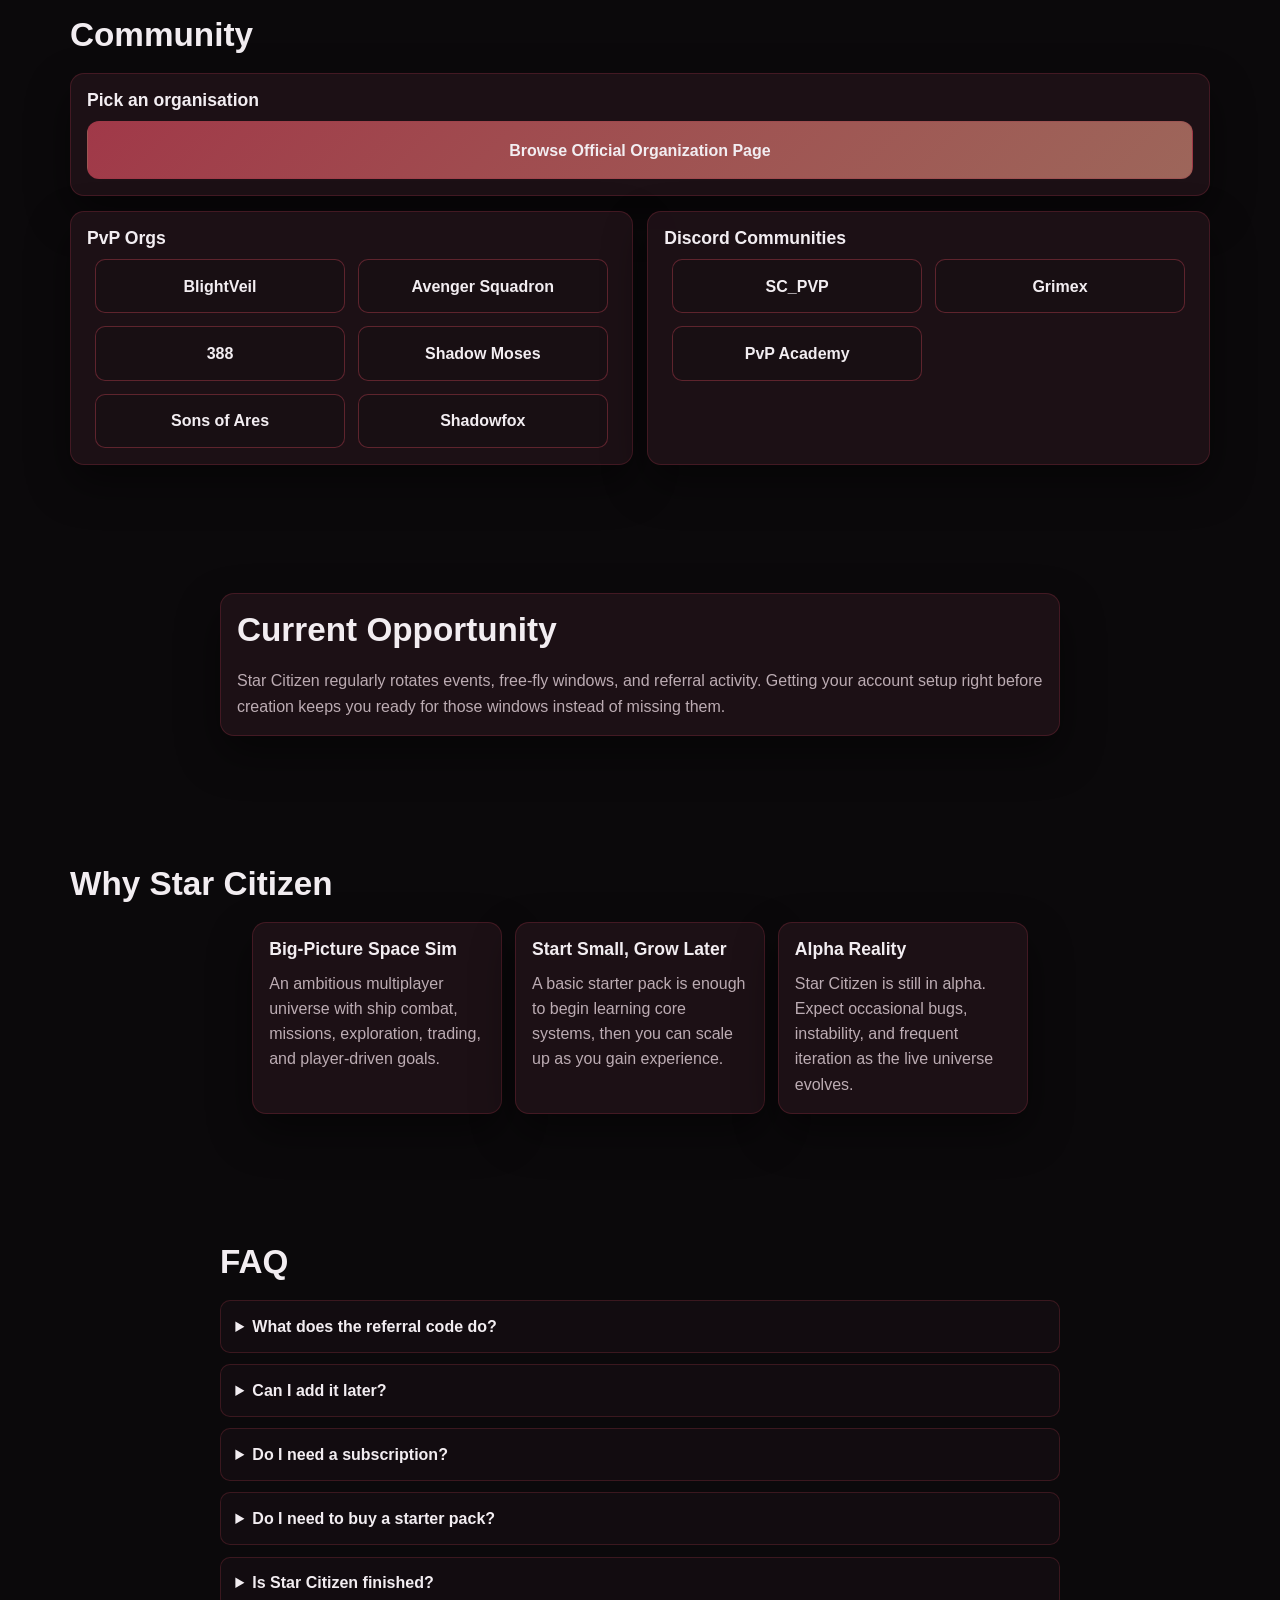
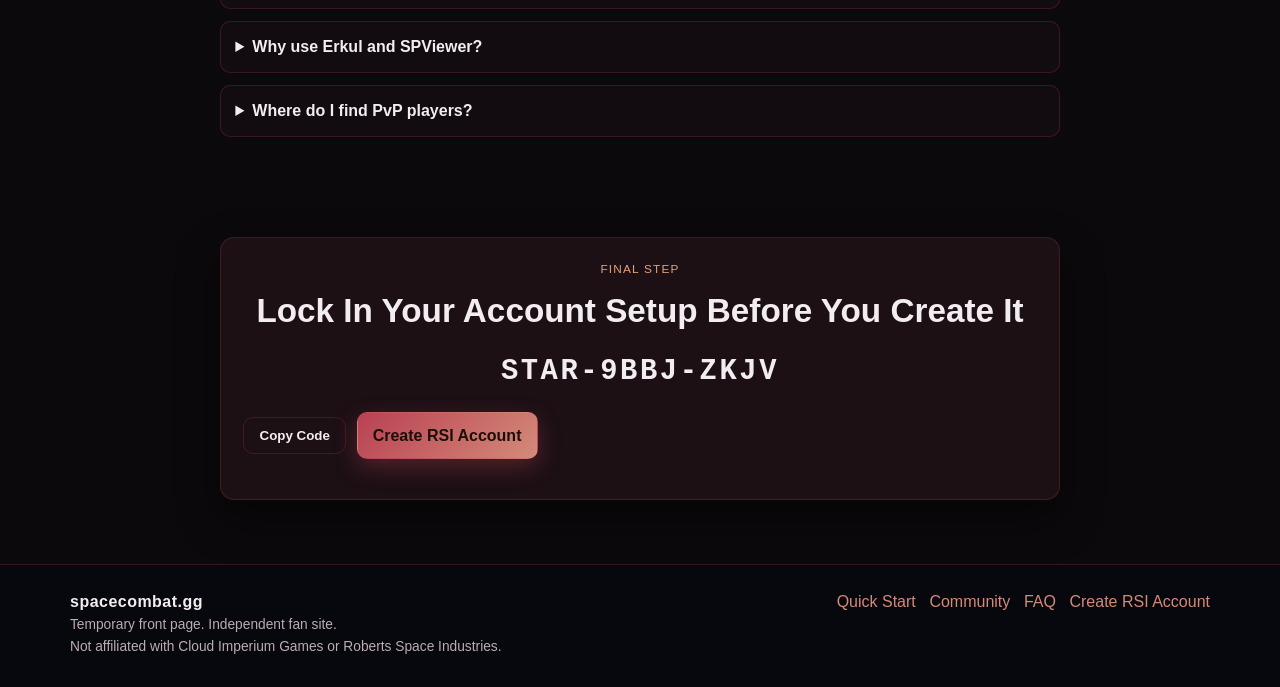
==== commit 9aa2da5b: "Update front page copy, community section, and theme labels" ====
--- a/index.html
+++ b/index.html
@@ -25,7 +25,7 @@
       <div class="container topbar__inner">
         <div class="brand-block">
           <p class="brand-block__site" data-site-name>spacecombat.gg</p>
-          <p class="brand-block__label" data-site-label>Temporary Front Page</p>
+          <p class="brand-block__label" data-site-label>Temporary front page, Website is in building stage</p>
         </div>
 
         <div class="header-controls">
@@ -36,8 +36,8 @@
 
           <div class="ref-chip" aria-label="Active referral code controls">
             <span class="ref-chip__code" data-code-display>STAR-9BBJ-ZKJV</span>
-            <button class="btn btn--ghost" type="button" data-copy-btn>Copy</button>
-            <a class="btn btn--primary" data-referral-link href="#" target="_blank" rel="noopener noreferrer">Create Account</a>
+            <button class="btn btn--ghost" type="button" data-copy-btn>Copy Code</button>
+            <a class="btn btn--primary" data-referral-link href="#" target="_blank" rel="noopener noreferrer">Create RSI Account</a>
           </div>
         </div>
       </div>
@@ -51,10 +51,8 @@
             <p class="eyebrow">Star Citizen beginner launch route</p>
             <h1 data-hero-headline></h1>
             <p class="hero__sub" data-hero-subheadline></p>
-            <div class="hero__actions">
-              <a class="btn btn--primary" data-referral-link href="#" target="_blank" rel="noopener noreferrer"
-                >Create Account With This Code</a
-              >
+            <div class="hero__actions cta-group">
+              <a class="btn btn--primary" data-referral-link href="#" target="_blank" rel="noopener noreferrer">Create RSI Account</a>
               <button class="btn btn--ghost" type="button" data-copy-btn>Copy Code</button>
             </div>
             <p class="hero__note">Built as a temporary launch front page for new players starting with spacecombat.gg.</p>
@@ -84,10 +82,10 @@
           <h2>Quick Start, Do This First</h2>
           <div class="quick-layout">
             <article class="panel content-card">
-              <h3>Best Starter Pack Right Now</h3>
-              <p class="content-card__big" data-starter-pack-name></p>
-              <p data-starter-pack-description></p>
-              <p class="content-card__hint">Start simple, upgrade later once you understand the game.</p>
+              <h3>Get a Starter Pack</h3>
+              <a class="premium-link" href="https://robertsspaceindustries.com/en/store/pledge/browse/game-packages" target="_blank" rel="noopener noreferrer"
+                >Open Starter Packages</a
+              >
             </article>
 
             <article class="panel content-card">
@@ -98,21 +96,33 @@
               </p>
             </article>
 
-            <article class="panel content-card">
+            <article class="panel content-card content-card--wide">
               <h3>Do This In Order</h3>
               <ol class="path-list" data-quick-path></ol>
             </article>
+          </div>
+        </div>
+      </section>
 
+      <section class="section" id="community">
+        <div class="container reveal">
+          <h2>Community</h2>
+          <div class="community-layout">
             <article class="panel content-card content-card--wide">
-              <h3>Start Learning PvP</h3>
-              <div class="subsection">
-                <h4>Active PvP Orgs</h4>
-                <div class="grid grid--orgs" data-orgs></div>
-              </div>
-              <div class="subsection">
-                <h4>PvP Discord Communities</h4>
-                <div class="grid grid--3" data-discords></div>
-              </div>
+              <h3>Pick an organisation</h3>
+              <a class="premium-link premium-link--primary" href="https://robertsspaceindustries.com/en/community/orgs" target="_blank" rel="noopener noreferrer"
+                >Browse Official Organization Page</a
+              >
+            </article>
+
+            <article class="panel content-card">
+              <h3>PvP Orgs</h3>
+              <div class="grid grid--3" data-orgs></div>
+            </article>
+
+            <article class="panel content-card">
+              <h3>Discord Communities</h3>
+              <div class="grid grid--3" data-discords></div>
             </article>
           </div>
         </div>
@@ -147,9 +157,9 @@
             <p class="eyebrow">Final step</p>
             <h2>Lock In Your Account Setup Before You Create It</h2>
             <p class="final-cta__code" data-code-display>STAR-9BBJ-ZKJV</p>
-            <div class="hero__actions">
+            <div class="hero__actions cta-group">
               <button class="btn btn--ghost" type="button" data-copy-btn>Copy Code</button>
-              <a class="btn btn--primary" data-referral-link href="#" target="_blank" rel="noopener noreferrer">Create Account</a>
+              <a class="btn btn--primary" data-referral-link href="#" target="_blank" rel="noopener noreferrer">Create RSI Account</a>
             </div>
           </article>
         </div>
--- a/style.css
+++ b/style.css
@@ -1,13 +1,13 @@
 :root {
-  --bg: #0a0a0d;
-  --bg-soft: #101017;
-  --panel: rgba(22, 20, 22, 0.85);
-  --line: rgba(255, 120, 96, 0.28);
-  --text: #eef1f7;
-  --muted: #9ca7be;
-  --accent: #ff7e5f;
-  --accent-2: #ffb08a;
-  --warn: #f3cb85;
+  --bg: #0b090b;
+  --bg-soft: #171014;
+  --panel: rgba(32, 18, 24, 0.86);
+  --line: rgba(156, 52, 68, 0.3);
+  --text: #f2edf1;
+  --muted: #bcacb3;
+  --accent: #b94153;
+  --accent-2: #d48a79;
+  --warn: #e1a17b;
   --shadow: 0 18px 44px rgba(0, 0, 0, 0.45);
   --max: 1140px;
   --radius: 14px;
@@ -26,7 +26,7 @@
   --warn: #ffd87d;
 }
 
-body[data-theme='avs'] {
+body[data-theme='stanton'] {
   --bg: #060c17;
   --bg-soft: #0d1627;
   --panel: rgba(16, 28, 47, 0.8);
@@ -294,6 +294,10 @@
   margin: 1.1rem 0;
 }
 
+.cta-group {
+  align-items: center;
+}
+
 .hero__note {
   font-size: 0.9rem;
 }
@@ -400,11 +404,8 @@
   grid-template-columns: repeat(auto-fit, minmax(190px, 240px));
 }
 
-.grid--orgs {
-  grid-template-columns: repeat(auto-fit, minmax(180px, 220px));
-}
-
-.quick-layout {
+.quick-layout,
+.community-layout {
   display: grid;
   gap: 0.9rem;
   grid-template-columns: repeat(2, minmax(0, 1fr));
@@ -420,9 +421,10 @@
   text-decoration: none;
   padding: 0.85rem;
   border-radius: 10px;
-  border: 1px solid var(--line);
-  background: color-mix(in srgb, var(--bg-soft) 72%, transparent);
+  border: 1px solid color-mix(in srgb, var(--line) 75%, var(--accent));
+  background: color-mix(in srgb, var(--bg-soft) 74%, transparent);
   transition: 0.2s ease;
+  text-align: center;
 }
 
 .link-card strong {
@@ -431,7 +433,31 @@
 
 .link-card:hover {
   transform: translateY(-2px);
-  border-color: color-mix(in srgb, var(--accent) 65%, var(--line));
+  border-color: color-mix(in srgb, var(--accent) 72%, var(--line));
+  box-shadow: 0 10px 22px color-mix(in srgb, var(--accent) 18%, transparent);
+}
+
+.premium-link {
+  display: block;
+  text-decoration: none;
+  text-align: center;
+  padding: 0.95rem 1.1rem;
+  border-radius: 12px;
+  border: 1px solid var(--line);
+  color: var(--text);
+  font-weight: 700;
+  background: linear-gradient(160deg, color-mix(in srgb, var(--bg-soft) 88%, black), color-mix(in srgb, var(--bg) 80%, black));
+  transition: 0.2s ease;
+}
+
+.premium-link:hover {
+  transform: translateY(-2px);
+  border-color: color-mix(in srgb, var(--accent) 68%, var(--line));
+  box-shadow: 0 12px 24px color-mix(in srgb, var(--accent) 20%, transparent);
+}
+
+.premium-link--primary {
+  background: linear-gradient(135deg, color-mix(in srgb, var(--accent) 85%, #15090d), color-mix(in srgb, var(--accent-2) 70%, #1d1112));
 }
 
 .path-list {
@@ -447,10 +473,6 @@
   font-weight: 800;
 }
 
-.subsection + .subsection {
-  margin-top: 1rem;
-}
-
 .faq {
   display: grid;
   gap: 0.7rem;
@@ -528,7 +550,8 @@
 
 @media (max-width: 960px) {
   .hero__grid,
-  .quick-layout {
+  .quick-layout,
+  .community-layout {
     grid-template-columns: 1fr;
   }
 
@@ -554,8 +577,17 @@
     flex-wrap: wrap;
   }
 
-  .btn {
+  .ref-chip .btn {
     flex: 1;
+  }
+
+  .cta-group {
+    flex-direction: column;
+    align-items: stretch;
+  }
+
+  .cta-group .btn {
+    width: 100%;
   }
 
   .hero {
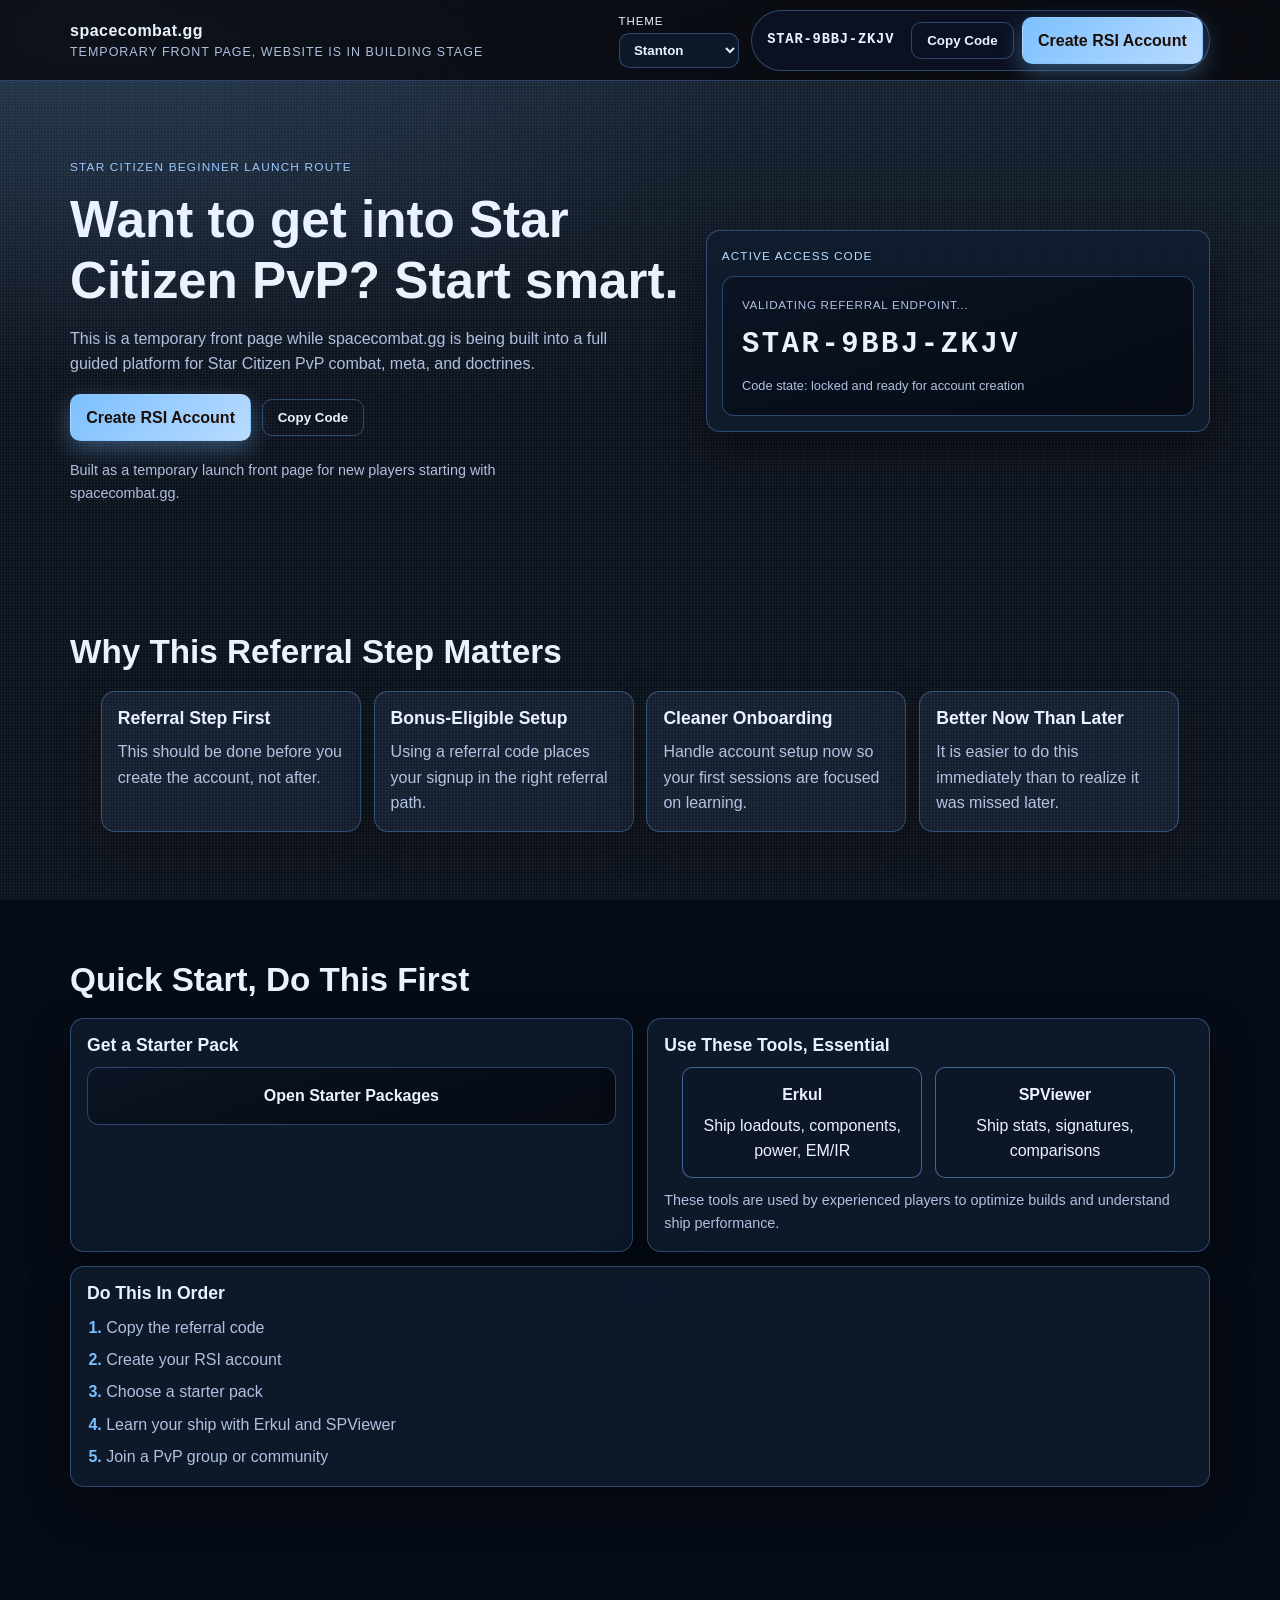
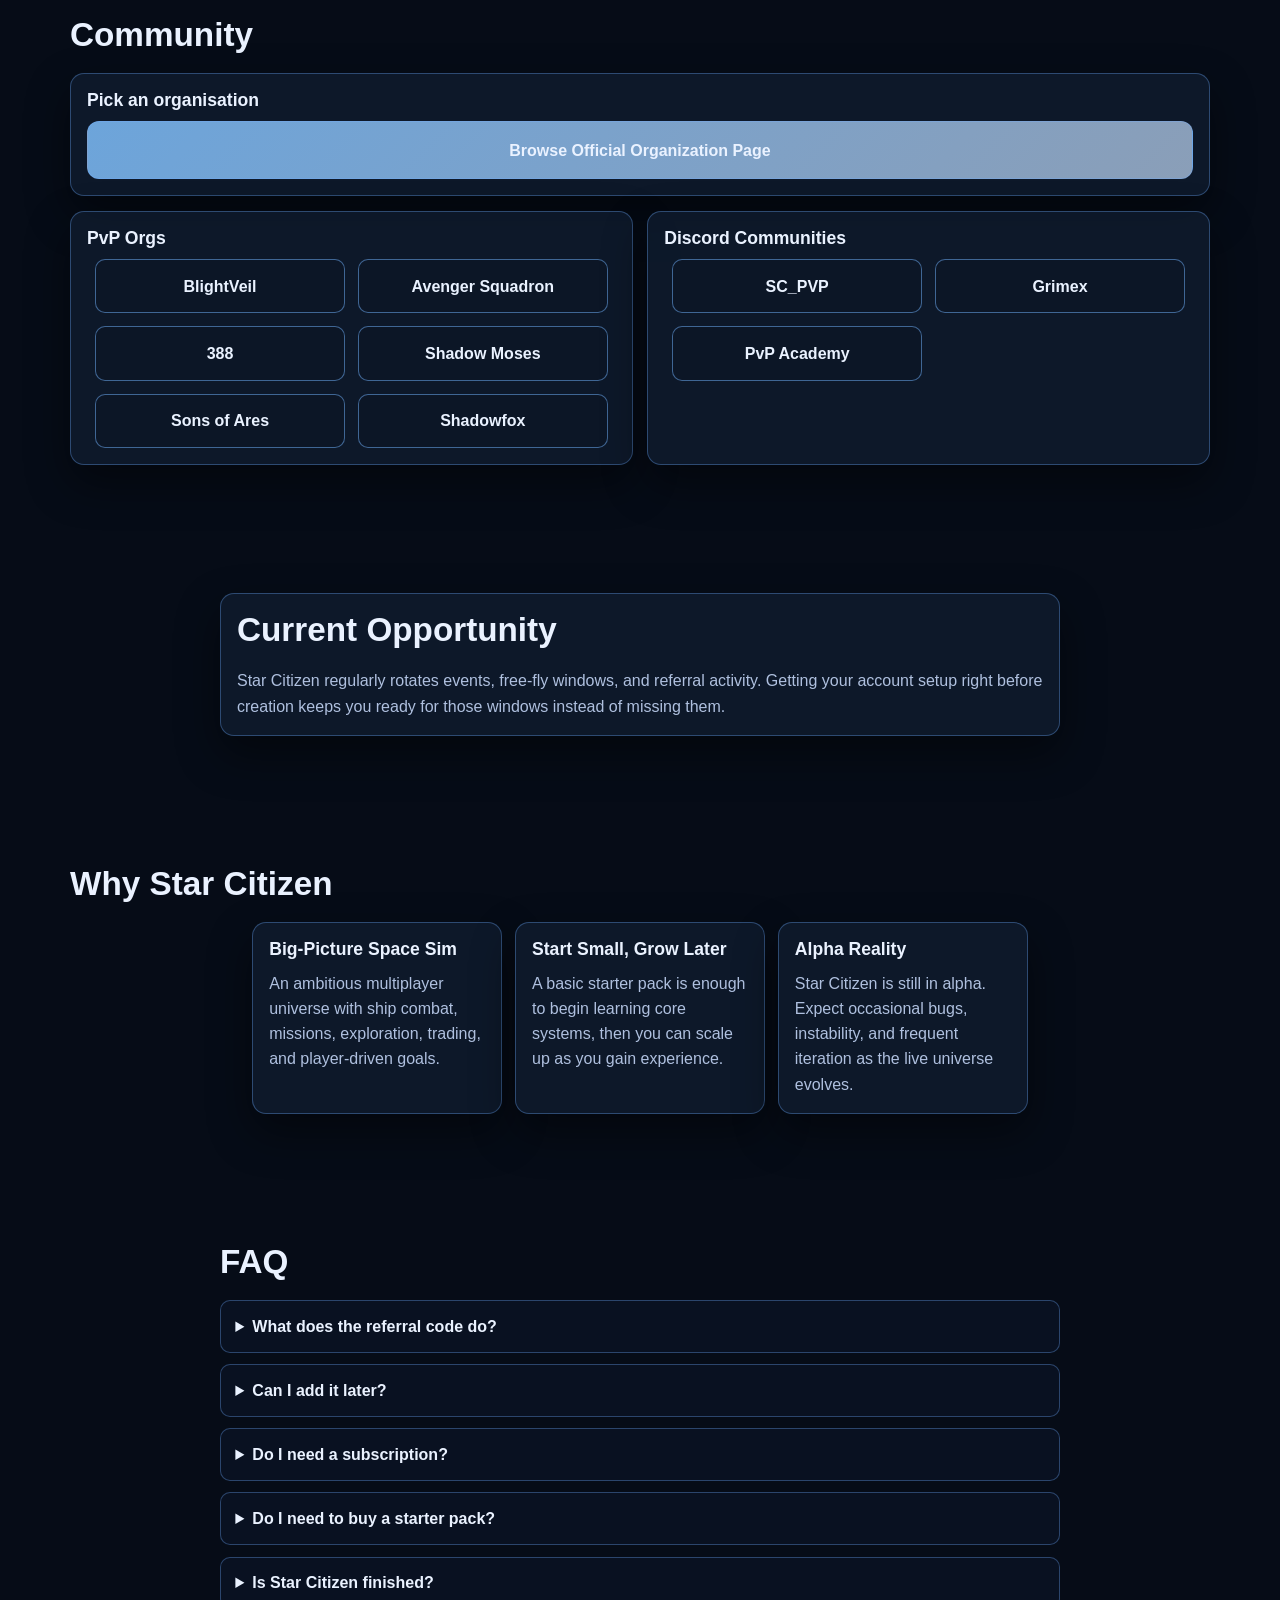
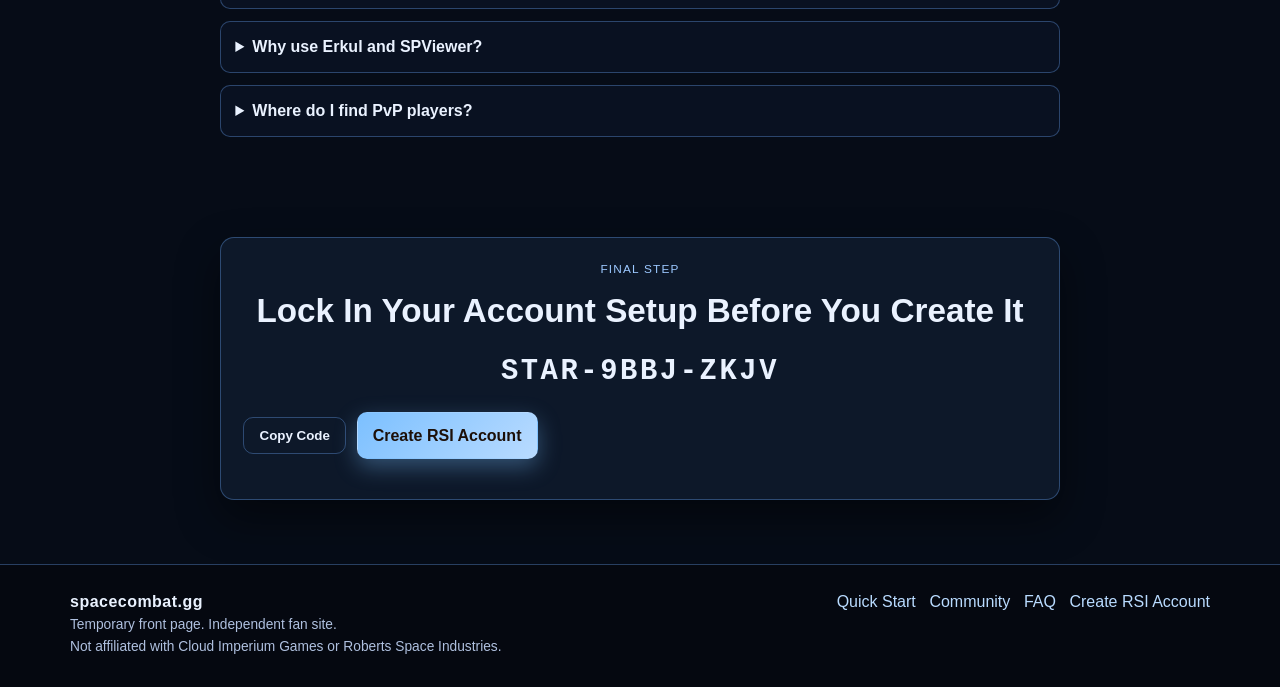
==== commit ac3a619b: "Add Google tag and set Stanton as default theme" ====
--- a/index.html
+++ b/index.html
@@ -1,6 +1,15 @@
 <!DOCTYPE html>
 <html lang="en">
   <head>
+    <!-- Google tag (gtag.js) -->
+    <script async src="https://www.googletagmanager.com/gtag/js?id=AW-18079961802"></script>
+    <script>
+      window.dataLayer = window.dataLayer || [];
+      function gtag(){dataLayer.push(arguments);}
+      gtag('js', new Date());
+
+      gtag('config', 'AW-18079961802');
+    </script>
     <meta charset="UTF-8" />
     <meta name="viewport" content="width=device-width, initial-scale=1.0" />
     <title>spacecombat.gg | Star Citizen Referral Code + Quick Start PvP Front Page</title>
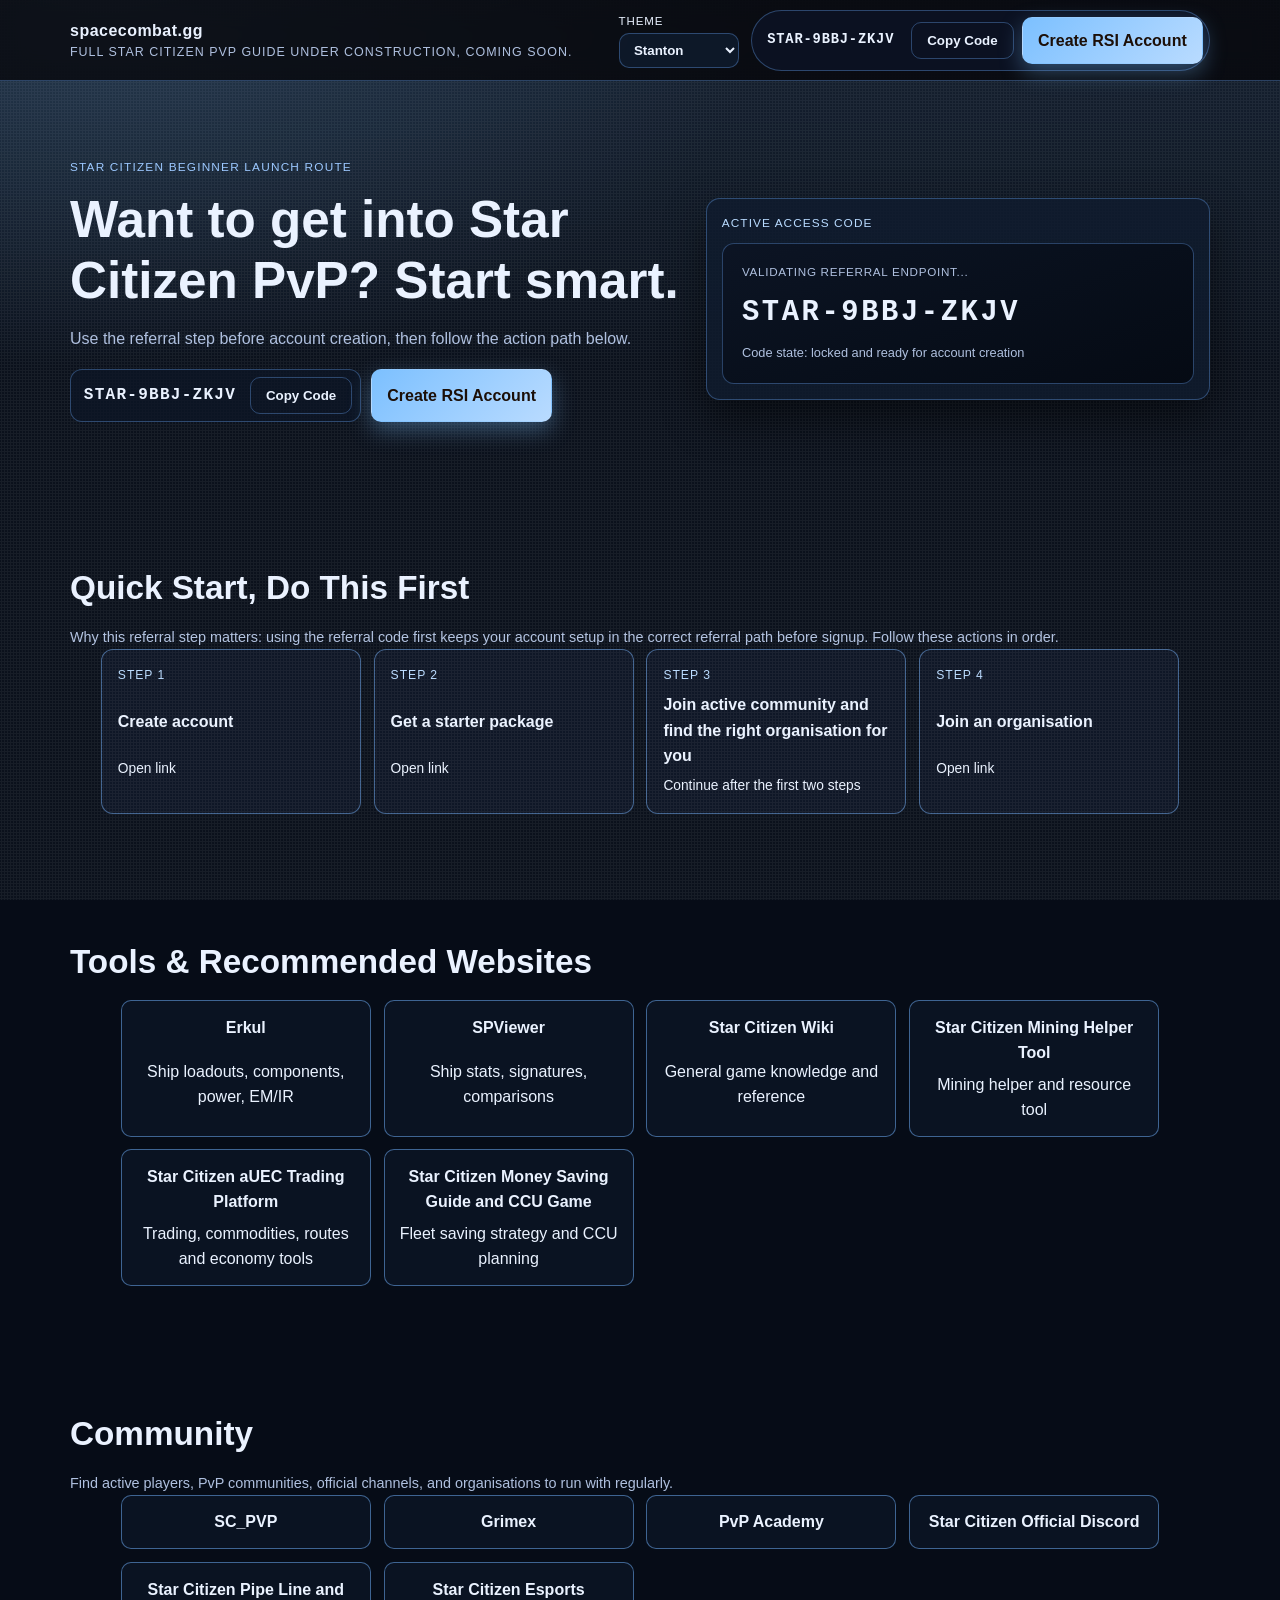
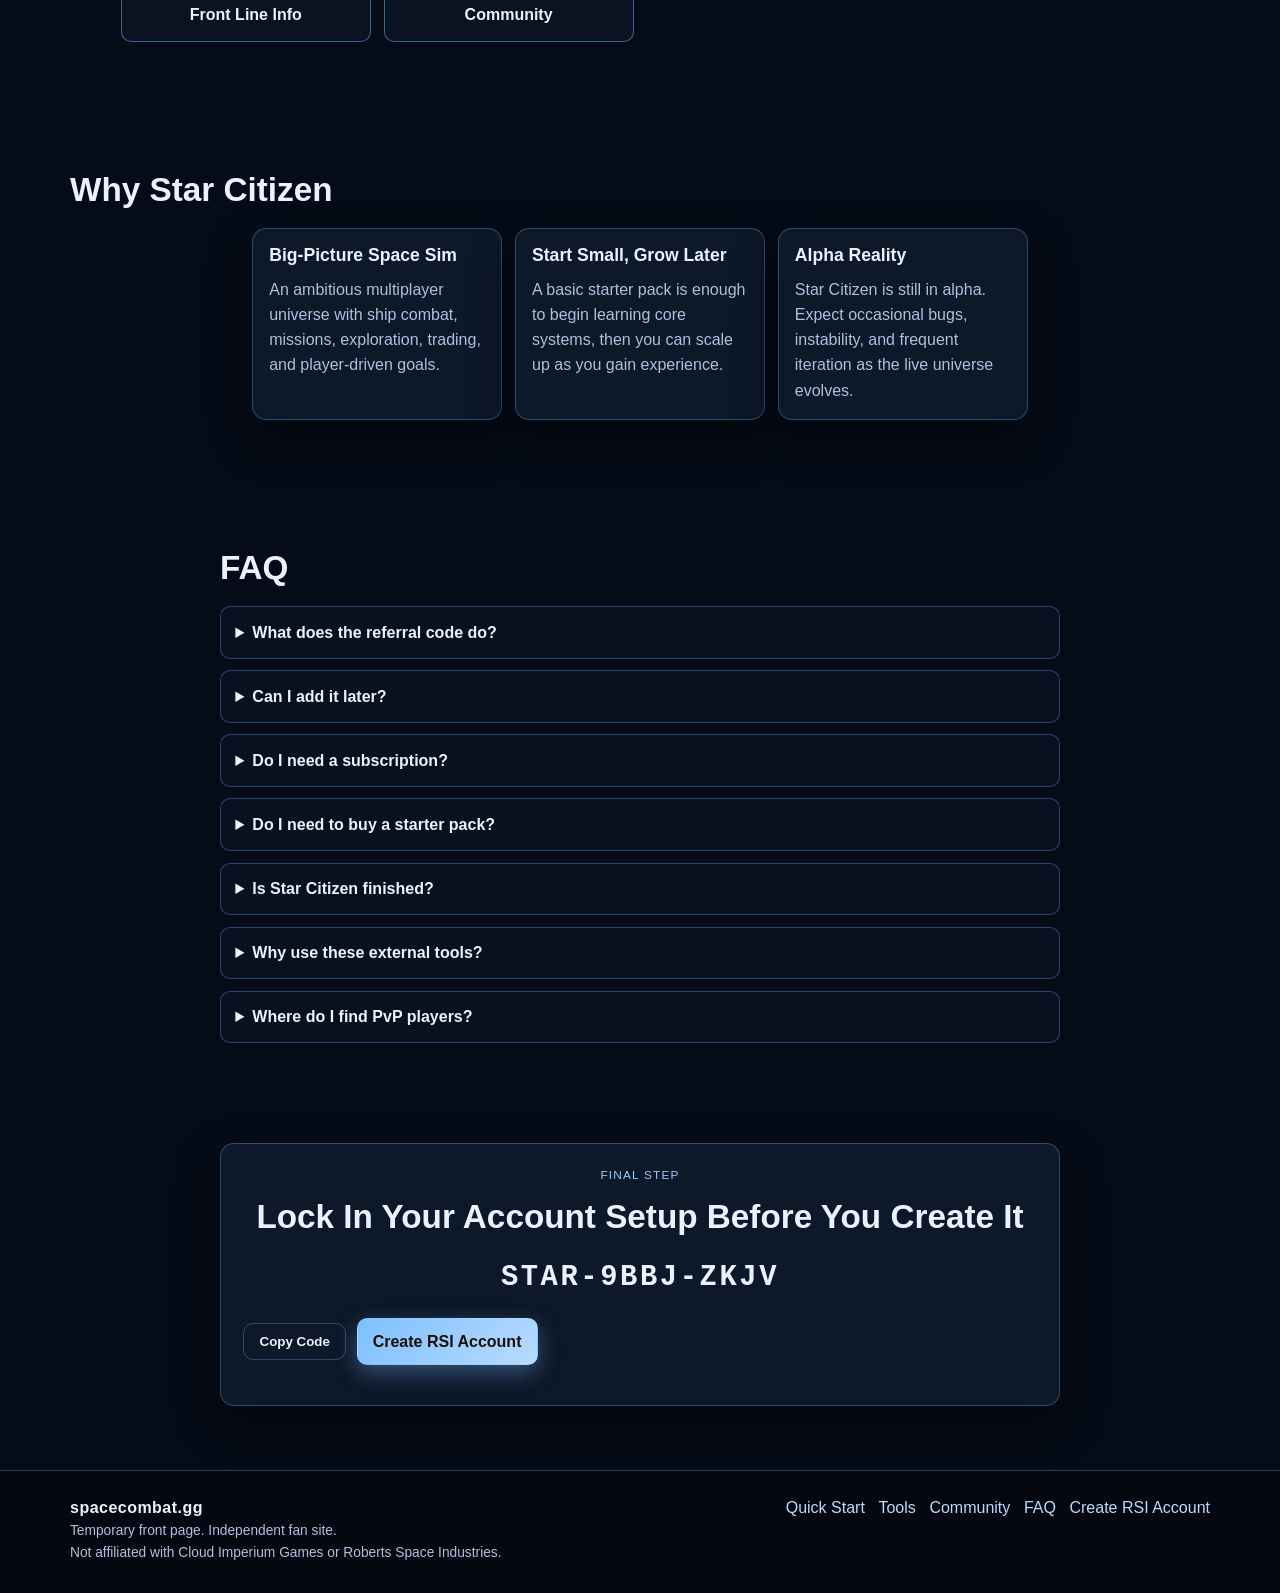
==== commit 291069dc: "Update referral page onboarding flow and resource sections" ====
--- a/index.html
+++ b/index.html
@@ -34,7 +34,7 @@
       <div class="container topbar__inner">
         <div class="brand-block">
           <p class="brand-block__site" data-site-name>spacecombat.gg</p>
-          <p class="brand-block__label" data-site-label>Temporary front page, Website is in building stage</p>
+          <p class="brand-block__label" data-site-label>Full Star Citizen PvP guide under construction, coming soon.</p>
         </div>
 
         <div class="header-controls">
@@ -60,11 +60,13 @@
             <p class="eyebrow">Star Citizen beginner launch route</p>
             <h1 data-hero-headline></h1>
             <p class="hero__sub" data-hero-subheadline></p>
-            <div class="hero__actions cta-group">
+            <div class="hero__actions">
+              <div class="code-copy-unit" aria-label="Referral code quick copy module">
+                <span class="code-copy-unit__code" data-code-display>STAR-9BBJ-ZKJV</span>
+                <button class="btn btn--ghost" type="button" data-copy-btn>Copy Code</button>
+              </div>
               <a class="btn btn--primary" data-referral-link href="#" target="_blank" rel="noopener noreferrer">Create RSI Account</a>
-              <button class="btn btn--ghost" type="button" data-copy-btn>Copy Code</button>
             </div>
-            <p class="hero__note">Built as a temporary launch front page for new players starting with spacecombat.gg.</p>
           </div>
 
           <aside class="panel code-panel reveal" aria-label="Active access code panel">
@@ -79,70 +81,26 @@
         </div>
       </section>
 
-      <section class="section">
+      <section class="section" id="quick-start">
         <div class="container reveal">
-          <h2>Why This Referral Step Matters</h2>
-          <div class="grid grid--4" data-benefits></div>
+          <h2>Quick Start, Do This First</h2>
+          <p class="support-text" data-onboarding-intro></p>
+          <div class="grid grid--4" data-onboarding-steps></div>
         </div>
       </section>
 
-      <section class="section" id="quick-start">
+      <section class="section" id="tools">
         <div class="container reveal">
-          <h2>Quick Start, Do This First</h2>
-          <div class="quick-layout">
-            <article class="panel content-card">
-              <h3>Get a Starter Pack</h3>
-              <a class="premium-link" href="https://robertsspaceindustries.com/en/store/pledge/browse/game-packages" target="_blank" rel="noopener noreferrer"
-                >Open Starter Packages</a
-              >
-            </article>
-
-            <article class="panel content-card">
-              <h3>Use These Tools, Essential</h3>
-              <div class="grid grid--2" data-tools></div>
-              <p class="support-text">
-                These tools are used by experienced players to optimize builds and understand ship performance.
-              </p>
-            </article>
-
-            <article class="panel content-card content-card--wide">
-              <h3>Do This In Order</h3>
-              <ol class="path-list" data-quick-path></ol>
-            </article>
-          </div>
+          <h2>Tools & Recommended Websites</h2>
+          <div class="grid grid--3" data-sites></div>
         </div>
       </section>
 
       <section class="section" id="community">
         <div class="container reveal">
           <h2>Community</h2>
-          <div class="community-layout">
-            <article class="panel content-card content-card--wide">
-              <h3>Pick an organisation</h3>
-              <a class="premium-link premium-link--primary" href="https://robertsspaceindustries.com/en/community/orgs" target="_blank" rel="noopener noreferrer"
-                >Browse Official Organization Page</a
-              >
-            </article>
-
-            <article class="panel content-card">
-              <h3>PvP Orgs</h3>
-              <div class="grid grid--3" data-orgs></div>
-            </article>
-
-            <article class="panel content-card">
-              <h3>Discord Communities</h3>
-              <div class="grid grid--3" data-discords></div>
-            </article>
-          </div>
-        </div>
-      </section>
-
-      <section class="section">
-        <div class="container narrow reveal">
-          <article class="panel content-card">
-            <h2 data-opportunity-title></h2>
-            <p data-opportunity-text></p>
-          </article>
+          <p class="support-text" data-community-intro></p>
+          <div class="grid grid--3" data-community-links></div>
         </div>
       </section>
 
--- a/style.css
+++ b/style.css
@@ -282,8 +282,7 @@
   margin-bottom: 0.75rem;
 }
 
-.hero__sub,
-.hero__note {
+.hero__sub {
   max-width: 64ch;
 }
 
@@ -298,8 +297,22 @@
   align-items: center;
 }
 
-.hero__note {
-  font-size: 0.9rem;
+.code-copy-unit {
+  display: inline-flex;
+  align-items: center;
+  gap: 0.5rem;
+  border: 1px solid var(--line);
+  border-radius: 12px;
+  padding: 0.45rem;
+  background: color-mix(in srgb, var(--bg-soft) 74%, transparent);
+}
+
+.code-copy-unit__code {
+  font-family: ui-monospace, SFMono-Regular, Menlo, Consolas, monospace;
+  letter-spacing: 0.08em;
+  font-weight: 800;
+  color: var(--text);
+  padding-inline: 0.35rem;
 }
 
 .panel {
@@ -413,6 +426,39 @@
 
 .content-card--wide {
   grid-column: span 2;
+}
+
+.step-card {
+  display: grid;
+  gap: 0.45rem;
+  text-decoration: none;
+  padding: 1rem;
+  border-radius: 12px;
+  border: 1px solid color-mix(in srgb, var(--line) 78%, var(--accent));
+  background: color-mix(in srgb, var(--bg-soft) 72%, transparent);
+  transition: 0.2s ease;
+}
+
+.step-card__index {
+  color: var(--accent-2);
+  font-size: 0.76rem;
+  letter-spacing: 0.08em;
+  text-transform: uppercase;
+}
+
+.step-card__title {
+  color: var(--text);
+  font-weight: 700;
+}
+
+.step-card__hint {
+  font-size: 0.86rem;
+}
+
+.step-card:hover {
+  transform: translateY(-2px);
+  border-color: color-mix(in srgb, var(--accent) 70%, var(--line));
+  box-shadow: 0 12px 22px color-mix(in srgb, var(--accent) 18%, transparent);
 }
 
 .link-card {
@@ -590,6 +636,20 @@
     width: 100%;
   }
 
+  .hero__actions {
+    flex-direction: column;
+    align-items: stretch;
+  }
+
+  .code-copy-unit {
+    width: 100%;
+    justify-content: space-between;
+  }
+
+  .code-copy-unit .btn {
+    flex: 1;
+  }
+
   .hero {
     padding-top: 4rem;
   }
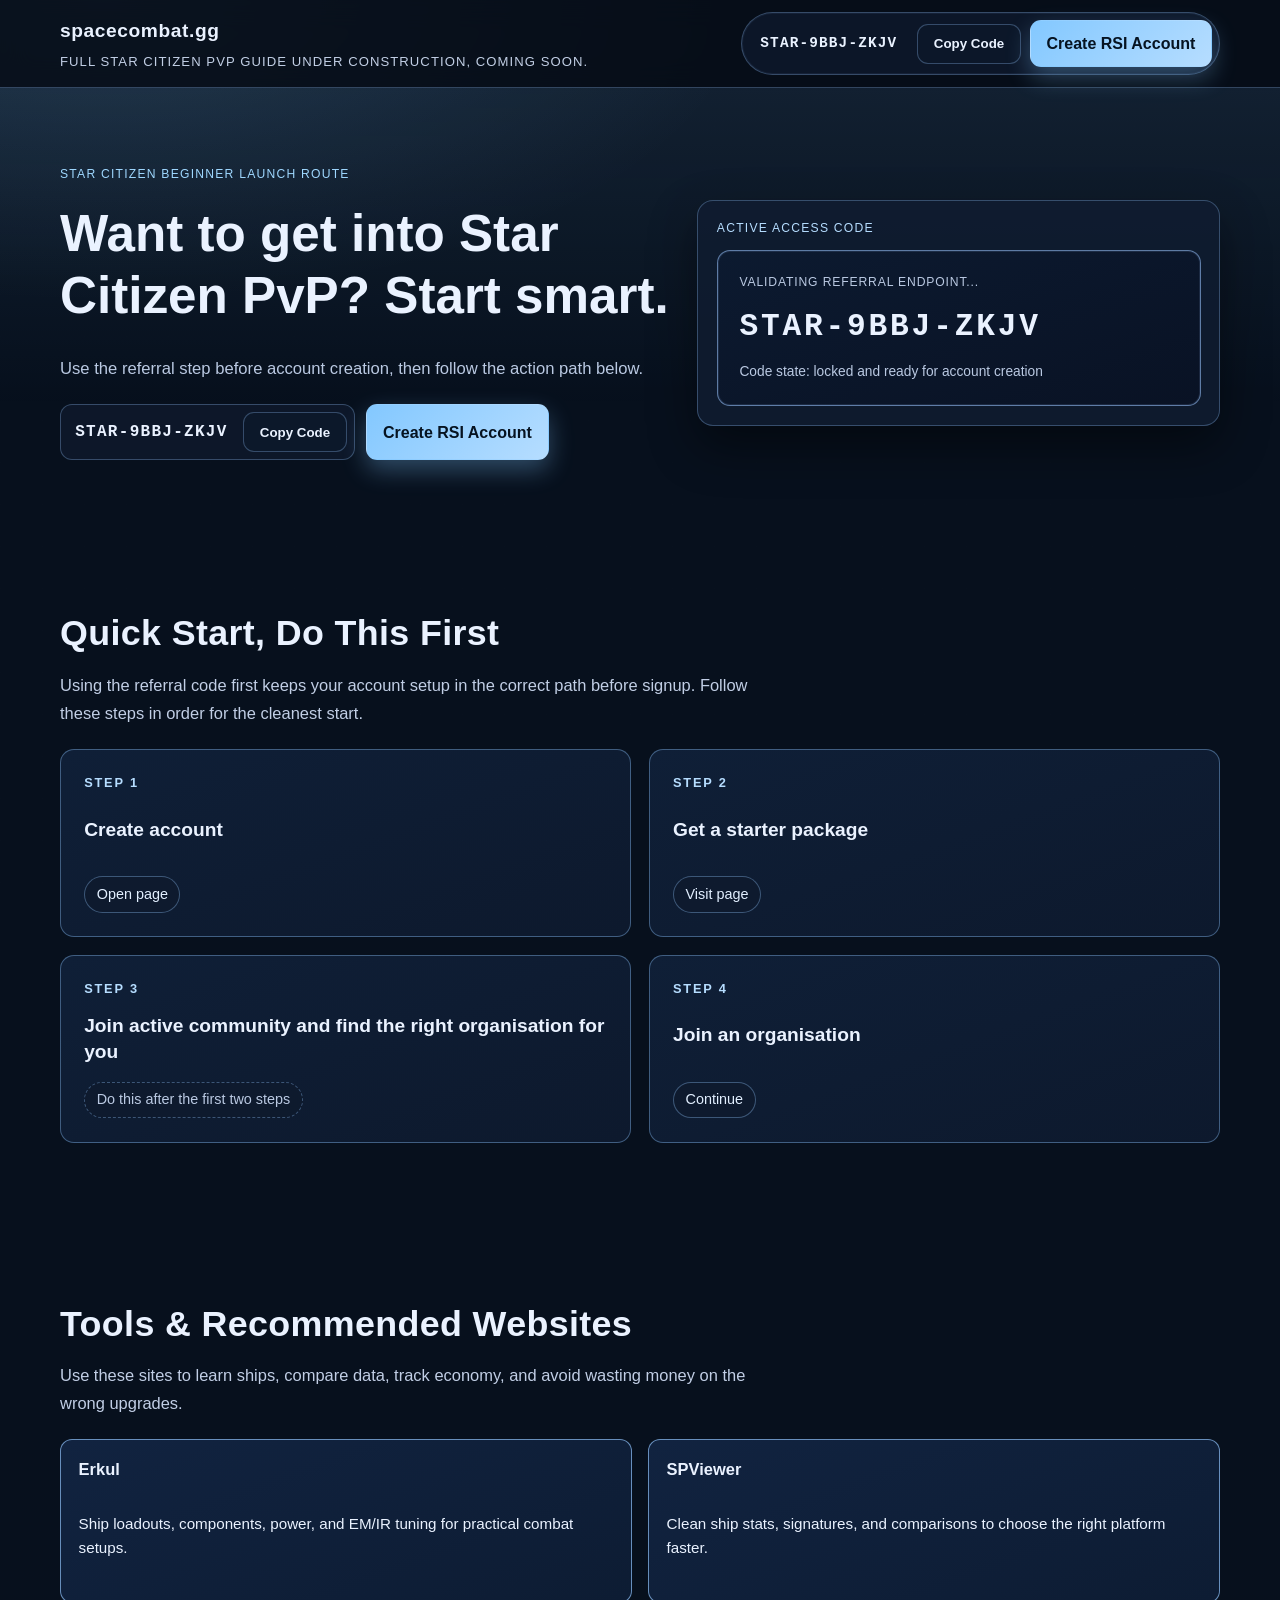
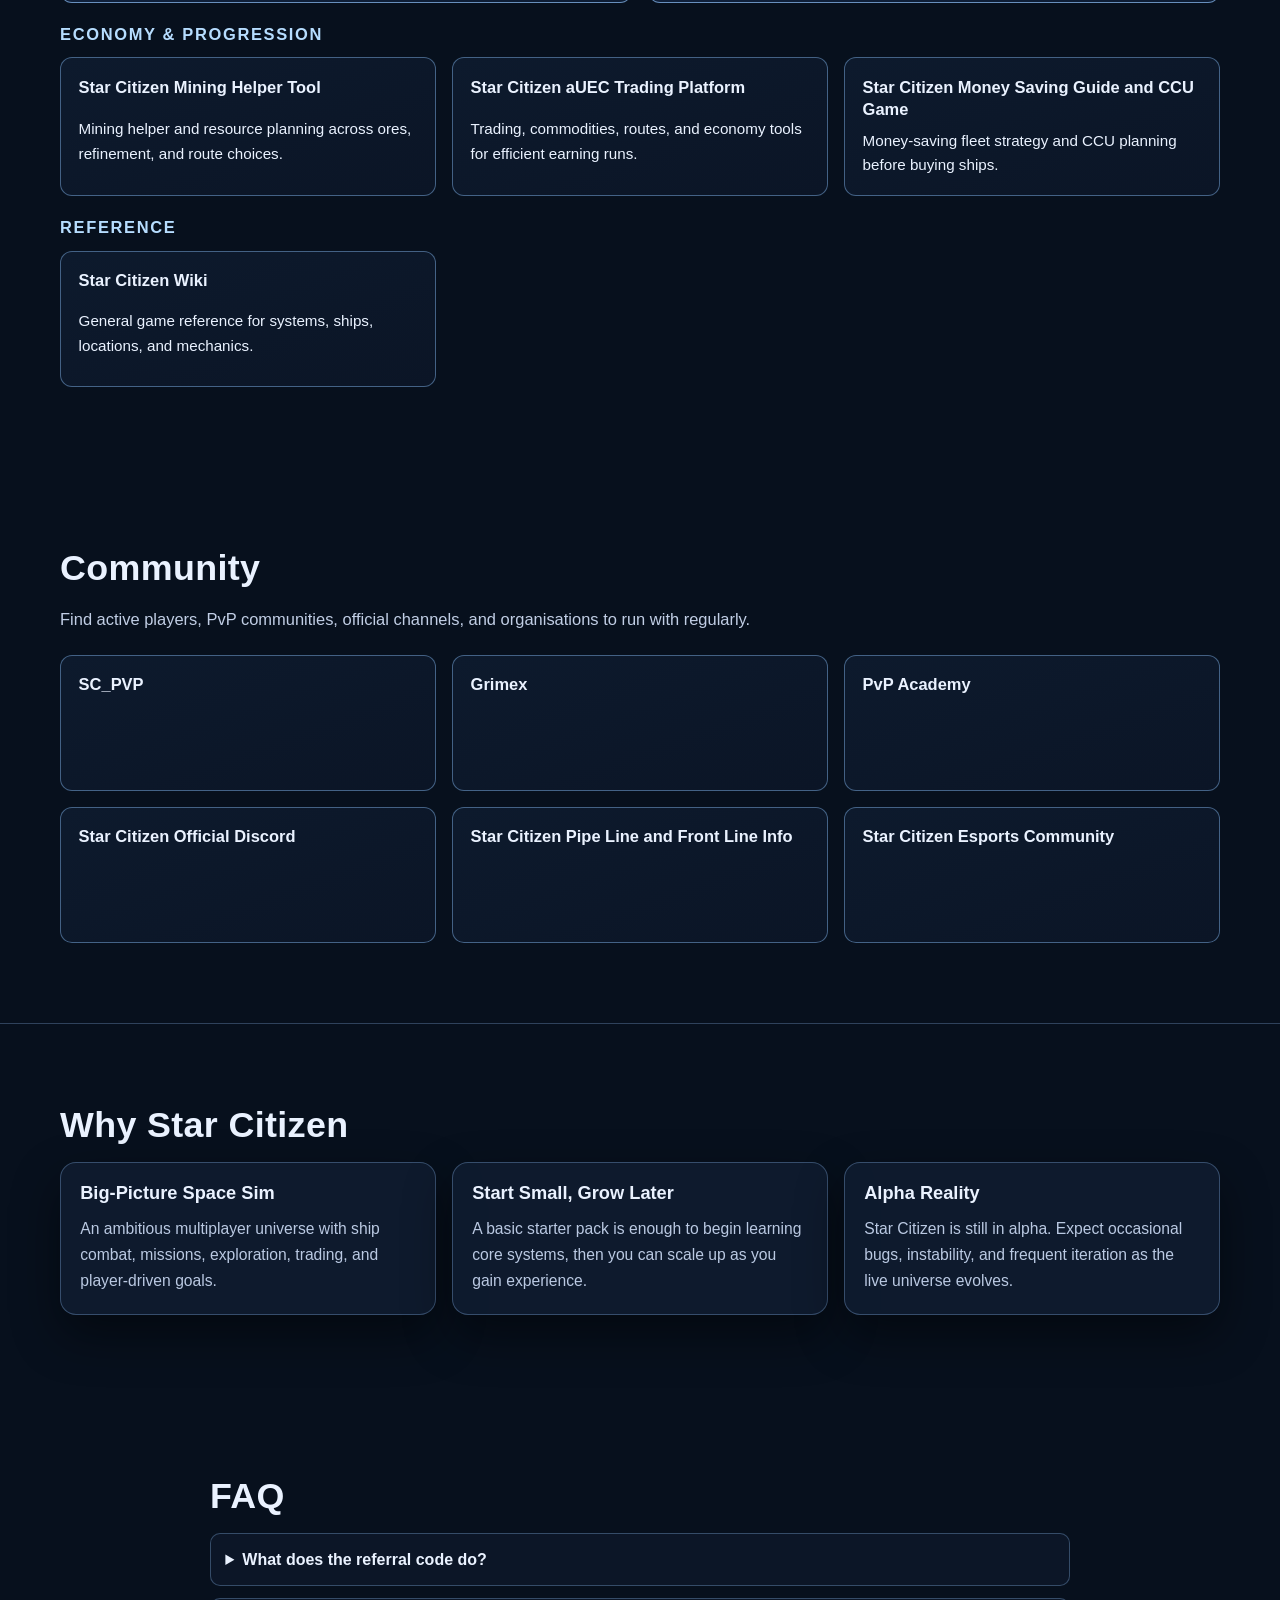
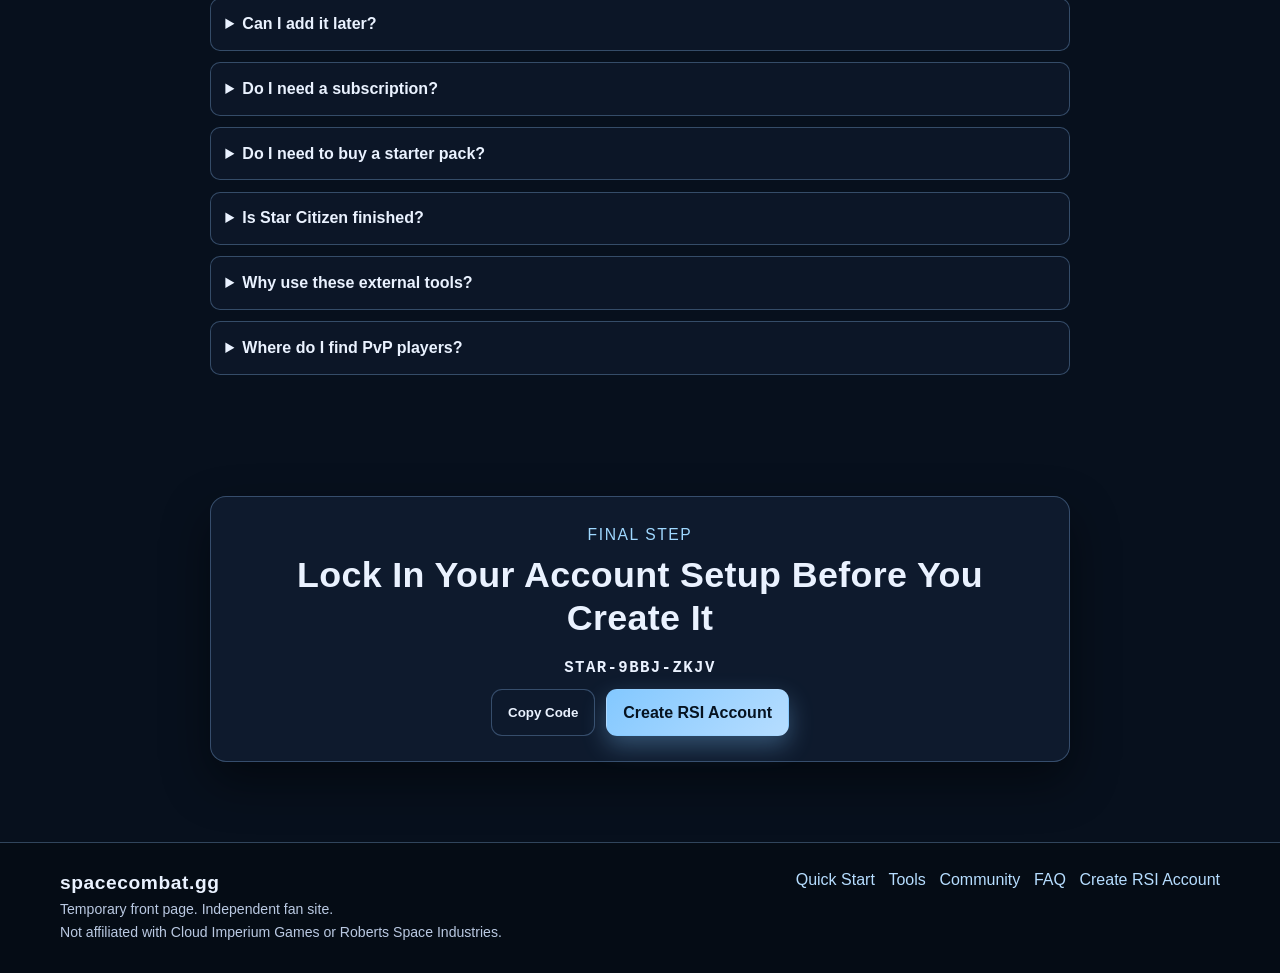
==== commit 07d23e5a: "Refine Stanton UI pass and remove theme switching" ====
--- a/index.html
+++ b/index.html
@@ -37,17 +37,10 @@
           <p class="brand-block__label" data-site-label>Full Star Citizen PvP guide under construction, coming soon.</p>
         </div>
 
-        <div class="header-controls">
-          <label class="theme-picker" for="themeSelect">
-            <span>Theme</span>
-            <select id="themeSelect" data-theme-select aria-label="Select site theme"></select>
-          </label>
-
-          <div class="ref-chip" aria-label="Active referral code controls">
-            <span class="ref-chip__code" data-code-display>STAR-9BBJ-ZKJV</span>
-            <button class="btn btn--ghost" type="button" data-copy-btn>Copy Code</button>
-            <a class="btn btn--primary" data-referral-link href="#" target="_blank" rel="noopener noreferrer">Create RSI Account</a>
-          </div>
+        <div class="ref-chip" aria-label="Active referral code controls">
+          <span class="ref-chip__code" data-code-display>STAR-9BBJ-ZKJV</span>
+          <button class="btn btn--ghost" type="button" data-copy-btn>Copy Code</button>
+          <a class="btn btn--primary" data-referral-link href="#" target="_blank" rel="noopener noreferrer">Create RSI Account</a>
         </div>
       </div>
     </header>
@@ -84,30 +77,41 @@
       <section class="section" id="quick-start">
         <div class="container reveal">
           <h2>Quick Start, Do This First</h2>
-          <p class="support-text" data-onboarding-intro></p>
-          <div class="grid grid--4" data-onboarding-steps></div>
+          <p class="support-text support-text--section" data-onboarding-intro></p>
+          <div class="grid grid--steps" data-onboarding-steps></div>
         </div>
       </section>
 
       <section class="section" id="tools">
         <div class="container reveal">
           <h2>Tools & Recommended Websites</h2>
-          <div class="grid grid--3" data-sites></div>
+          <p class="support-text support-text--section" data-tools-intro></p>
+          <div class="tools-layout">
+            <div class="grid grid--featured" data-sites-featured></div>
+            <div class="tool-category">
+              <h3>Economy & Progression</h3>
+              <div class="grid grid--tools" data-sites-economy></div>
+            </div>
+            <div class="tool-category">
+              <h3>Reference</h3>
+              <div class="grid grid--tools" data-sites-reference></div>
+            </div>
+          </div>
         </div>
       </section>
 
       <section class="section" id="community">
         <div class="container reveal">
           <h2>Community</h2>
-          <p class="support-text" data-community-intro></p>
-          <div class="grid grid--3" data-community-links></div>
+          <p class="support-text support-text--section" data-community-intro></p>
+          <div class="grid grid--community" data-community-links></div>
         </div>
       </section>
 
-      <section class="section">
+      <section class="section section--separated">
         <div class="container reveal">
           <h2>Why Star Citizen</h2>
-          <div class="grid grid--3" data-why-cards></div>
+          <div class="grid grid--why" data-why-cards></div>
         </div>
       </section>
 
--- a/style.css
+++ b/style.css
@@ -1,41 +1,17 @@
 :root {
-  --bg: #0b090b;
-  --bg-soft: #171014;
-  --panel: rgba(32, 18, 24, 0.86);
-  --line: rgba(156, 52, 68, 0.3);
-  --text: #f2edf1;
-  --muted: #bcacb3;
-  --accent: #b94153;
-  --accent-2: #d48a79;
-  --warn: #e1a17b;
-  --shadow: 0 18px 44px rgba(0, 0, 0, 0.45);
-  --max: 1140px;
-  --radius: 14px;
-}
-
-/* Theme variants */
-body[data-theme='pyro'] {
-  --bg: #0d0907;
-  --bg-soft: #1a100c;
-  --panel: rgba(36, 20, 14, 0.82);
-  --line: rgba(255, 147, 90, 0.36);
-  --text: #fff1e7;
-  --muted: #d7b7a1;
-  --accent: #ff9a52;
-  --accent-2: #ffd09c;
-  --warn: #ffd87d;
-}
-
-body[data-theme='stanton'] {
-  --bg: #060c17;
-  --bg-soft: #0d1627;
-  --panel: rgba(16, 28, 47, 0.8);
-  --line: rgba(109, 170, 255, 0.34);
+  --bg: #07101d;
+  --bg-soft: #0f1a2d;
+  --panel: rgba(16, 29, 49, 0.84);
+  --line: rgba(128, 168, 220, 0.36);
+  --line-strong: rgba(156, 198, 255, 0.58);
   --text: #eaf2ff;
-  --muted: #afc0df;
-  --accent: #7cc0ff;
-  --accent-2: #b9dbff;
-  --warn: #9cc8ff;
+  --muted: #bac9e2;
+  --accent: #83c8ff;
+  --accent-2: #b6ddff;
+  --warn: #9fd8ff;
+  --shadow: 0 20px 48px rgba(0, 0, 0, 0.45);
+  --max: 1160px;
+  --radius: 16px;
 }
 
 * {
@@ -51,10 +27,10 @@
   min-height: 100vh;
   font-family: Inter, Segoe UI, Roboto, Helvetica, Arial, sans-serif;
   color: var(--text);
-  line-height: 1.58;
+  line-height: 1.62;
   background:
-    radial-gradient(1100px 450px at 75% -15%, color-mix(in srgb, var(--accent) 22%, transparent), transparent 70%),
-    radial-gradient(900px 500px at 8% 0%, color-mix(in srgb, var(--accent) 16%, transparent), transparent 74%),
+    radial-gradient(1200px 520px at 74% -10%, color-mix(in srgb, var(--accent) 22%, transparent), transparent 72%),
+    radial-gradient(900px 420px at 8% 0%, color-mix(in srgb, var(--accent) 14%, transparent), transparent 72%),
     var(--bg);
 }
 
@@ -63,9 +39,11 @@
   position: fixed;
   inset: 0;
   pointer-events: none;
-  opacity: 0.07;
-  background-image: radial-gradient(circle, #fff 1px, transparent 1.6px);
-  background-size: 3px 3px;
+  opacity: 0.06;
+  background-image:
+    linear-gradient(to right, rgba(255, 255, 255, 0.08) 1px, transparent 1px),
+    linear-gradient(to bottom, rgba(255, 255, 255, 0.08) 1px, transparent 1px);
+  background-size: 42px 42px;
 }
 
 h1,
@@ -84,26 +62,19 @@
 }
 
 h1 {
-  font-size: clamp(2rem, 4vw, 3.2rem);
-  margin-bottom: 0.9rem;
+  font-size: clamp(2.2rem, 4vw, 3.35rem);
+  margin-bottom: 1rem;
 }
 
 h2 {
-  font-size: clamp(1.5rem, 2.6vw, 2.1rem);
-  margin-bottom: 1.15rem;
+  font-size: clamp(1.65rem, 2.8vw, 2.3rem);
+  margin-bottom: 0.95rem;
+  letter-spacing: 0.01em;
 }
 
 h3 {
-  font-size: 1.1rem;
-  margin-bottom: 0.65rem;
-}
-
-h4 {
-  font-size: 0.96rem;
-  text-transform: uppercase;
-  letter-spacing: 0.06em;
-  color: var(--accent-2);
-  margin-bottom: 0.8rem;
+  font-size: clamp(1.1rem, 2vw, 1.32rem);
+  margin-bottom: 0.72rem;
 }
 
 p {
@@ -120,7 +91,7 @@
 }
 
 .narrow {
-  width: min(840px, 92%);
+  width: min(860px, 92%);
 }
 
 .skip-link {
@@ -140,7 +111,11 @@
 }
 
 .section {
-  padding: 4rem 0;
+  padding: 5rem 0;
+}
+
+.section--separated {
+  border-top: 1px solid color-mix(in srgb, var(--line) 90%, transparent);
 }
 
 .topbar {
@@ -148,113 +123,96 @@
   top: 0;
   z-index: 20;
   border-bottom: 1px solid var(--line);
-  background: rgba(8, 10, 15, 0.78);
+  background: rgba(7, 14, 24, 0.78);
   backdrop-filter: blur(14px);
 }
 
 .topbar__inner {
-  min-height: 72px;
+  min-height: 84px;
   display: flex;
-  gap: 1rem;
+  gap: 1.2rem;
   justify-content: space-between;
   align-items: center;
-  padding: 0.6rem 0;
+  padding: 0.78rem 0;
+}
+
+.brand-block {
+  display: grid;
+  gap: 0.26rem;
 }
 
 .brand-block__site,
 .footer__site {
   color: var(--text);
+  font-size: 1.2rem;
   font-weight: 800;
   letter-spacing: 0.03em;
 }
 
 .brand-block__label {
-  font-size: 0.78rem;
+  font-size: 0.82rem;
   letter-spacing: 0.08em;
   text-transform: uppercase;
-}
-
-.header-controls {
-  display: flex;
-  align-items: center;
-  gap: 0.8rem;
-  flex-wrap: wrap;
-  justify-content: end;
-}
-
-.theme-picker {
-  display: grid;
-  gap: 0.2rem;
-  font-size: 0.72rem;
-  text-transform: uppercase;
-  letter-spacing: 0.08em;
-}
-
-.theme-picker select {
-  min-width: 120px;
-  background: var(--panel);
-  color: var(--text);
-  border: 1px solid var(--line);
-  border-radius: 10px;
-  padding: 0.5rem 0.65rem;
-  font-weight: 600;
+  color: color-mix(in srgb, var(--muted) 88%, white);
 }
 
 .ref-chip {
   display: flex;
-  gap: 0.5rem;
+  gap: 0.52rem;
   align-items: center;
-  padding: 0.38rem;
+  padding: 0.42rem;
   border: 1px solid var(--line);
   border-radius: 999px;
-  background: color-mix(in srgb, var(--bg-soft) 72%, transparent);
+  background: color-mix(in srgb, var(--bg-soft) 82%, transparent);
+  box-shadow: inset 0 0 0 1px color-mix(in srgb, var(--line) 22%, transparent);
 }
 
 .ref-chip__code {
   font-family: ui-monospace, SFMono-Regular, Menlo, Consolas, monospace;
-  font-size: 0.86rem;
-  letter-spacing: 0.06em;
+  font-size: 0.9rem;
+  letter-spacing: 0.08em;
   font-weight: 700;
-  padding-inline: 0.55rem;
+  padding-inline: 0.7rem;
 }
 
 .btn {
   border: 1px solid transparent;
-  border-radius: 10px;
+  border-radius: 11px;
   display: inline-flex;
   justify-content: center;
   align-items: center;
+  min-height: 40px;
   font-weight: 700;
-  padding: 0.62rem 0.95rem;
+  padding: 0.6rem 1rem;
   text-decoration: none;
   cursor: pointer;
-  transition: 0.2s ease;
+  transition: transform 0.2s ease, border-color 0.2s ease, box-shadow 0.2s ease, background-color 0.2s ease;
 }
 
 .btn:hover {
   transform: translateY(-1px);
 }
 
-.btn:focus-visible,
-.theme-picker select:focus-visible {
+.btn:focus-visible {
   outline: 2px solid var(--warn);
   outline-offset: 2px;
 }
 
 .btn--primary {
-  color: #1c0f08;
+  color: #061321;
   background: linear-gradient(135deg, var(--accent), var(--accent-2));
-  box-shadow: 0 8px 22px color-mix(in srgb, var(--accent) 35%, transparent);
+  box-shadow: 0 10px 24px color-mix(in srgb, var(--accent) 32%, transparent);
 }
 
 .btn--ghost {
   color: var(--text);
   border-color: var(--line);
-  background: transparent;
+  background: color-mix(in srgb, var(--bg-soft) 52%, transparent);
 }
 
 .hero {
   padding-top: 4.8rem;
+  padding-bottom: 4.5rem;
   position: relative;
   overflow: clip;
 }
@@ -263,38 +221,45 @@
   position: absolute;
   inset: 0;
   pointer-events: none;
-  background: linear-gradient(180deg, color-mix(in srgb, var(--accent) 8%, transparent), transparent 70%);
+  background: linear-gradient(180deg, color-mix(in srgb, var(--accent) 9%, transparent), transparent 72%);
 }
 
 .hero__grid {
   position: relative;
   display: grid;
-  grid-template-columns: 1.1fr 0.9fr;
-  gap: 1.2rem;
+  grid-template-columns: 1.08fr 0.92fr;
+  gap: 1.5rem;
   align-items: center;
+}
+
+.hero__copy {
+  display: grid;
+  gap: 0.8rem;
 }
 
 .eyebrow {
   text-transform: uppercase;
   letter-spacing: 0.1em;
   color: var(--warn);
-  font-size: 0.74rem;
-  margin-bottom: 0.75rem;
+  font-size: 0.76rem;
+  margin-bottom: 0.35rem;
 }
 
 .hero__sub {
-  max-width: 64ch;
+  max-width: 70ch;
+  font-size: 1.04rem;
+  line-height: 1.72;
 }
 
 .hero__actions {
   display: flex;
   flex-wrap: wrap;
-  gap: 0.65rem;
-  margin: 1.1rem 0;
+  gap: 0.68rem;
+  margin-top: 0.5rem;
 }
 
 .cta-group {
-  align-items: center;
+  justify-content: center;
 }
 
 .code-copy-unit {
@@ -303,8 +268,8 @@
   gap: 0.5rem;
   border: 1px solid var(--line);
   border-radius: 12px;
-  padding: 0.45rem;
-  background: color-mix(in srgb, var(--bg-soft) 74%, transparent);
+  padding: 0.44rem;
+  background: color-mix(in srgb, var(--bg-soft) 82%, transparent);
 }
 
 .code-copy-unit__code {
@@ -312,7 +277,7 @@
   letter-spacing: 0.08em;
   font-weight: 800;
   color: var(--text);
-  padding-inline: 0.35rem;
+  padding-inline: 0.45rem;
 }
 
 .panel {
@@ -323,32 +288,33 @@
 }
 
 .code-panel {
-  padding: 0.95rem;
+  padding: 1.15rem;
 }
 
 .code-panel__label {
   text-transform: uppercase;
-  letter-spacing: 0.09em;
+  letter-spacing: 0.1em;
   color: var(--accent-2);
-  font-size: 0.74rem;
-  margin-bottom: 0.65rem;
+  font-size: 0.76rem;
+  margin-bottom: 0.7rem;
 }
 
 .code-panel__frame {
   position: relative;
   overflow: hidden;
-  border-radius: 12px;
-  border: 1px solid var(--line);
-  padding: 1.2rem;
-  background: linear-gradient(160deg, color-mix(in srgb, var(--bg-soft) 92%, black), color-mix(in srgb, var(--bg) 86%, black));
+  border-radius: 13px;
+  border: 1px solid var(--line-strong);
+  padding: 1.35rem;
+  background: linear-gradient(162deg, #0c1a30, #091224);
+  box-shadow: inset 0 0 0 1px color-mix(in srgb, var(--line) 40%, transparent);
 }
 
 .scanline {
   position: absolute;
   inset: 0;
-  background: linear-gradient(180deg, transparent 43%, color-mix(in srgb, var(--accent) 34%, transparent) 51%, transparent 59%);
+  background: linear-gradient(180deg, transparent 43%, color-mix(in srgb, var(--accent) 30%, transparent) 51%, transparent 59%);
   transform: translateY(-100%);
-  animation: scan 2.6s linear infinite;
+  animation: scan 2.8s linear infinite;
 }
 
 @keyframes scan {
@@ -359,164 +325,175 @@
 
 .code-panel__status {
   text-transform: uppercase;
-  letter-spacing: 0.06em;
-  font-size: 0.73rem;
-  margin-bottom: 0.5rem;
+  letter-spacing: 0.07em;
+  font-size: 0.76rem;
+  margin-bottom: 0.6rem;
 }
 
 .code-panel__value,
 .final-cta__code {
   font-family: ui-monospace, SFMono-Regular, Menlo, Consolas, monospace;
-  font-size: clamp(1.2rem, 3.5vw, 1.8rem);
+  font-size: clamp(1.25rem, 3.5vw, 1.95rem);
   letter-spacing: 0.09em;
   font-weight: 800;
   color: var(--text);
 }
 
 .code-panel__foot {
-  margin-top: 0.5rem;
-  font-size: 0.8rem;
-}
-
-.content-card {
-  padding: 1rem;
-}
-
-.content-card__big {
-  color: var(--text);
-  font-size: 1.25rem;
-  font-weight: 700;
-  margin-bottom: 0.45rem;
-}
-
-.content-card__hint {
-  margin-top: 0.65rem;
-  font-size: 0.9rem;
+  margin-top: 0.55rem;
+  font-size: 0.86rem;
 }
 
 .support-text {
-  margin-top: 0.7rem;
-  font-size: 0.9rem;
+  margin-top: 0.45rem;
+  max-width: 78ch;
+  font-size: 1rem;
+  line-height: 1.72;
+}
+
+.support-text--section {
+  margin-bottom: 1.35rem;
+  font-size: 1.03rem;
+  color: color-mix(in srgb, var(--muted) 90%, white);
 }
 
 .grid {
   display: grid;
-  gap: 0.8rem;
-  justify-content: center;
-}
-
-.grid--4 {
-  grid-template-columns: repeat(auto-fit, minmax(220px, 260px));
-}
-
-.grid--3 {
-  grid-template-columns: repeat(auto-fit, minmax(210px, 250px));
-}
-
-.grid--2 {
-  grid-template-columns: repeat(auto-fit, minmax(190px, 240px));
-}
-
-.quick-layout,
-.community-layout {
-  display: grid;
-  gap: 0.9rem;
+  gap: 1rem;
+}
+
+.grid--steps {
   grid-template-columns: repeat(2, minmax(0, 1fr));
-}
-
-.content-card--wide {
-  grid-column: span 2;
+  gap: 1.1rem;
 }
 
 .step-card {
   display: grid;
-  gap: 0.45rem;
+  gap: 0.72rem;
   text-decoration: none;
-  padding: 1rem;
-  border-radius: 12px;
-  border: 1px solid color-mix(in srgb, var(--line) 78%, var(--accent));
-  background: color-mix(in srgb, var(--bg-soft) 72%, transparent);
-  transition: 0.2s ease;
+  padding: 1.45rem;
+  min-height: 188px;
+  border-radius: 14px;
+  border: 1px solid color-mix(in srgb, var(--line) 88%, var(--accent));
+  background: linear-gradient(160deg, #0f1f37, #0d192d);
+  transition: transform 0.2s ease, border-color 0.2s ease, box-shadow 0.2s ease;
 }
 
 .step-card__index {
   color: var(--accent-2);
-  font-size: 0.76rem;
-  letter-spacing: 0.08em;
+  font-size: 0.8rem;
+  letter-spacing: 0.14em;
   text-transform: uppercase;
+  font-weight: 700;
 }
 
 .step-card__title {
   color: var(--text);
-  font-weight: 700;
+  font-weight: 750;
+  font-size: 1.2rem;
+  line-height: 1.35;
 }
 
 .step-card__hint {
-  font-size: 0.86rem;
+  margin-top: auto;
+  width: fit-content;
+  font-size: 0.9rem;
+  color: color-mix(in srgb, var(--text) 92%, var(--accent));
+  border: 1px solid color-mix(in srgb, var(--line) 92%, var(--accent));
+  border-radius: 999px;
+  padding: 0.35rem 0.72rem;
+  background: color-mix(in srgb, var(--bg-soft) 78%, transparent);
+}
+
+.step-card__hint--note {
+  border-style: dashed;
+  color: var(--muted);
 }
 
 .step-card:hover {
-  transform: translateY(-2px);
-  border-color: color-mix(in srgb, var(--accent) 70%, var(--line));
-  box-shadow: 0 12px 22px color-mix(in srgb, var(--accent) 18%, transparent);
+  transform: translateY(-3px);
+  border-color: color-mix(in srgb, var(--accent) 76%, var(--line));
+  box-shadow: 0 16px 28px color-mix(in srgb, var(--accent) 20%, transparent);
+}
+
+.tools-layout {
+  display: grid;
+  gap: 1.25rem;
+}
+
+.tool-category {
+  display: grid;
+  gap: 0.8rem;
+}
+
+.tool-category h3 {
+  font-size: 1.03rem;
+  text-transform: uppercase;
+  letter-spacing: 0.1em;
+  color: var(--accent-2);
+  margin: 0.1rem 0 0;
+}
+
+.grid--featured {
+  grid-template-columns: repeat(2, minmax(0, 1fr));
+}
+
+.grid--tools {
+  grid-template-columns: repeat(3, minmax(0, 1fr));
 }
 
 .link-card {
   display: grid;
-  gap: 0.38rem;
+  gap: 0.52rem;
   text-decoration: none;
-  padding: 0.85rem;
-  border-radius: 10px;
-  border: 1px solid color-mix(in srgb, var(--line) 75%, var(--accent));
-  background: color-mix(in srgb, var(--bg-soft) 74%, transparent);
-  transition: 0.2s ease;
-  text-align: center;
+  padding: 1.1rem;
+  border-radius: 12px;
+  border: 1px solid color-mix(in srgb, var(--line) 82%, var(--accent));
+  background: linear-gradient(160deg, #0d1a2d, #0b1526);
+  transition: transform 0.2s ease, border-color 0.2s ease, box-shadow 0.2s ease, background-color 0.2s ease;
+  min-height: 136px;
 }
 
 .link-card strong {
   color: var(--text);
+  font-size: 1.03rem;
+  line-height: 1.35;
+}
+
+.link-card span {
+  font-size: 0.95rem;
+  line-height: 1.62;
+}
+
+.link-card--featured {
+  min-height: 164px;
+  border-color: color-mix(in srgb, var(--line-strong) 80%, var(--accent));
+  background: linear-gradient(160deg, #112340, #0d1c33);
 }
 
 .link-card:hover {
   transform: translateY(-2px);
-  border-color: color-mix(in srgb, var(--accent) 72%, var(--line));
-  box-shadow: 0 10px 22px color-mix(in srgb, var(--accent) 18%, transparent);
-}
-
-.premium-link {
-  display: block;
-  text-decoration: none;
-  text-align: center;
-  padding: 0.95rem 1.1rem;
-  border-radius: 12px;
-  border: 1px solid var(--line);
-  color: var(--text);
-  font-weight: 700;
-  background: linear-gradient(160deg, color-mix(in srgb, var(--bg-soft) 88%, black), color-mix(in srgb, var(--bg) 80%, black));
-  transition: 0.2s ease;
-}
-
-.premium-link:hover {
-  transform: translateY(-2px);
-  border-color: color-mix(in srgb, var(--accent) 68%, var(--line));
-  box-shadow: 0 12px 24px color-mix(in srgb, var(--accent) 20%, transparent);
-}
-
-.premium-link--primary {
-  background: linear-gradient(135deg, color-mix(in srgb, var(--accent) 85%, #15090d), color-mix(in srgb, var(--accent-2) 70%, #1d1112));
-}
-
-.path-list {
-  margin: 0;
-  padding-left: 1.2rem;
-  color: var(--muted);
-  display: grid;
-  gap: 0.45rem;
-}
-
-.path-list li::marker {
-  color: var(--accent);
-  font-weight: 800;
+  border-color: color-mix(in srgb, var(--accent) 76%, var(--line));
+  box-shadow: 0 14px 25px color-mix(in srgb, var(--accent) 17%, transparent);
+  background: linear-gradient(160deg, #10213a, #0e1a2e);
+}
+
+.grid--community,
+.grid--why {
+  grid-template-columns: repeat(3, minmax(0, 1fr));
+}
+
+.content-card {
+  padding: 1.2rem;
+}
+
+.content-card h3 {
+  font-size: 1.14rem;
+}
+
+.content-card p {
+  font-size: 0.98rem;
+  line-height: 1.68;
 }
 
 .faq {
@@ -528,7 +505,7 @@
   border: 1px solid var(--line);
   border-radius: 10px;
   padding: 0.8rem 0.9rem;
-  background: color-mix(in srgb, var(--bg-soft) 68%, transparent);
+  background: color-mix(in srgb, var(--bg-soft) 70%, transparent);
 }
 
 .faq summary {
@@ -542,21 +519,21 @@
 }
 
 .final-cta {
-  padding-top: 2.2rem;
+  padding-top: 2.6rem;
 }
 
 .final-cta__card {
   text-align: center;
-  padding: 1.4rem;
+  padding: 1.55rem;
 }
 
 .final-cta__code {
-  margin-top: 0.35rem;
+  margin-top: 0.45rem;
 }
 
 .footer {
   border-top: 1px solid var(--line);
-  background: rgba(6, 8, 14, 0.8);
+  background: rgba(6, 11, 20, 0.82);
   padding: 1.5rem 0 1.8rem;
 }
 
@@ -568,7 +545,7 @@
 }
 
 .footer__note {
-  font-size: 0.86rem;
+  font-size: 0.88rem;
 }
 
 .footer__links {
@@ -594,67 +571,69 @@
   transform: none;
 }
 
+@media (max-width: 1080px) {
+  .grid--tools,
+  .grid--community,
+  .grid--why {
+    grid-template-columns: repeat(2, minmax(0, 1fr));
+  }
+}
+
 @media (max-width: 960px) {
   .hero__grid,
-  .quick-layout,
-  .community-layout {
+  .grid--steps,
+  .grid--featured {
     grid-template-columns: 1fr;
-  }
-
-  .content-card--wide {
-    grid-column: auto;
   }
 
   .topbar__inner {
     flex-direction: column;
     align-items: stretch;
-  }
-
-  .header-controls {
+    gap: 0.7rem;
+  }
+
+  .ref-chip {
     justify-content: space-between;
   }
 }
 
 @media (max-width: 680px) {
-  .ref-chip {
+  .section {
+    padding: 3.8rem 0;
+  }
+
+  .hero {
+    padding-top: 3.9rem;
+  }
+
+  .ref-chip,
+  .code-copy-unit {
     width: 100%;
     justify-content: space-between;
     border-radius: 14px;
     flex-wrap: wrap;
   }
 
-  .ref-chip .btn {
+  .ref-chip .btn,
+  .code-copy-unit .btn,
+  .hero__actions > .btn,
+  .cta-group .btn {
     flex: 1;
   }
 
+  .hero__actions,
   .cta-group {
     flex-direction: column;
     align-items: stretch;
   }
 
-  .cta-group .btn {
-    width: 100%;
-  }
-
-  .hero__actions {
-    flex-direction: column;
-    align-items: stretch;
-  }
-
-  .code-copy-unit {
-    width: 100%;
-    justify-content: space-between;
-  }
-
-  .code-copy-unit .btn {
-    flex: 1;
-  }
-
-  .hero {
-    padding-top: 4rem;
-  }
-
-  .section {
-    padding: 3.4rem 0;
-  }
-}
+  .grid--tools,
+  .grid--community,
+  .grid--why {
+    grid-template-columns: 1fr;
+  }
+
+  .step-card {
+    min-height: 172px;
+  }
+}
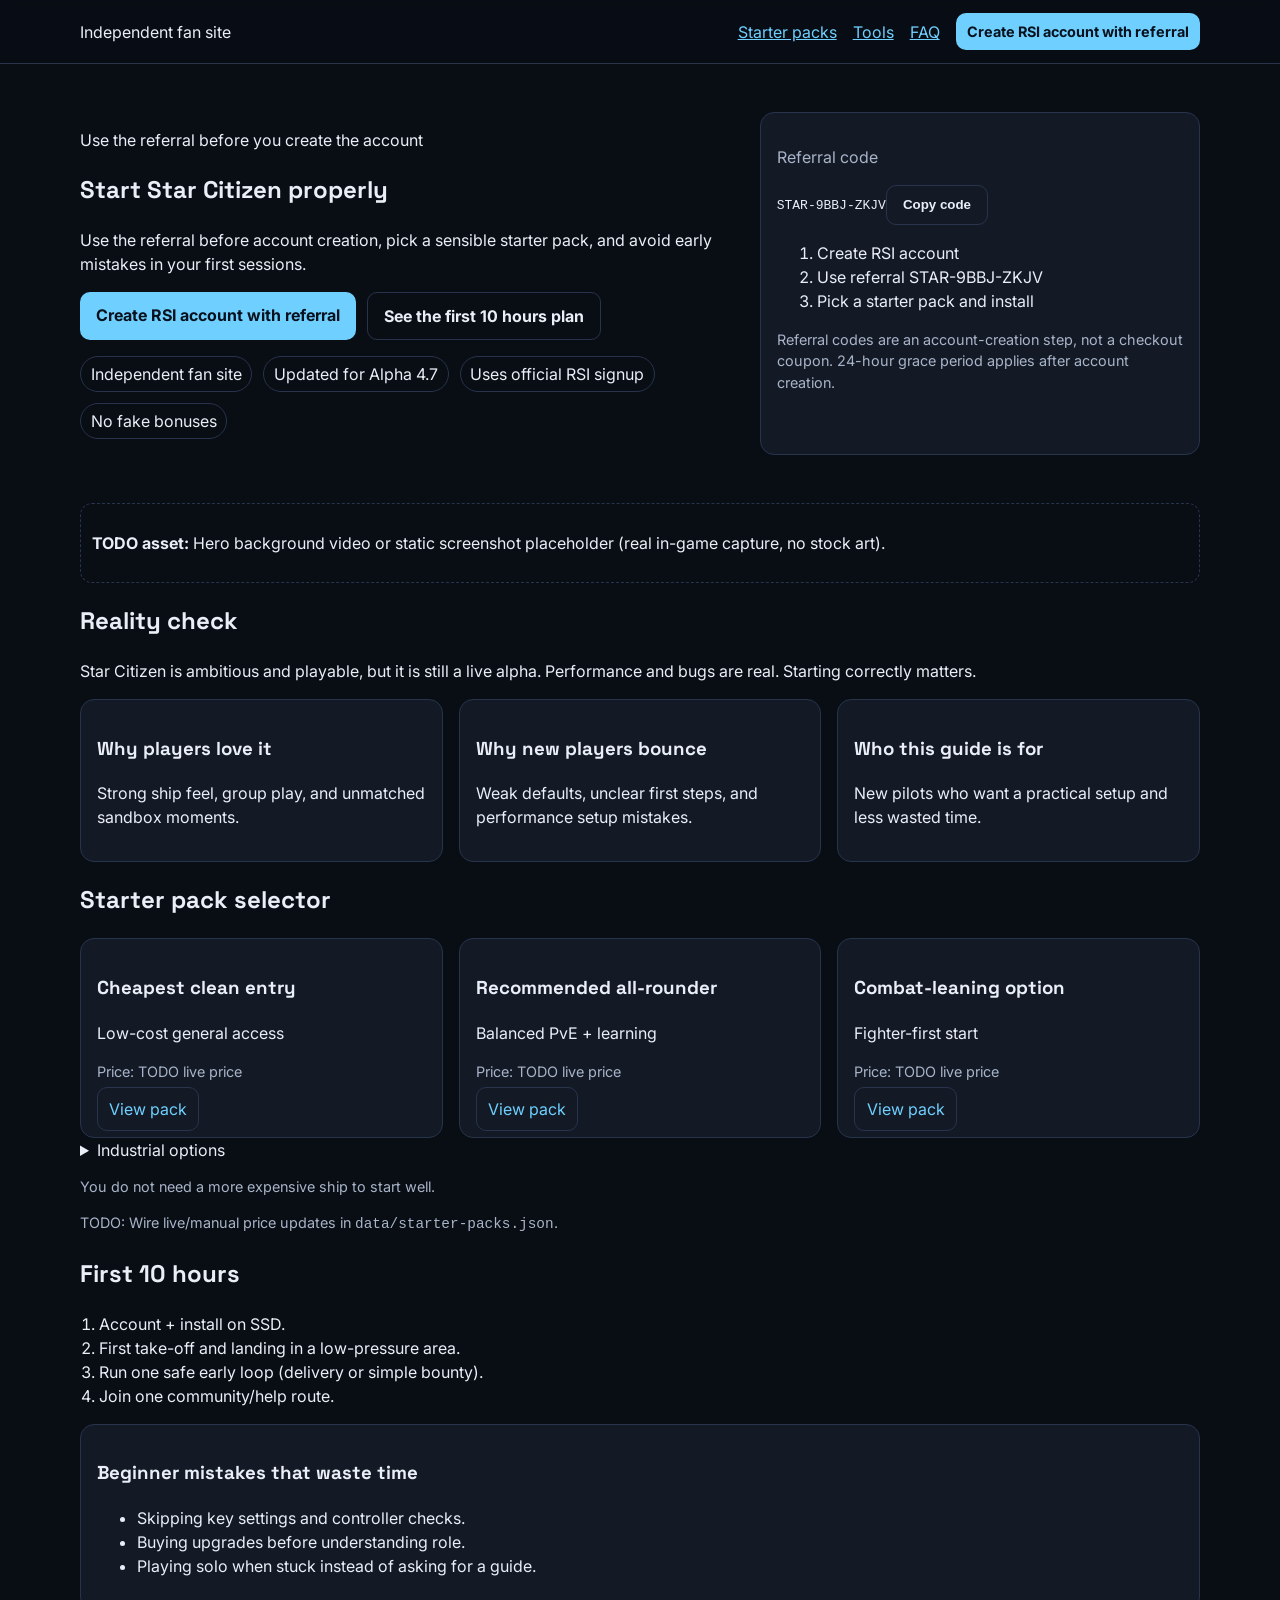
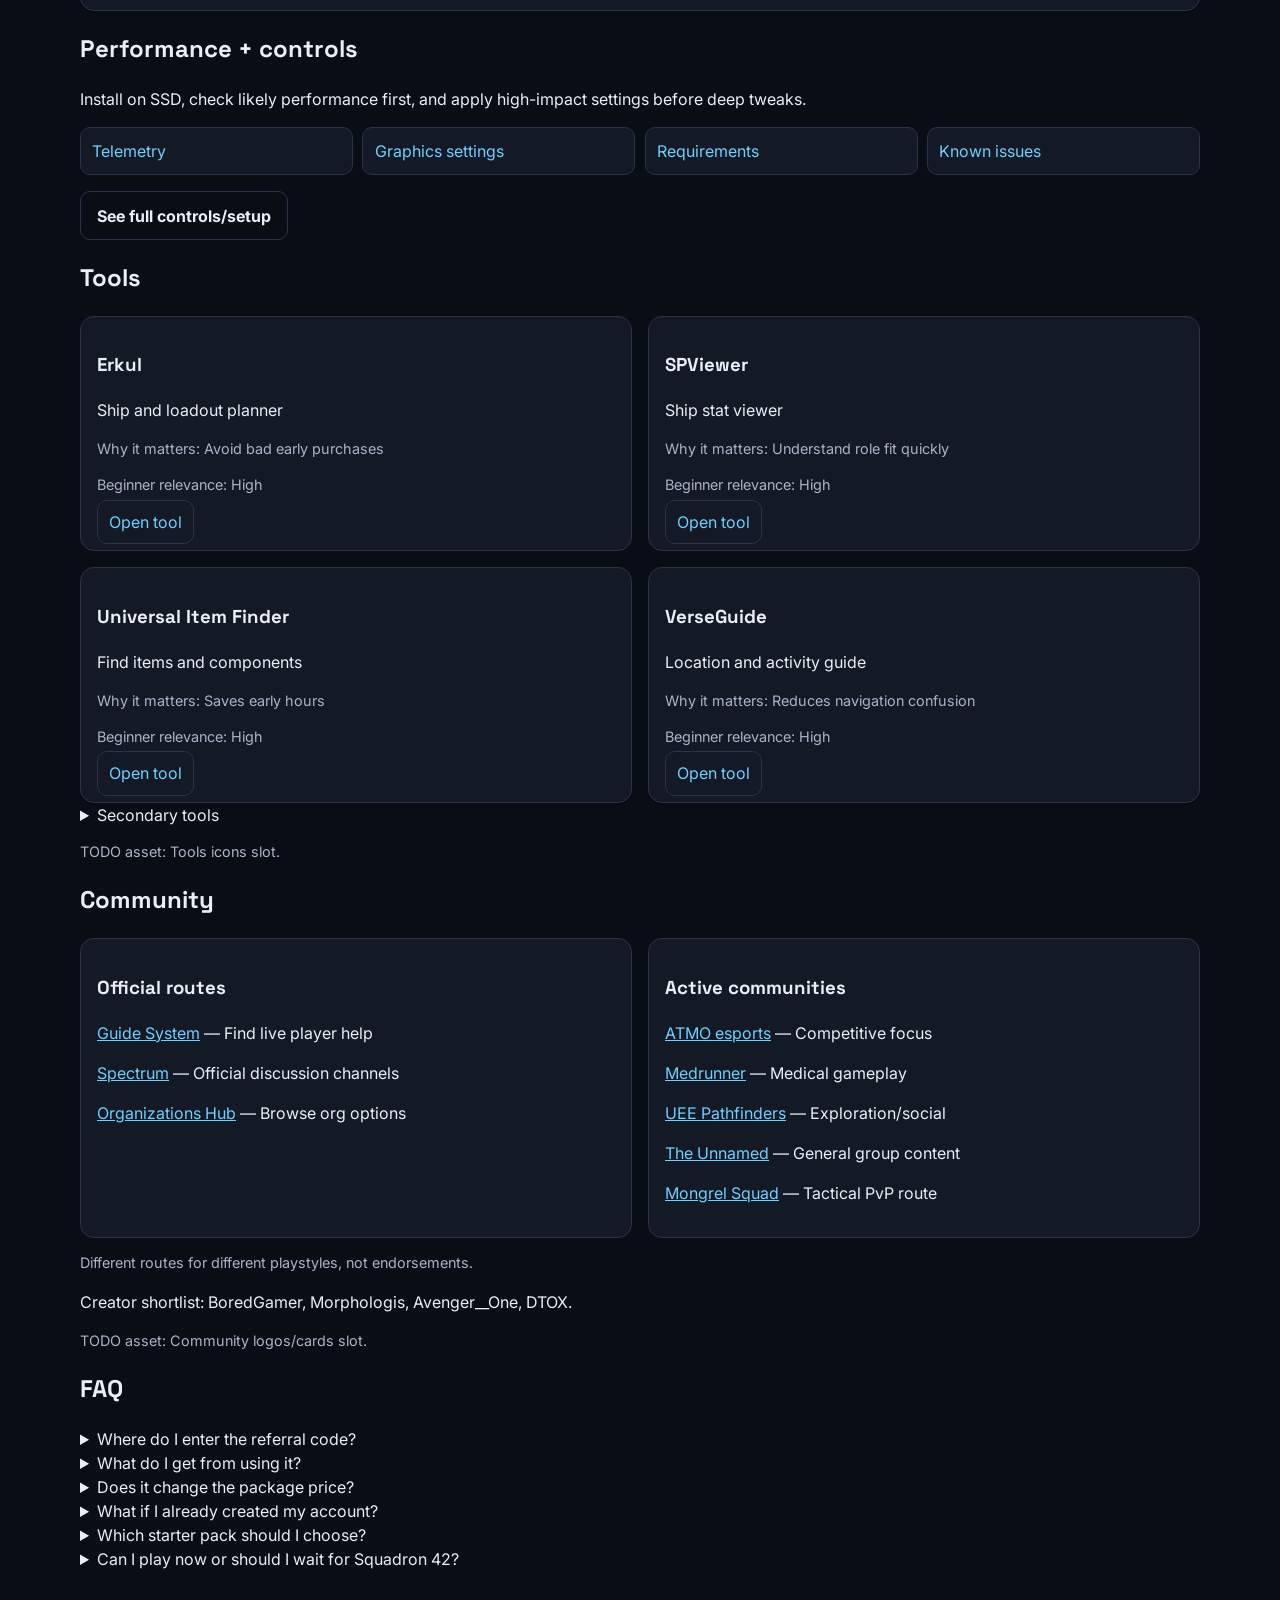
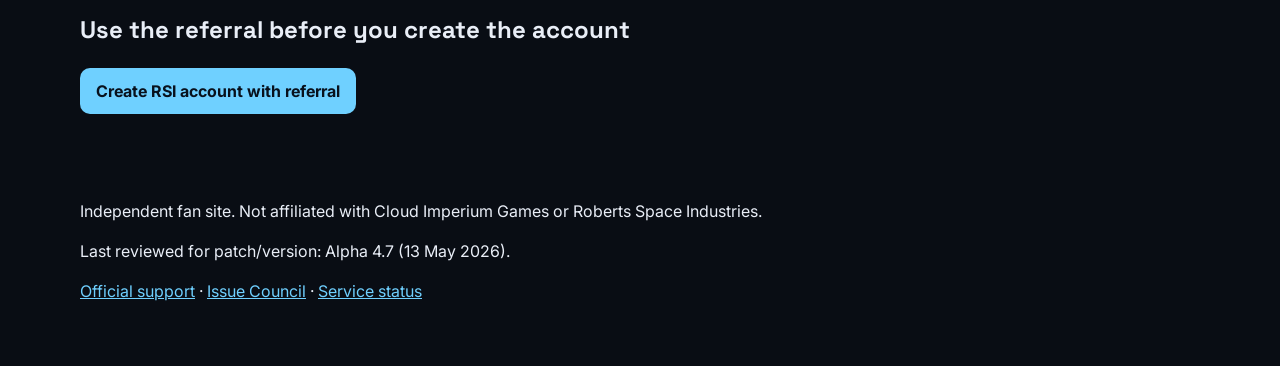
==== commit 0e9d0228: "Build production-ready Star Citizen beginner landing site scaffold" ====
--- a/index.html
+++ b/index.html
@@ -1,153 +1,41 @@
-<!DOCTYPE html>
-<html lang="en">
-  <head>
-    <!-- Google tag (gtag.js) -->
-    <script async src="https://www.googletagmanager.com/gtag/js?id=AW-18079961802"></script>
-    <script>
-      window.dataLayer = window.dataLayer || [];
-      function gtag(){dataLayer.push(arguments);}
-      gtag('js', new Date());
-
-      gtag('config', 'AW-18079961802');
-    </script>
-    <meta charset="UTF-8" />
-    <meta name="viewport" content="width=device-width, initial-scale=1.0" />
-    <title>spacecombat.gg | Star Citizen Referral Code + Quick Start PvP Front Page</title>
-    <meta
-      name="description"
-      content="Temporary premium front page for spacecombat.gg. Use the active Star Citizen referral code before account creation, pick a starter pack, and connect with PvP orgs and communities."
-    />
-    <meta property="og:title" content="spacecombat.gg Temporary Front Page" />
-    <meta
-      property="og:description"
-      content="Star Citizen referral code, beginner quick-start path, starter pack guidance, essential tools, and active PvP community links."
-    />
-    <meta property="og:type" content="website" />
-    <meta property="og:url" content="https://spacecombat.gg/" />
-    <meta property="og:site_name" content="spacecombat.gg" />
-    <link rel="stylesheet" href="style.css" />
-  </head>
-  <body>
-    <a class="skip-link" href="#main">Skip to main content</a>
-
-    <header class="topbar" aria-label="Temporary front page header">
-      <div class="container topbar__inner">
-        <div class="brand-block">
-          <p class="brand-block__site" data-site-name>spacecombat.gg</p>
-          <p class="brand-block__label" data-site-label>Full Star Citizen PvP guide under construction, coming soon.</p>
-        </div>
-
-        <div class="ref-chip" aria-label="Active referral code controls">
-          <span class="ref-chip__code" data-code-display>STAR-9BBJ-ZKJV</span>
-          <button class="btn btn--ghost" type="button" data-copy-btn>Copy Code</button>
-          <a class="btn btn--primary" data-referral-link href="#" target="_blank" rel="noopener noreferrer">Create RSI Account</a>
-        </div>
-      </div>
-    </header>
-
-    <main id="main">
-      <section class="section hero">
-        <div class="hero__texture" aria-hidden="true"></div>
-        <div class="container hero__grid">
-          <div class="hero__copy reveal">
-            <p class="eyebrow">Star Citizen beginner launch route</p>
-            <h1 data-hero-headline></h1>
-            <p class="hero__sub" data-hero-subheadline></p>
-            <div class="hero__actions">
-              <div class="code-copy-unit" aria-label="Referral code quick copy module">
-                <span class="code-copy-unit__code" data-code-display>STAR-9BBJ-ZKJV</span>
-                <button class="btn btn--ghost" type="button" data-copy-btn>Copy Code</button>
-              </div>
-              <a class="btn btn--primary" data-referral-link href="#" target="_blank" rel="noopener noreferrer">Create RSI Account</a>
-            </div>
-          </div>
-
-          <aside class="panel code-panel reveal" aria-label="Active access code panel">
-            <p class="code-panel__label">Active access code</p>
-            <div class="code-panel__frame">
-              <div class="scanline" aria-hidden="true"></div>
-              <p class="code-panel__status" data-code-status>Syncing access assignment...</p>
-              <p class="code-panel__value" data-code-display>STAR-9BBJ-ZKJV</p>
-              <p class="code-panel__foot">Code state: locked and ready for account creation</p>
-            </div>
-          </aside>
-        </div>
-      </section>
-
-      <section class="section" id="quick-start">
-        <div class="container reveal">
-          <h2>Quick Start, Do This First</h2>
-          <p class="support-text support-text--section" data-onboarding-intro></p>
-          <div class="grid grid--steps" data-onboarding-steps></div>
-        </div>
-      </section>
-
-      <section class="section" id="tools">
-        <div class="container reveal">
-          <h2>Tools & Recommended Websites</h2>
-          <p class="support-text support-text--section" data-tools-intro></p>
-          <div class="tools-layout">
-            <div class="grid grid--featured" data-sites-featured></div>
-            <div class="tool-category">
-              <h3>Economy & Progression</h3>
-              <div class="grid grid--tools" data-sites-economy></div>
-            </div>
-            <div class="tool-category">
-              <h3>Reference</h3>
-              <div class="grid grid--tools" data-sites-reference></div>
-            </div>
-          </div>
-        </div>
-      </section>
-
-      <section class="section" id="community">
-        <div class="container reveal">
-          <h2>Community</h2>
-          <p class="support-text support-text--section" data-community-intro></p>
-          <div class="grid grid--community" data-community-links></div>
-        </div>
-      </section>
-
-      <section class="section section--separated">
-        <div class="container reveal">
-          <h2>Why Star Citizen</h2>
-          <div class="grid grid--why" data-why-cards></div>
-        </div>
-      </section>
-
-      <section class="section" id="faq">
-        <div class="container narrow reveal">
-          <h2>FAQ</h2>
-          <div class="faq" data-faq></div>
-        </div>
-      </section>
-
-      <section class="section final-cta">
-        <div class="container narrow reveal">
-          <article class="panel content-card final-cta__card">
-            <p class="eyebrow">Final step</p>
-            <h2>Lock In Your Account Setup Before You Create It</h2>
-            <p class="final-cta__code" data-code-display>STAR-9BBJ-ZKJV</p>
-            <div class="hero__actions cta-group">
-              <button class="btn btn--ghost" type="button" data-copy-btn>Copy Code</button>
-              <a class="btn btn--primary" data-referral-link href="#" target="_blank" rel="noopener noreferrer">Create RSI Account</a>
-            </div>
-          </article>
-        </div>
-      </section>
-    </main>
-
-    <footer class="footer">
-      <div class="container footer__inner">
-        <div>
-          <p class="footer__site" data-site-name>spacecombat.gg</p>
-          <p class="footer__note">Temporary front page. Independent fan site.</p>
-          <p class="footer__note">Not affiliated with Cloud Imperium Games or Roberts Space Industries.</p>
-        </div>
-        <nav class="footer__links" data-footer-links aria-label="Footer links"></nav>
-      </div>
-    </footer>
-
-    <script src="script.js"></script>
-  </body>
-</html>
+<!doctype html>
+<html lang="en-GB">
+<head>
+  <meta charset="UTF-8" />
+  <meta name="viewport" content="width=device-width, initial-scale=1" />
+  <title>Start Star Citizen properly | Referral + New Player Quick Start</title>
+  <meta name="description" content="Practical Star Citizen beginner quick start: use referral code STAR-9BBJ-ZKJV before account creation, choose sensible starter packs, improve performance, and avoid common early mistakes." />
+  <meta name="keywords" content="Star Citizen referral code, STAR-9BBJ-ZKJV, Star Citizen beginner quick start, starter packs, Star Citizen performance" />
+  <meta property="og:type" content="website" />
+  <meta property="og:title" content="Start Star Citizen properly" />
+  <meta property="og:description" content="Use the referral before account creation, pick a sensible starter pack, and avoid common early mistakes." />
+  <meta property="og:url" content="https://example.com/" />
+  <meta property="og:image" content="assets/placeholders/og-cover.jpg" />
+  <meta name="twitter:card" content="summary_large_image" />
+  <meta name="twitter:title" content="Start Star Citizen properly" />
+  <meta name="twitter:description" content="Practical referral, starter pack, and first 10 hours guidance for new pilots." />
+  <link rel="preconnect" href="https://fonts.googleapis.com" />
+  <link rel="preconnect" href="https://fonts.gstatic.com" crossorigin />
+  <link href="https://fonts.googleapis.com/css2?family=Inter:wght@400;500;600;700&family=Space+Grotesk:wght@600;700&display=swap" rel="stylesheet" />
+  <link rel="stylesheet" href="styles.css" />
+</head>
+<body>
+<a class="skip-link" href="#main">Skip to content</a>
+<header class="header"><nav class="container nav"><a class="brand" href="/">Independent fan site</a><div class="nav-links"><a href="#starter-packs">Starter packs</a><a href="#tools">Tools</a><a href="#faq">FAQ</a><a class="btn btn-sm sticky-cta" data-event="hero_cta" href="https://robertsspaceindustries.com/enlist?referral=STAR-9BBJ-ZKJV" target="_blank" rel="noopener">Create RSI account with referral</a></div></nav></header>
+<main id="main">
+<section class="hero container" aria-label="Hero"><div><p class="kicker">Use the referral before you create the account</p><h1>Start Star Citizen properly</h1><p>Use the referral before account creation, pick a sensible starter pack, and avoid early mistakes in your first sessions.</p><div class="cta-row"><a class="btn" data-event="hero_cta" href="https://robertsspaceindustries.com/enlist?referral=STAR-9BBJ-ZKJV" target="_blank" rel="noopener">Create RSI account with referral</a><a class="btn btn-ghost" href="#first-10-hours">See the first 10 hours plan</a></div><ul class="trust-strip"><li>Independent fan site</li><li>Updated for Alpha 4.7</li><li>Uses official RSI signup</li><li>No fake bonuses</li></ul></div><aside class="card"><p class="muted">Referral code</p><code id="referralCode">STAR-9BBJ-ZKJV</code><button class="btn btn-ghost" id="copyReferral" data-event="referral_copied">Copy code</button><ol><li>Create RSI account</li><li>Use referral STAR-9BBJ-ZKJV</li><li>Pick a starter pack and install</li></ol><p class="small">Referral codes are an account-creation step, not a checkout coupon. 24-hour grace period applies after account creation.</p></aside></section>
+<section class="placeholder container"><p><strong>TODO asset:</strong> Hero background video or static screenshot placeholder (real in-game capture, no stock art).</p></section>
+<section class="container"><h2>Reality check</h2><p>Star Citizen is ambitious and playable, but it is still a live alpha. Performance and bugs are real. Starting correctly matters.</p><div class="grid3"><article class="card"><h3>Why players love it</h3><p>Strong ship feel, group play, and unmatched sandbox moments.</p></article><article class="card"><h3>Why new players bounce</h3><p>Weak defaults, unclear first steps, and performance setup mistakes.</p></article><article class="card"><h3>Who this guide is for</h3><p>New pilots who want a practical setup and less wasted time.</p></article></div></section>
+<section class="container" id="starter-packs"><h2>Starter pack selector</h2><div id="starterCards" class="grid3"></div><details><summary>Industrial options</summary><div id="industrialCards" class="grid3"></div></details><p class="small">You do not need a more expensive ship to start well.</p><p class="small">TODO: Wire live/manual price updates in <code>data/starter-packs.json</code>.</p></section>
+<section class="container" id="first-10-hours"><h2>First 10 hours</h2><ol class="steps"><li>Account + install on SSD.</li><li>First take-off and landing in a low-pressure area.</li><li>Run one safe early loop (delivery or simple bounty).</li><li>Join one community/help route.</li></ol><div class="card"><h3>Beginner mistakes that waste time</h3><ul><li>Skipping key settings and controller checks.</li><li>Buying upgrades before understanding role.</li><li>Playing solo when stuck instead of asking for a guide.</li></ul></div></section>
+<section class="container"><h2>Performance + controls</h2><p>Install on SSD, check likely performance first, and apply high-impact settings before deep tweaks.</p><div class="link-grid"><a href="/performance">Telemetry</a><a href="/performance">Graphics settings</a><a href="/performance">Requirements</a><a href="/performance">Known issues</a></div><p><a class="btn btn-ghost" href="/performance">See full controls/setup</a></p></section>
+<section class="container" id="tools"><h2>Tools</h2><div id="primaryTools" class="grid2"></div><details><summary>Secondary tools</summary><div id="secondaryTools" class="grid2"></div></details><p class="small">TODO asset: Tools icons slot.</p></section>
+<section class="container" id="community"><h2>Community</h2><div id="communityGroups" class="grid2"></div><p class="small">Different routes for different playstyles, not endorsements.</p><p>Creator shortlist: BoredGamer, Morphologis, Avenger__One, DTOX.</p><p class="small">TODO asset: Community logos/cards slot.</p></section>
+<section class="container" id="faq"><h2>FAQ</h2><div id="faqList"></div></section>
+<section class="container final"><h2>Use the referral before you create the account</h2><p><a class="btn" data-event="final_cta" href="https://robertsspaceindustries.com/enlist?referral=STAR-9BBJ-ZKJV" target="_blank" rel="noopener">Create RSI account with referral</a></p></section>
+</main>
+<footer class="container footer"><p>Independent fan site. Not affiliated with Cloud Imperium Games or Roberts Space Industries.</p><p>Last reviewed for patch/version: Alpha 4.7 (13 May 2026).</p><p><a href="https://support.robertsspaceindustries.com/" target="_blank" rel="noopener">Official support</a> · <a href="https://issue-council.robertsspaceindustries.com/" target="_blank" rel="noopener">Issue Council</a> · <a href="https://status.robertsspaceindustries.com/" target="_blank" rel="noopener">Service status</a></p></footer>
+<div id="toast" role="status" aria-live="polite"></div>
+<script type="application/ld+json" id="faqSchema"></script>
+<script src="app.js" defer></script>
+</body></html>
--- a/styles.css
+++ b/styles.css
@@ -0,0 +1,2 @@
+:root{--bg:#090d14;--panel:#131a26;--text:#e9eef7;--muted:#a8b4c8;--line:#27344c;--accent:#6fd0ff}*{box-sizing:border-box}html{scroll-behavior:smooth}body{margin:0;font-family:Inter,sans-serif;line-height:1.5;background:var(--bg);color:var(--text)}h1,h2,h3{font-family:"Space Grotesk",sans-serif}a{color:var(--accent)}.container{width:min(1120px,92%);margin:auto}.header{position:sticky;top:0;background:rgba(9,13,20,.9);backdrop-filter:blur(8px);border-bottom:1px solid var(--line)}.nav{display:flex;justify-content:space-between;align-items:center;padding:.8rem 0;gap:1rem}.nav-links{display:flex;gap:1rem;align-items:center;flex-wrap:wrap}.brand{text-decoration:none;color:var(--text)}.hero{display:grid;grid-template-columns:1.5fr 1fr;gap:1.2rem;padding:3rem 0}.card{background:var(--panel);border:1px solid var(--line);border-radius:14px;padding:1rem}.btn{display:inline-block;background:var(--accent);color:#08111d;padding:.7rem 1rem;border-radius:10px;text-decoration:none;font-weight:700;border:none;cursor:pointer}.btn-ghost{background:transparent;color:var(--text);border:1px solid var(--line)}.btn-sm{padding:.5rem .7rem;font-size:.9rem}.cta-row{display:flex;gap:.7rem;flex-wrap:wrap}.trust-strip{display:flex;gap:.7rem;flex-wrap:wrap;padding:0;list-style:none}.trust-strip li{padding:.3rem .6rem;border:1px solid var(--line);border-radius:999px}.grid3{display:grid;grid-template-columns:repeat(3,1fr);gap:1rem}.grid2{display:grid;grid-template-columns:repeat(2,1fr);gap:1rem}.steps{padding-left:1.2rem}.link-grid{display:grid;grid-template-columns:repeat(4,1fr);gap:.6rem}.link-grid a,.tool-link{background:var(--panel);border:1px solid var(--line);padding:.7rem;border-radius:10px;text-decoration:none}.muted,.small{color:var(--muted)}.small{font-size:.9rem}.placeholder{border:1px dashed var(--line);border-radius:12px;padding:.7rem;margin-bottom:1rem}#toast{position:fixed;bottom:1rem;right:1rem;background:#172235;padding:.6rem .8rem;border-radius:8px;opacity:0;transform:translateY(12px);transition:.2s}#toast.show{opacity:1;transform:translateY(0)}.skip-link{position:absolute;left:-9999px}.skip-link:focus{left:1rem;top:1rem;background:#fff;color:#000;padding:.4rem}.footer{padding:2rem 0 3rem}.final{padding:1.3rem 0}
+@media (max-width:900px){.hero,.grid3,.grid2,.link-grid{grid-template-columns:1fr}.sticky-cta{width:100%;text-align:center}}
